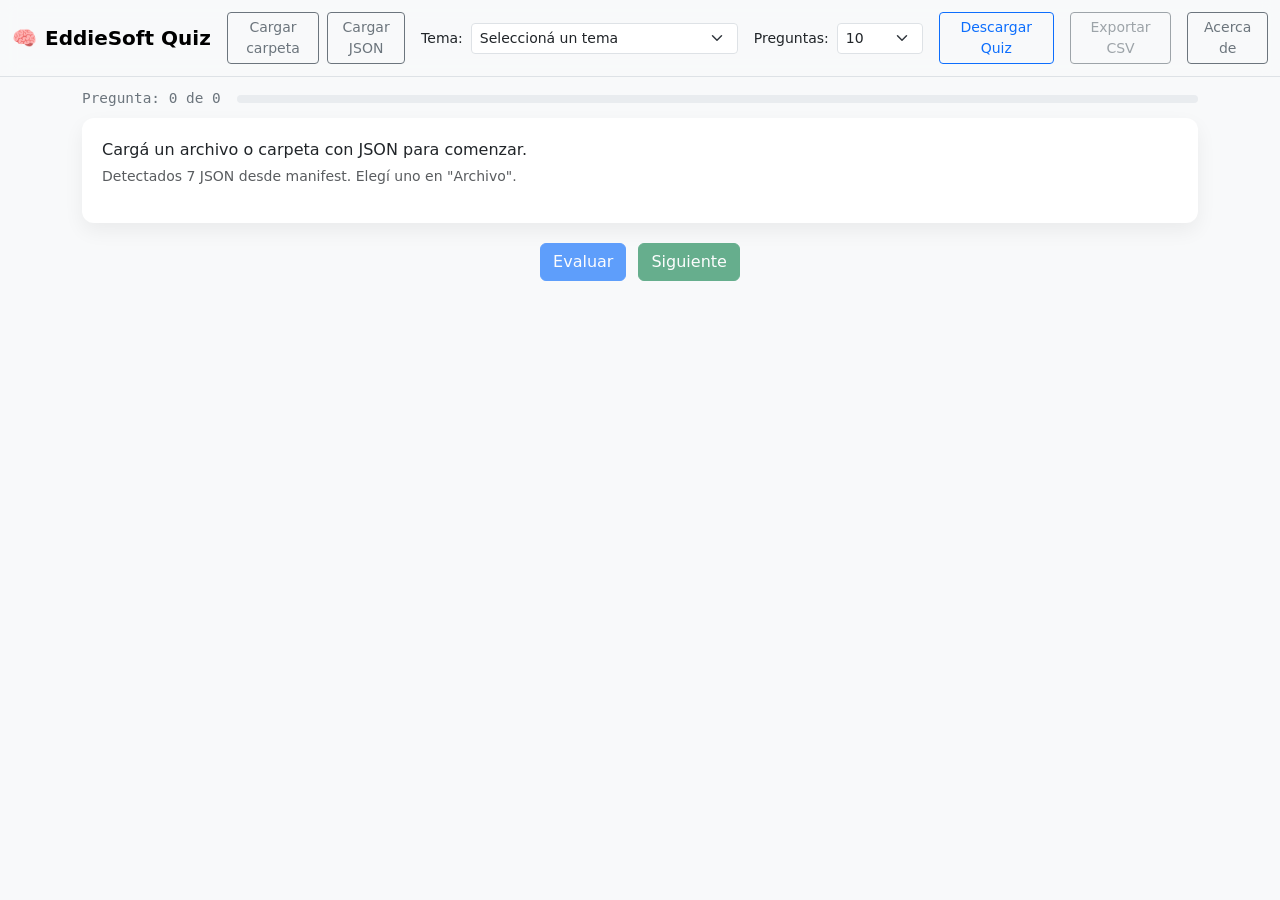
==== index.html @ 621145bb "Update index.html" ====
<!DOCTYPE html>
<html lang="es" data-theme="light">
<head>
  <meta charset="UTF-8" />
  <meta name="viewport" content="width=device-width, initial-scale=1.0"/>
  <title>Quiz de Preguntas</title>
  <!-- Bootstrap -->
  <link href="https://cdn.jsdelivr.net/npm/bootstrap@5.3.3/dist/css/bootstrap.min.css" rel="stylesheet">
  <!-- Estilos propios -->
  <link href="./styles.css" rel="stylesheet">
</head>
<body>
  <!-- NAVBAR -->
  <nav class="navbar navbar-expand-lg navbar-light navbar-blur fixed-top border-bottom">
    <div class="container-fluid">
      <a class="navbar-brand fw-semibold" href="#"><span class="me-2">🧠</span>EddieSoft Quiz</a>
      <button class="navbar-toggler" type="button" data-bs-toggle="collapse" data-bs-target="#navMain">
        <span class="navbar-toggler-icon"></span>
      </button>

      <div class="collapse navbar-collapse" id="navMain">
        <ul class="navbar-nav me-auto mb-2 mb-lg-0 align-items-lg-center">

          <li class="nav-item my-1 me-lg-2">
            <button class="btn btn-sm btn-outline-secondary" id="btnCargarCarpeta">Cargar carpeta</button>
          </li>

          <li class="nav-item my-1 me-lg-3">
            <button class="btn btn-sm btn-outline-secondary" id="btnCargar">Cargar JSON</button>
          </li>

          <!-- Tema + Preguntas en una sola línea -->
          <li class="nav-item d-flex align-items-center my-1 me-lg-3">
            <label for="selectArchivo" class="form-label small mb-0 me-2">Tema:</label>
            <select id="selectArchivo" class="form-select form-select-sm w-auto" disabled>
              <option value="" selected disabled>Seleccioná un tema</option>
            </select>

            <label for="selectPreguntas" class="form-label small mb-0 ms-3 me-2">Preguntas:</label>
            <select id="selectPreguntas" class="form-select form-select-sm w-auto">
              <option value="10" selected>10</option>
              <option value="20">20</option>
              <option value="50">50</option>
              <option value="100">100</option>
              <option value="all">Todas</option>
            </select>
          </li>
        </ul>

        <div class="d-flex align-items-center gap-3">
          <button class="btn btn-sm btn-outline-primary" id="btnDescargar" data-bs-toggle="modal" data-bs-target="#modalDescargas">Descargar Quiz</button>
          <button class="btn btn-sm btn-outline-secondary" id="btnExportar" disabled>Exportar CSV</button>
          <button class="btn btn-sm btn-outline-secondary" data-bs-toggle="modal" data-bs-target="#modalAcerca">Acerca de</button>
        </div>
      </div>
    </div>
  </nav>

  <div class="container mt-3">
    <div class="d-flex align-items-center justify-content-between mb-2">
      <div class="counter" id="contador">Pregunta: 0 de 0</div>
      <div class="flex-grow-1 ms-3">
        <div class="progress"><div class="progress-bar" id="barraProgreso" style="width: 0%"></div></div>
      </div>
    </div>

    <!-- Cuadro de preguntas -->
    <div id="contenido" class="question-box">
      <div>
        <p class="mb-1">Cargá un archivo o carpeta con JSON para comenzar.</p>
        <p class="text-muted small" id="autoMsg"></p>
      </div>
    </div>

    <!-- Botones centrados -->
    <div class="btn-group-bottom">
      <button class="btn btn-primary" id="btnEvaluar" disabled>Evaluar</button>
      <button class="btn btn-success" id="btnSiguiente" disabled>Siguiente</button>
    </div>

    <!-- Sección de revisión -->
    <div id="seccionRevision" class="mt-3 d-none"></div>
  </div>

  <!-- Modal Descargas -->
  <div class="modal fade" id="modalDescargas" tabindex="-1" aria-labelledby="modalDescargasLabel" aria-hidden="true">
    <div class="modal-dialog modal-dialog-centered">
      <div class="modal-content">
        <div class="modal-header">
          <h5 id="modalDescargasLabel" class="modal-title">Descargar archivos de Quiz</h5>
          <button type="button" class="btn-close" data-bs-dismiss="modal" aria-label="Cerrar"></button>
        </div>
        <div class="modal-body">
          <p class="text-muted small">Marcá los archivos JSON en <code>Downloades/</code> que querés descargar.</p>
          <div class="form-check mb-2">
            <input class="form-check-input" type="checkbox" id="chkTodos">
            <label class="form-check-label" for="chkTodos">Seleccionar todos</label>
          </div>
          <div id="listaDescargas">
            <div class="text-center text-muted py-3" id="estadoDescargas">Buscando archivos...</div>
          </div>
        </div>
        <div class="modal-footer d-block">
          <div class="d-flex justify-content-center">
            <button class="btn btn-primary" id="btnDescargarSeleccion" disabled>Descargar seleccionados</button>
          </div>
        </div>
      </div>
    </div>
  </div>

  <!-- Modal Acerca de -->
  <div class="modal fade" id="modalAcerca" tabindex="-1">
    <div class="modal-dialog modal-dialog-centered">
      <div class="modal-content">
        <div class="modal-header"><h5 class="modal-title">Acerca de</h5><button type="button" class="btn-close" data-bs-dismiss="modal"></button></div>
        <div class="modal-body text-center">
          <p class="mb-1"><strong>EddieSoft</strong></p>
          <p class="mb-1">Quiz de Preguntas</p>
          <p class="mb-0">© <span id="anioAcerca">2025</span>. Todos los derechos reservados.</p>
        </div>
        <div class="modal-footer justify-content-center">
          <button class="btn btn-secondary" data-bs-dismiss="modal">Cerrar</button>
        </div>
      </div>
    </div>
  </div>

  <!-- JS -->
  <script src="https://cdn.jsdelivr.net/npm/bootstrap@5.3.3/dist/js/bootstrap.bundle.min.js"></script>
  <script src="./app.js"></script>
</body>
</html>
---- styles.css ----
:root { color-scheme: light dark; }
[data-theme="dark"] body { background-color: #0f1115; color: #e9ecef; }
body { background-color: #f8f9fa; padding-top: 72px; }

/* Navbar */
.navbar-blur {
  backdrop-filter: saturate(180%) blur(8px);
  background: rgba(248,249,250,.85);
}
[data-theme="dark"] .navbar-blur { background: rgba(23,26,33,.75); }

/* Caja de pregunta */
.question-box {
  background: white;
  border-radius: 12px;
  padding: 20px;
  box-shadow: 0 8px 20px rgba(0,0,0,0.06);
}
[data-theme="dark"] .question-box {
  background: #171a21;
  box-shadow: none;
}

/* Opciones */
.response-item { margin-bottom: 10px; }
.form-check-input { transform: scale(1.1); margin-top: .55em; }
.form-check-label { display: block; padding: 8px 12px; border-radius: .5rem; }
.form-check-input:checked + .form-check-label { background: rgba(13,110,253,.08); }
[data-theme="dark"] .form-check-input:checked + .form-check-label { background: rgba(13,110,253,.15); }

/* Feedback ✓ ✗ */
.feedback { margin-left: 10px; font-weight: bold; }

/* Contador y progreso */
.counter { font-family: ui-monospace, Menlo, Consolas, monospace; font-size: .9rem; color: #6c757d; }
[data-theme="dark"] .counter { color: #adb5bd; }
.progress { height: 8px; }

/* Botones (centrados solo estos) */
.btn-group-bottom { display: flex; justify-content: center; gap: 12px; margin-top: 20px; }

/* Responsive */
@media (max-width: 576px) {
  .question-box { padding: 16px; }
  .btn-group-bottom { flex-direction: column; }
  .btn-group-bottom .btn { width: 100%; }
  .navbar-brand { font-size: 1rem; }
  .form-check-input { transform: scale(1.2); }
  .form-check-label { padding: 10px 14px; }
}

/* Mejor espaciado de la navbar en móviles */
@media (max-width: 991.98px) {
  .navbar-nav .nav-item { width: 100%; margin-right: 0 !important; margin-bottom: .5rem; }
  .navbar-nav .btn, .navbar-nav .form-select { width: 100%; }
}
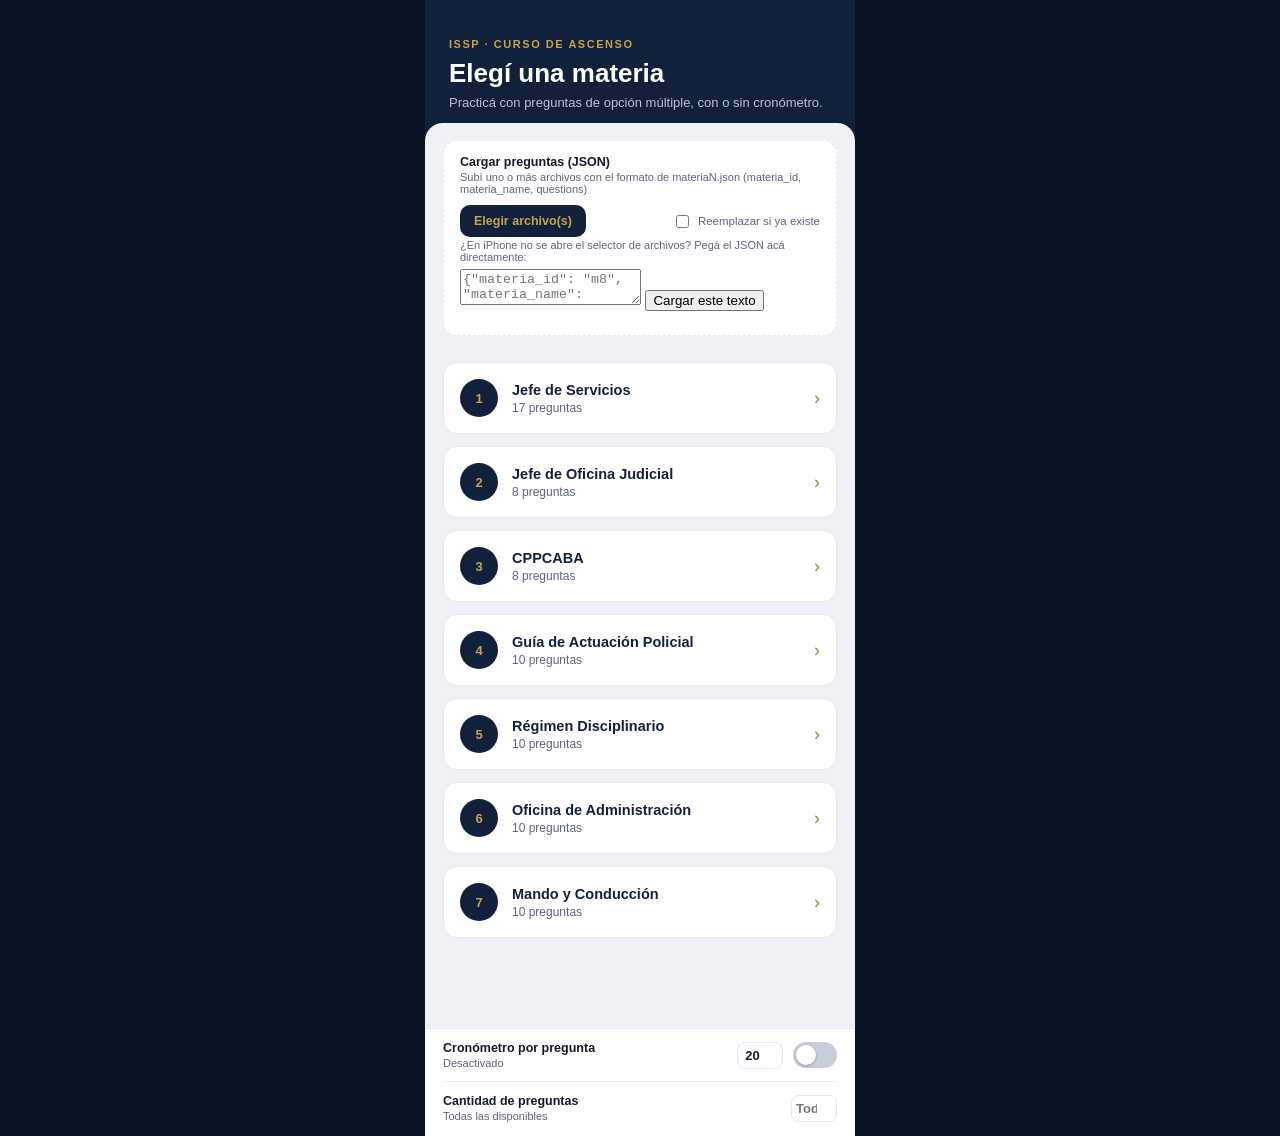
==== commit dc01b411: "Add files via upload" ====
--- a/index.html
+++ b/index.html
@@ -1,133 +1,653 @@
-<!DOCTYPE html>
-<html lang="es" data-theme="light">
-<head>
-  <meta charset="UTF-8" />
-  <meta name="viewport" content="width=device-width, initial-scale=1.0"/>
-  <title>Quiz de Preguntas</title>
-  <!-- Bootstrap -->
-  <link href="https://cdn.jsdelivr.net/npm/bootstrap@5.3.3/dist/css/bootstrap.min.css" rel="stylesheet">
-  <!-- Estilos propios -->
-  <link href="./styles.css" rel="stylesheet">
-</head>
-<body>
-  <!-- NAVBAR -->
-  <nav class="navbar navbar-expand-lg navbar-light navbar-blur fixed-top border-bottom">
-    <div class="container-fluid">
-      <a class="navbar-brand fw-semibold" href="#"><span class="me-2">🧠</span>EddieSoft Quiz</a>
-      <button class="navbar-toggler" type="button" data-bs-toggle="collapse" data-bs-target="#navMain">
-        <span class="navbar-toggler-icon"></span>
-      </button>
-
-      <div class="collapse navbar-collapse" id="navMain">
-        <ul class="navbar-nav me-auto mb-2 mb-lg-0 align-items-lg-center">
-
-          <li class="nav-item my-1 me-lg-2">
-            <button class="btn btn-sm btn-outline-secondary" id="btnCargarCarpeta">Cargar carpeta</button>
-          </li>
-
-          <li class="nav-item my-1 me-lg-3">
-            <button class="btn btn-sm btn-outline-secondary" id="btnCargar">Cargar JSON</button>
-          </li>
-
-          <!-- Tema + Preguntas en una sola línea -->
-          <li class="nav-item d-flex align-items-center my-1 me-lg-3">
-            <label for="selectArchivo" class="form-label small mb-0 me-2">Tema:</label>
-            <select id="selectArchivo" class="form-select form-select-sm w-auto" disabled>
-              <option value="" selected disabled>Seleccioná un tema</option>
-            </select>
-
-            <label for="selectPreguntas" class="form-label small mb-0 ms-3 me-2">Preguntas:</label>
-            <select id="selectPreguntas" class="form-select form-select-sm w-auto">
-              <option value="10" selected>10</option>
-              <option value="20">20</option>
-              <option value="50">50</option>
-              <option value="100">100</option>
-              <option value="all">Todas</option>
-            </select>
-          </li>
-        </ul>
-
-        <div class="d-flex align-items-center gap-3">
-          <button class="btn btn-sm btn-outline-primary" id="btnDescargar" data-bs-toggle="modal" data-bs-target="#modalDescargas">Descargar Quiz</button>
-          <button class="btn btn-sm btn-outline-secondary" id="btnExportar" disabled>Exportar CSV</button>
-          <button class="btn btn-sm btn-outline-secondary" data-bs-toggle="modal" data-bs-target="#modalAcerca">Acerca de</button>
-        </div>
-      </div>
-    </div>
-  </nav>
-
-  <div class="container mt-3">
-    <div class="d-flex align-items-center justify-content-between mb-2">
-      <div class="counter" id="contador">Pregunta: 0 de 0</div>
-      <div class="flex-grow-1 ms-3">
-        <div class="progress"><div class="progress-bar" id="barraProgreso" style="width: 0%"></div></div>
-      </div>
-    </div>
-
-    <!-- Cuadro de preguntas -->
-    <div id="contenido" class="question-box">
-      <div>
-        <p class="mb-1">Cargá un archivo o carpeta con JSON para comenzar.</p>
-        <p class="text-muted small" id="autoMsg"></p>
-      </div>
-    </div>
-
-    <!-- Botones centrados -->
-    <div class="btn-group-bottom">
-      <button class="btn btn-primary" id="btnEvaluar" disabled>Evaluar</button>
-      <button class="btn btn-success" id="btnSiguiente" disabled>Siguiente</button>
-    </div>
-
-    <!-- Sección de revisión -->
-    <div id="seccionRevision" class="mt-3 d-none"></div>
-  </div>
-
-  <!-- Modal Descargas -->
-  <div class="modal fade" id="modalDescargas" tabindex="-1" aria-labelledby="modalDescargasLabel" aria-hidden="true">
-    <div class="modal-dialog modal-dialog-centered">
-      <div class="modal-content">
-        <div class="modal-header">
-          <h5 id="modalDescargasLabel" class="modal-title">Descargar archivos de Quiz</h5>
-          <button type="button" class="btn-close" data-bs-dismiss="modal" aria-label="Cerrar"></button>
-        </div>
-        <div class="modal-body">
-          <p class="text-muted small">Marcá los archivos JSON en <code>Downloades/</code> que querés descargar.</p>
-          <div class="form-check mb-2">
-            <input class="form-check-input" type="checkbox" id="chkTodos">
-            <label class="form-check-label" for="chkTodos">Seleccionar todos</label>
-          </div>
-          <div id="listaDescargas">
-            <div class="text-center text-muted py-3" id="estadoDescargas">Buscando archivos...</div>
-          </div>
-        </div>
-        <div class="modal-footer d-block">
-          <div class="d-flex justify-content-center">
-            <button class="btn btn-primary" id="btnDescargarSeleccion" disabled>Descargar seleccionados</button>
-          </div>
-        </div>
-      </div>
-    </div>
-  </div>
-
-  <!-- Modal Acerca de -->
-  <div class="modal fade" id="modalAcerca" tabindex="-1">
-    <div class="modal-dialog modal-dialog-centered">
-      <div class="modal-content">
-        <div class="modal-header"><h5 class="modal-title">Acerca de</h5><button type="button" class="btn-close" data-bs-dismiss="modal"></button></div>
-        <div class="modal-body text-center">
-          <p class="mb-1"><strong>EddieSoft</strong></p>
-          <p class="mb-1">Quiz de Preguntas</p>
-          <p class="mb-0">© <span id="anioAcerca">2025</span>. Todos los derechos reservados.</p>
-        </div>
-        <div class="modal-footer justify-content-center">
-          <button class="btn btn-secondary" data-bs-dismiss="modal">Cerrar</button>
-        </div>
-      </div>
-    </div>
-  </div>
-
-  <!-- JS -->
-  <script src="https://cdn.jsdelivr.net/npm/bootstrap@5.3.3/dist/js/bootstrap.bundle.min.js"></script>
-  <script src="./app.js"></script>
-</body>
-</html>
+<!DOCTYPE html>
+<html lang="es">
+<head>
+<meta charset="UTF-8">
+<meta name="viewport" content="width=device-width, initial-scale=1.0">
+<title>Curso de Ascenso &mdash; Quiz</title>
+<style>
+  :root {
+    --navy: #12213B;
+    --navy-2: #1C3357;
+    --steel: #2E4A72;
+    --gold: #C9A24B;
+    --gold-dim: #9C7F38;
+    --bg: #EEF1F6;
+    --card: #FFFFFF;
+    --ink: #141B28;
+    --ink-dim: #5B6577;
+    --ok: #2E7D4F;
+    --ok-bg: #E6F4EA;
+    --bad: #B3412C;
+    --bad-bg: #FBE9E4;
+    --border: #E3E7EE;
+    --white: #FFFFFF;
+  }
+  * { box-sizing: border-box; }
+  html, body {
+    margin: 0; padding: 0; height: 100%;
+    font-family: -apple-system, BlinkMacSystemFont, "Segoe UI", Roboto, Helvetica, Arial, sans-serif;
+    background: #0B1424;
+    color: var(--ink);
+  }
+  #phone {
+    max-width: 430px;
+    margin: 0 auto;
+    min-height: 100vh;
+    background: var(--bg);
+    position: relative;
+    overflow: hidden;
+    display: flex;
+    flex-direction: column;
+  }
+  .screen { display: none; flex-direction: column; flex: 1; min-height: 100vh; }
+  .screen.active { display: flex; }
+
+  /* ---------- HOME ---------- */
+  #screen-home { background: var(--bg); }
+  .home-hero {
+    background: var(--navy);
+    padding: 38px 24px 30px;
+    color: var(--white);
+    position: relative;
+  }
+  .home-hero::after {
+    content: "";
+    position: absolute; left: 0; right: 0; bottom: -1px; height: 18px;
+    background: var(--bg);
+    border-radius: 18px 18px 0 0;
+  }
+  .home-eyebrow {
+    color: var(--gold);
+    font-size: 11px; font-weight: 700; letter-spacing: .14em;
+    text-transform: uppercase; margin: 0 0 8px;
+  }
+  .home-title { font-size: 26px; font-weight: 700; margin: 0 0 6px; line-height: 1.2; }
+  .home-sub { font-size: 13px; color: #B9C2D6; margin: 0; }
+
+  .upload-box {
+    margin: 0 18px 4px;
+    background: var(--card);
+    border: 1.5px dashed var(--border);
+    border-radius: 14px;
+    padding: 14px 16px;
+  }
+  .upload-row {
+    display: flex; align-items: center; justify-content: space-between;
+    gap: 10px; margin-top: 10px; flex-wrap: wrap;
+  }
+  .upload-btn {
+    background: var(--navy); color: var(--gold);
+    font-size: 12.5px; font-weight: 700;
+    padding: 9px 14px; border-radius: 10px; cursor: pointer;
+    position: relative; overflow: hidden;
+  }
+  .upload-btn input[type="file"] {
+    position: absolute; inset: 0; opacity: 0; cursor: pointer;
+  }
+  .upload-check {
+    font-size: 11.5px; color: var(--ink-dim); display: flex; align-items: center; gap: 6px;
+  }
+  #upload-feedback {
+    margin-top: 10px; display: flex; flex-direction: column; gap: 4px;
+  }
+  .upload-msg {
+    font-size: 11.5px; padding: 7px 9px; border-radius: 8px;
+    background: var(--ok-bg); color: var(--ok);
+  }
+  .upload-msg.error { background: var(--bad-bg); color: var(--bad); }
+
+  .materias-list {
+    padding: 22px 18px 90px;
+    display: flex; flex-direction: column; gap: 12px;
+    flex: 1;
+  }
+  .materia-card {
+    background: var(--card);
+    border: 1px solid var(--border);
+    border-radius: 14px;
+    padding: 16px 16px;
+    display: flex; align-items: center; gap: 14px;
+    cursor: pointer;
+    transition: transform .12s ease, box-shadow .12s ease;
+  }
+  .materia-card:active { transform: scale(0.98); }
+  .materia-card:hover { box-shadow: 0 4px 14px rgba(18,33,59,0.08); }
+  .materia-num {
+    width: 38px; height: 38px; border-radius: 50%;
+    background: var(--navy); color: var(--gold);
+    display: flex; align-items: center; justify-content: center;
+    font-weight: 700; font-size: 13px; flex-shrink: 0;
+  }
+  .materia-info { flex: 1; min-width: 0; }
+  .materia-name { font-size: 14.5px; font-weight: 600; color: var(--navy); margin: 0 0 3px; }
+  .materia-count { font-size: 12px; color: var(--ink-dim); margin: 0; }
+  .materia-arrow { color: var(--gold-dim); font-size: 18px; }
+
+  .settings-bar {
+    position: sticky; bottom: 0;
+    background: var(--card);
+    border-top: 1px solid var(--border);
+    padding: 12px 18px 14px;
+    display: flex; flex-direction: column; gap: 12px;
+  }
+  .settings-row {
+    display: flex; align-items: center; justify-content: space-between;
+    gap: 10px;
+  }
+  .settings-row + .settings-row {
+    padding-top: 12px; border-top: 1px solid var(--border);
+  }
+  .settings-label { font-size: 12.5px; color: var(--ink); font-weight: 600; }
+  .settings-sub { font-size: 11px; color: var(--ink-dim); margin-top: 2px; }
+  .switch {
+    position: relative; width: 44px; height: 26px; flex-shrink: 0;
+  }
+  .switch input { opacity: 0; width: 0; height: 0; }
+  .switch-track {
+    position: absolute; inset: 0; background: #C7CEDA;
+    border-radius: 14px; cursor: pointer; transition: background .15s;
+  }
+  .switch-track::before {
+    content: ""; position: absolute; width: 20px; height: 20px;
+    left: 3px; top: 3px; background: white; border-radius: 50%;
+    transition: transform .15s;
+    box-shadow: 0 1px 3px rgba(0,0,0,0.25);
+  }
+  .switch input:checked + .switch-track { background: var(--gold); }
+  .switch input:checked + .switch-track::before { transform: translateX(18px); }
+  .seconds-input {
+    width: 46px; text-align: center; border: 1px solid var(--border);
+    border-radius: 8px; padding: 5px 4px; font-size: 13px; font-weight: 600;
+    color: var(--navy);
+  }
+
+  /* ---------- QUIZ ---------- */
+  #screen-quiz { background: var(--bg); position: relative; }
+  .quiz-header { padding: 28px 20px 14px; }
+  .quiz-titles { margin-bottom: 14px; }
+  .quiz-materia-title {
+    font-size: 20px; font-weight: 700; color: var(--navy);
+    white-space: nowrap; overflow: hidden; text-overflow: ellipsis;
+    margin: 0;
+  }
+  .quiz-status { font-size: 13px; font-weight: 700; color: var(--gold-dim); margin: 4px 0 0; }
+  .progress-track {
+    height: 10px; background: var(--border); border-radius: 5px; overflow: hidden;
+  }
+  .progress-fill { height: 100%; width: 0%; background: var(--gold); transition: width .25s ease; }
+
+  .quiz-body {
+    flex: 1; overflow-y: auto; padding: 0 18px 110px;
+  }
+  .question-card {
+    background: var(--card); border: 1.5px solid var(--border); border-radius: 14px;
+    padding: 18px; margin-bottom: 18px;
+  }
+  .question-label {
+    font-size: 11px; font-weight: 700; letter-spacing: .08em; color: var(--gold-dim);
+    text-transform: uppercase; margin: 0 0 6px;
+  }
+  .question-text { font-size: 15.5px; line-height: 1.5; color: var(--ink); margin: 0; }
+
+  .answers { display: flex; flex-direction: column; gap: 10px; }
+  .answer-option {
+    background: var(--card); border: 1.5px solid var(--border); border-radius: 12px;
+    padding: 13px 14px; display: flex; align-items: center; gap: 12px;
+    font-size: 13.5px; color: var(--ink); cursor: pointer;
+    transition: border-color .12s, background .12s;
+  }
+  .answer-option:hover { border-color: var(--gold-dim); }
+  .answer-option .letter {
+    width: 24px; height: 24px; border-radius: 50%; background: var(--bg);
+    color: var(--navy); font-size: 12px; font-weight: 700;
+    display: flex; align-items: center; justify-content: center; flex-shrink: 0;
+  }
+  .answer-option.selected { border-color: var(--gold); background: #FBF6EA; }
+  .answer-option.selected .letter { background: var(--gold); color: var(--white); }
+  .answer-option.correct { border-color: var(--ok); background: var(--ok-bg); }
+  .answer-option.correct .letter { background: var(--ok); color: white; }
+  .answer-option.wrong { border-color: var(--bad); background: var(--bad-bg); }
+  .answer-option.wrong .letter { background: var(--bad); color: white; }
+  .answer-option.disabled { cursor: default; }
+
+  .quiz-footer {
+    position: absolute; left: 0; right: 0; bottom: 0;
+    padding: 18px;
+  }
+  .btn-primary {
+    width: 100%; text-align: center; padding: 15px; border: none;
+    border-radius: 12px; background: var(--navy); color: var(--gold);
+    font-size: 14.5px; font-weight: 700; cursor: pointer;
+    opacity: .5; transition: opacity .15s;
+  }
+  .btn-primary.enabled { opacity: 1; }
+  .btn-primary:disabled { cursor: not-allowed; }
+
+  /* Floating timer */
+  #timer-card-wrapper {
+    position: absolute; right: 22px; bottom: 110px;
+    width: 86px; height: 86px; display: none;
+  }
+  #timer-pulse-ring {
+    position: absolute; inset: 0; border-radius: 50%;
+    border: 2.5px solid var(--gold);
+    animation: pulseRing 1s linear infinite;
+  }
+  #timer-pulse-ring.urgent { border-color: var(--bad); animation-duration: .7s; }
+  #timer-circle {
+    position: absolute; inset: 11px; border-radius: 50%;
+    background: var(--navy); border: 2.5px solid var(--gold);
+    display: flex; flex-direction: column; align-items: center; justify-content: center;
+  }
+  #timer-circle.urgent { background: var(--bad); border-color: var(--white); }
+  #timer-icon { font-size: 12px; color: var(--gold); }
+  #timer-circle.urgent #timer-icon { color: var(--white); }
+  #timer-value { font-size: 22px; font-weight: 700; color: var(--white); line-height: 1.1; }
+  @keyframes pulseRing {
+    0% { transform: scale(1); opacity: .9; }
+    100% { transform: scale(1.45); opacity: 0; }
+  }
+
+  /* ---------- RESULTS ---------- */
+  #screen-results { background: var(--navy); color: var(--white); align-items: center; justify-content: center; text-align: center; padding: 40px 24px; }
+  .results-eyebrow { color: var(--gold); font-size: 11px; font-weight: 700; letter-spacing: .14em; text-transform: uppercase; margin: 0 0 14px; }
+  .results-score { font-size: 56px; font-weight: 700; margin: 0; line-height: 1; }
+  .results-total { font-size: 15px; color: #B9C2D6; margin: 8px 0 0; }
+  .results-pct {
+    margin: 22px 0 30px; font-size: 14px; font-weight: 700; color: var(--navy);
+    background: var(--gold); display: inline-block; padding: 8px 18px; border-radius: 20px;
+  }
+  .results-actions { display: flex; flex-direction: column; gap: 10px; width: 100%; max-width: 280px; }
+  .btn-secondary {
+    padding: 14px; border-radius: 12px; border: 1.5px solid rgba(255,255,255,0.25);
+    background: transparent; color: var(--white); font-size: 14px; font-weight: 600; cursor: pointer;
+  }
+  .btn-gold {
+    padding: 14px; border-radius: 12px; border: none;
+    background: var(--gold); color: var(--navy); font-size: 14px; font-weight: 700; cursor: pointer;
+  }
+
+  ::-webkit-scrollbar { width: 0; height: 0; }
+</style>
+</head>
+<body>
+<div id="phone">
+
+  <!-- ============ HOME ============ -->
+  <section id="screen-home" class="screen active">
+    <div class="home-hero">
+      <p class="home-eyebrow">ISSP &middot; Curso de Ascenso</p>
+      <h1 class="home-title">Elegí una materia</h1>
+      <p class="home-sub">Practicá con preguntas de opción múltiple, con o sin cronómetro.</p>
+    </div>
+    <div class="upload-box">
+      <div class="settings-label">Cargar preguntas (JSON)</div>
+      <div class="settings-sub">Subí uno o más archivos con el formato de materiaN.json (materia_id, materia_name, questions)</div>
+      <div class="upload-row">
+        <label class="upload-btn">
+          Elegir archivo(s)
+          <input type="file" id="json-file-input" accept=".json" multiple>
+        </label>
+        <label class="upload-check">
+          <input type="checkbox" id="replace-toggle">
+          Reemplazar si ya existe
+        </label>
+      </div>
+      <div class="upload-paste">
+        <div class="settings-sub" style="margin-bottom:6px;">¿En iPhone no se abre el selector de archivos? Pegá el JSON acá directamente:</div>
+        <textarea id="json-paste-area" placeholder='{"materia_id": "m8", "materia_name": "...", "questions": [...]}'></textarea>
+        <button class="upload-paste-btn" id="btn-load-paste">Cargar este texto</button>
+      </div>
+      <div id="upload-feedback"></div>
+    </div>
+    <div class="materias-list" id="materias-list"></div>
+    <div class="settings-bar">
+      <div class="settings-row">
+        <div>
+          <div class="settings-label">Cronómetro por pregunta</div>
+          <div class="settings-sub" id="timer-sub-label">Desactivado</div>
+        </div>
+        <div style="display:flex; align-items:center; gap:10px;">
+          <input type="number" class="seconds-input" id="timer-seconds-input" value="20" min="5" max="120">
+          <label class="switch">
+            <input type="checkbox" id="timer-toggle">
+            <span class="switch-track"></span>
+          </label>
+        </div>
+      </div>
+      <div class="settings-row">
+        <div>
+          <div class="settings-label">Cantidad de preguntas</div>
+          <div class="settings-sub" id="count-sub-label">Todas las disponibles</div>
+        </div>
+        <input type="number" class="seconds-input" id="question-count-input" placeholder="Todas" min="1">
+      </div>
+    </div>
+
+  </section>
+
+  <!-- ============ QUIZ ============ -->
+  <section id="screen-quiz" class="screen">
+    <div class="quiz-header">
+      <div class="quiz-titles">
+        <p class="quiz-materia-title" id="quiz-materia-title">Materia</p>
+        <p class="quiz-status" id="quiz-status">Pregunta 1 de 10</p>
+      </div>
+      <div class="progress-track"><div class="progress-fill" id="progress-fill"></div></div>
+    </div>
+
+    <div class="quiz-body">
+      <div class="question-card">
+        <p class="question-label" id="question-label">PREGUNTA 1</p>
+        <p class="question-text" id="question-text">Cargando...</p>
+      </div>
+      <div class="answers" id="answers-container"></div>
+    </div>
+
+    <div class="quiz-footer">
+      <button class="btn-primary" id="btn-confirm" disabled>Confirmar respuesta</button>
+    </div>
+
+    <div id="timer-card-wrapper">
+      <div id="timer-pulse-ring"></div>
+      <div id="timer-circle">
+        <span id="timer-icon">&#9201;</span>
+        <span id="timer-value">20</span>
+      </div>
+    </div>
+  </section>
+
+  <!-- ============ RESULTS ============ -->
+  <section id="screen-results" class="screen">
+    <p class="results-eyebrow" id="results-materia">Materia</p>
+    <p class="results-score"><span id="results-score">0</span><span style="font-size:28px; color:#B9C2D6;">&nbsp;/&nbsp;<span id="results-total-inline">0</span></span></p>
+    <p class="results-total">respuestas correctas</p>
+    <div class="results-pct" id="results-pct">0%</div>
+    <div class="results-actions">
+      <button class="btn-gold" id="btn-retry">Repetir esta materia</button>
+      <button class="btn-secondary" id="btn-home">Volver al inicio</button>
+    </div>
+  </section>
+
+</div>
+
+<script>
+const MATERIAS = {"m1": {"materia_id": "m1", "materia_name": "Jefe de Servicios", "questions": [{"text": "Según el Art. 88 de la Ley N° 5688, ¿durante qué horario rige el deber del personal policial de intervenir ante situaciones riesgosas?", "options": ["Únicamente durante allanamientos ordenados", "Durante su horario de servicio ordinario o complementario", "Solo si media orden expresa del Jefe de Dependencia"], "correct": 1}, {"text": "Desde un enfoque práctico, ¿cuáles son los cuatro tipos de intervención en toda actuación policial?", "options": ["Hechos, Faltas, Contravenciones y Delitos", "Denuncias, Sumarios, Actas y Expedientes", "Detenciones, Secuestros, Allanamientos y Testimoniales"], "correct": 0}, {"text": "¿Cómo se denomina el sistema informático donde la Policía de la Ciudad registra, gestiona y audita digitalmente sus actuaciones?", "options": ["SADE", "GAP Web (Sistema de Gestión de Actuaciones Policiales)", "SIRMA"], "correct": 1}, {"text": "En contexto policial, un 'Hecho' se define como:", "options": ["Toda situación que constituye delito de acción pública", "Una situación con la que toma contacto el funcionario sin que llegue a constituir falta, contravención o delito", "Exclusivamente los accidentes de tránsito con lesionados"], "correct": 1}, {"text": "Cuando un hecho no amerita expediente Constancia ni Contravención, ¿cómo queda registrado?", "options": ["No se registra de ninguna forma", "Mediante constancia en el parte del móvil y carta de novedades del D.E.P.", "Se remite directamente al fuero civil"], "correct": 1}, {"text": "¿Qué instrumento se utiliza para registrar una Falta de Tránsito?", "options": ["El Acta de Infracción", "El Acta Circunstanciada", "El Acta de Secuestro"], "correct": 0}, {"text": "¿Qué organismo tiene competencia en el tratamiento de las faltas comprendidas en la Ley 451 (Régimen de Faltas) de la Ciudad?", "options": ["La Dirección General de Administración de Infracciones (DGAI)", "La Fiscalía Penal, Contravencional y de Faltas", "El Cuerpo de Agentes de Control de Tránsito exclusivamente"], "correct": 0}, {"text": "Una vez labrada el acta de infracción municipal, ¿mediante qué sistema se eleva a la DGAI?", "options": ["Por correo postal certificado", "Mediante expediente electrónico en el sistema SADE", "Se archiva en la dependencia sin elevarse"], "correct": 1}, {"text": "Las contravenciones constituyen una infracción a:", "options": ["El Código Penal de la Nación", "El Código Contravencional - Ley N° 1472", "La Ley 5688 exclusivamente"], "correct": 1}, {"text": "En materia contravencional, ¿qué autoridad judicial resulta competente según turnos judiciales?", "options": ["El Juzgado en lo Civil", "La Fiscalía Penal, Contravencional y de Faltas en turno del Ministerio Público Fiscal", "La Cámara Federal"], "correct": 1}, {"text": "Ante una flagrante contravención que produzca grave e inminente peligro para la salud o seguridad públicas, la autoridad preventora puede adoptar como medida precautoria:", "options": ["La clausura preventiva", "La detención por 48 horas sin consulta", "El decomiso definitivo automático"], "correct": 0}, {"text": "La superioridad que se ejerce sobre otro por poseer un grado superior en la escala jerárquica se denomina:", "options": ["Superioridad funcional", "Superioridad jerárquica", "Superioridad orgánica"], "correct": 1}, {"text": "La superioridad que se ejerce durante una misión u operación concreta, con independencia del grado o cargo, se denomina:", "options": ["Superioridad por antigüedad", "Superioridad orgánica", "Superioridad funcional"], "correct": 2}, {"text": "Los egresados del Instituto Superior de Seguridad Pública se integran al Escalafón General Policial en:", "options": ["El primer puesto del grado de Oficial", "El último puesto del grado de Oficial", "El puesto que determine su antigüedad civil previa"], "correct": 1}, {"text": "En el orden de precedencia entre personal del mismo grado (sin tener en cuenta la antigüedad), ¿quién precede en primer lugar?", "options": ["El personal en situación de retiro", "El personal en situación de actividad", "El personal en retiro llamado a prestar servicios"], "correct": 1}, {"text": "Según el Art. 88 de la Ley N° 5688, el deber de intervenir ante situaciones riesgosas rige únicamente durante el horario de servicio ordinario, y no durante el complementario.", "type": "vf", "correct": false}, {"text": "El GAP Web es el sistema informático mediante el cual la Policía de la Ciudad registra, gestiona y audita digitalmente sus actuaciones.", "type": "vf", "correct": true}]}, "m2": {"materia_id": "m2", "materia_name": "Jefe de Oficina Judicial", "questions": [{"text": "Según la RESOL-2023-1834-GCABA-JPCAD, la Oficina de Judiciales se compone de:", "options": ["Jefe de la Oficina de Judiciales, Depósito Judicial y personal en funciones administrativas", "Solo el Jefe de la Oficina y un chofer asignado", "Jefe de Judiciales y Jefe de Guardia únicamente"], "correct": 0}, {"text": "El Jefe de Judiciales es nombrado por:", "options": ["El Ministerio de Seguridad directamente", "El Jefe de la División", "Votación del personal de la dependencia"], "correct": 1}, {"text": "En materia judicial, el Jefe de Judiciales actúa como:", "options": ["Secretario en la sustanciación de las actuaciones labradas en la oficina", "Juez de instrucción sumarial", "Fiscal auxiliar de turno"], "correct": 0}, {"text": "¿Está facultado el Jefe de Judiciales para citar ciudadanos a presentarse en sede policial a fin de cumplir diligencias?", "options": ["Sí, cuando sea necesario para la instrucción sumarial", "No, solo puede hacerlo un juez", "Solo con autorización previa del Ministerio Público Fiscal por escrito"], "correct": 0}, {"text": "Entre los libros y registros que debe mantener actualizados el Jefe de Judiciales se encuentra:", "options": ["El libro de asistencia del comedor policial", "El libro registro de sumarios y contravenciones", "El libro de mantenimiento vehicular"], "correct": 1}, {"text": "El artículo de la RESOL-2023-1834-GCABA-JPCAD que enumera de forma detallada las atribuciones y deberes del Jefe de Judiciales es el:", "options": ["Artículo 88", "Artículo 141", "Artículo 53"], "correct": 1}, {"text": "Ante toda novedad relacionada con consignas y medidas de protección, el Jefe de Judiciales debe comunicar de inmediato a:", "options": ["Los medios de prensa", "El Jefe de la Dependencia o de la División", "El detenido bajo custodia"], "correct": 1}, {"text": "Si en un Expediente de Exposición no pudiera identificarse o ubicarse al propietario de los elementos involucrados, ¿a qué autoridad se da intervención para resolver su destino final?", "options": ["A la autoridad judicial del fuero civil", "A la Legislatura porteña", "Al Registro de la Propiedad Automotor exclusivamente"], "correct": 0}]}, "m3": {"materia_id": "m3", "materia_name": "CPPCABA", "questions": [{"text": "La Teoría del Caso se define como:", "options": ["Un simple listado de pruebas documentales", "Una historia simple, lógica y persuasiva sobre lo que realmente sucedió", "Un formulario preimpreso de acta contravencional"], "correct": 1}, {"text": "El estándar probatorio para arribar a una condena, mencionado en el marco de la Teoría del Caso, es:", "options": ["Certeza absoluta e infalible", "Más allá de toda duda razonable (in dubio pro reo)", "Simple verosimilitud de los hechos"], "correct": 1}, {"text": "La característica de la Teoría del Caso según la cual no pueden presentarse varias versiones alternativas de los hechos se denomina:", "options": ["Mutable", "Verosímil", "Única"], "correct": 2}, {"text": "La característica que exige que la Teoría del Caso dé cuenta de todos los hechos, sin dejar cabos sueltos, se denomina:", "options": ["Autosuficiente", "Flexible", "Provisoria"], "correct": 0}, {"text": "El relato de los hechos dentro de la Teoría del Caso debe responder principalmente a las preguntas:", "options": ["Quién, qué, cuándo, dónde, cómo (y por qué)", "Cuánto, cuándo y con qué presupuesto", "Quién ganó y quién perdió el litigio"], "correct": 0}, {"text": "El relato de los hechos de la Teoría del Caso NO puede contener:", "options": ["Los datos de tiempo y lugar del hecho", "Valoraciones jurídicas ni probatorias", "El nombre del imputado"], "correct": 1}, {"text": "Desde la 'notitia criminis', la Teoría del Caso resulta útil para:", "options": ["Llevar adelante la investigación, decidir la fortaleza del caso y preparar la audiencia de juicio oral", "Reemplazar la denuncia penal formal", "Evitar la intervención de la Fiscalía"], "correct": 0}, {"text": "Según el programa tentativo de la materia, en la clase dedicada a 'urgencia e inmediatez' se abordan especialmente:", "options": ["Flagrancia y sus tipos, allanamiento y secuestro", "Régimen disciplinario y sumarios administrativos", "Organigrama de la Oficina de Administración"], "correct": 0}]}, "m4": {"materia_id": "m4", "materia_name": "Guía de Actuación Policial", "questions": [{"text": "El D.E.I.M. (Dispositivo Electrónico de Inmovilización Momentánea) es un sistema diseñado para:", "options": ["El registro fotográfico de detenidos", "La inmovilización muscular momentánea, de baja letalidad", "La comunicación radial encriptada"], "correct": 1}, {"text": "El uso del D.E.I.M. debe aplicarse únicamente cuando se justifique su necesidad, conforme a:", "options": ["El Protocolo para el Uso de la Fuerza (4-OPT-001)", "El Código Contravencional", "El Reglamento de Uniformes"], "correct": 0}, {"text": "El D.E.I.M. debe utilizarse junto con:", "options": ["Un testigo civil obligatorio", "Una cámara audiovisual compatible que registre y conserve audio y video de la intervención", "Autorización escrita del Ministerio Público Fiscal en el momento"], "correct": 1}, {"text": "Según el Modelo de Protocolo Latinoamericano, el femicidio se define como:", "options": ["Cualquier homicidio ocurrido dentro del ámbito doméstico", "La muerte violenta de mujeres por razones de género", "Un delito exclusivamente tipificado en el Código Contravencional"], "correct": 1}, {"text": "Entre los principios generales de intervención en el lugar del hallazgo de un femicidio se encuentra:", "options": ["Resguardar el lugar del hallazgo de cualquier tipo de contaminación", "Notificar primero a los medios de prensa", "Trasladar el cuerpo de inmediato para agilizar el procedimiento"], "correct": 0}, {"text": "La Guía de Actuación para la Investigación de Femicidios en el lugar del hallazgo fue elaborada por:", "options": ["La Dirección de Ejecución de Políticas de Género y Diversidad del Ministerio de Seguridad de la Nación", "El Poder Judicial de la CABA exclusivamente", "Una ONG internacional sin relación estatal"], "correct": 0}, {"text": "La aprobación del actual 'Instructivo de Uso D.E.I.M.' dejó sin efecto a:", "options": ["La Ley 5688", "La Resolución N° 205-GCABA-MJYSGC/23", "El Código Procesal Penal de la CABA"], "correct": 1}, {"text": "¿Qué ODI corresponde a la Guía de Aprehensión, Custodia y Egreso de Detenidos?", "options": ["ODI 225/2025", "ODI 93/2017", "ODI 129/2019"], "correct": 2}, {"text": "¿Qué ODI corresponde al Protocolo de Actuación de Fuerzas Policiales para delitos cometidos en flagrancia (Ley 27.272)?", "options": ["ODI 24/2017", "ODI 186/2025", "ODI 93/2017"], "correct": 0}, {"text": "Al observar el lugar del hallazgo en casos de violencia de género, la descripción del entorno debe realizarse:", "options": ["Utilizando estereotipos de género para orientar la hipótesis", "Sin estereotipos de género", "Solo si lo requiere expresamente el fiscal"], "correct": 1}]}, "m5": {"materia_id": "m5", "materia_name": "Régimen Disciplinario", "questions": [{"text": "El Reglamento Disciplinario de la Policía de la Ciudad fue aprobado por:", "options": ["Decreto N° 53/17", "Ley N° 5688", "Resolución N° 625/2018"], "correct": 0}, {"text": "Comunicado el cargo por una falta leve, el presunto infractor debe presentar su descargo, como máximo:", "options": ["Dentro de los 30 días corridos", "Al día siguiente en que deba prestar servicio", "En la misma audiencia, sin plazo posterior"], "correct": 1}, {"text": "Si el presunto infractor se encuentra en disponibilidad o pasiva, el plazo para presentar el descargo es de:", "options": ["24 horas", "72 horas", "48 horas desde la comunicación del cargo"], "correct": 2}, {"text": "Cuando al momento del descargo se ofrece prueba cuyo esclarecimiento requiere sustanciar diligencias, el procedimiento disciplinario tramita excepcionalmente como:", "options": ["Sumario", "Expediente de exposición", "Consulta judicial directa"], "correct": 0}, {"text": "¿Quién dispone la instrucción del sumario cuando el descargo ofrece prueba a sustanciar?", "options": ["El jefe de la dependencia", "El detenido interesado", "La Legislatura de la Ciudad"], "correct": 0}, {"text": "Si quien detecta una falta leve considera insuficientes sus propias facultades disciplinarias para sancionarla, debe:", "options": ["Dejar la falta sin sanción hasta nueva orden", "Aplicar el máximo dentro del límite de sus facultades y solicitar al superior el aumento de la sanción", "Sancionar igualmente por encima de sus facultades"], "correct": 1}, {"text": "Si una falta se comete en presencia de un superior a quien corresponde sancionarla, ¿puede sancionarla un subalterno?", "options": ["Sí, siempre que quede registrado por escrito", "No, salvo que le fuera ordenado por ese superior", "Sí, automáticamente por estar presente en el lugar"], "correct": 1}, {"text": "Al ejercer la fiscalización de una sanción determinada por un subordinado, el Jefe de la dependencia puede agravarla, pero:", "options": ["Sin ningún límite normativo", "Dentro del límite de sus propias facultades disciplinarias", "Solo si lo autoriza el Ministerio de Seguridad"], "correct": 1}, {"text": "Una denuncia de un particular que deba encuadrarse como falta leve del personal debe comunicarse mediante Comunicación Oficial a:", "options": ["La Oficina de Transparencia y Control Externo", "El Registro Civil", "La Defensoría del Pueblo exclusivamente"], "correct": 0}, {"text": "Si la sanción disciplinaria fue determinada por el propio jefe de la dependencia, ¿quién ejerce la fiscalización de esa sanción?", "options": ["Nadie, queda firme de inmediato", "El superior jerárquico inmediato", "El mismo jefe que la determinó, en segunda instancia"], "correct": 1}]}, "m6": {"materia_id": "m6", "materia_name": "Oficina de Administración", "questions": [{"text": "En la estructura funcional básica de una Comisaría, la Jefatura de la Dependencia recae en el grado de:", "options": ["Comisario", "Subcomisario", "Oficial de Supervisión"], "correct": 0}, {"text": "El Segundo Jefe de Dependencia tiene a su cargo, entre otras cosas:", "options": ["El control de los servicios internos y externos, siendo Jefe inmediato de todo el personal", "Exclusivamente la administración de móviles", "La instrucción de sumarios judiciales federales"], "correct": 0}, {"text": "En caso de ausencia temporaria del Jefe de la Dependencia, ¿quién lo reemplaza con las mismas atribuciones y facultades?", "options": ["El Jefe de Servicios", "El Segundo Jefe de Dependencia", "El Jefe de Judiciales"], "correct": 1}, {"text": "Según el Art. 115 inc. h de la Resol-2023-1834-GCABA-JPCDAD, el Segundo Jefe es el encargado de:", "options": ["La fiscalización de los libros administrativos y de los sistemas que se llevan en la dependencia", "La provisión de armamento reglamentario", "El dictado de clases en el ISSP"], "correct": 0}, {"text": "El Jefe de la Oficina de Administración es nombrado por:", "options": ["El Jefe de la División", "El Ministerio de Seguridad directamente", "El personal subalterno por votación"], "correct": 0}, {"text": "Entre las responsabilidades de la Oficina de Administración se encuentra:", "options": ["El gerenciamiento administrativo del personal: licencias, sumarios administrativos, reclamos, etc.", "El patrullaje preventivo de la jurisdicción", "La instrucción de causas penales federales"], "correct": 0}, {"text": "La confección de las órdenes internas de lectura obligatoria para informar servicios, cambios de horario y novedades corresponde a:", "options": ["La Oficina de Judiciales", "La Oficina de Administración", "El Departamento de Emergencias Policiales"], "correct": 1}, {"text": "¿De qué oficina depende la Oficina de Logística según el material de la materia?", "options": ["De la Oficina de Guardia", "De la Oficina de Administración", "De la Jefatura de la Policía directamente"], "correct": 1}, {"text": "La Oficina de Logística gestiona la reparación de los móviles radiados a través del sistema denominado:", "options": ["SIRMA", "GAP Web", "SADE"], "correct": 0}, {"text": "Además de Administración y Judiciales, ¿qué otros servicios integran una Comisaría según el material?", "options": ["Oficina de Jefe de Servicio y Oficina de Guardia", "Oficina de Prensa y Protocolo", "Oficina de Relaciones Internacionales"], "correct": 0}]}, "m7": {"materia_id": "m7", "materia_name": "Mando y Conducción", "questions": [{"text": "El mando se define en la materia como:", "options": ["La facultad que tiene el superior para impartir órdenes a un subordinado", "El grado más alto del escalafón policial", "Un tipo de sanción disciplinaria"], "correct": 0}, {"text": "Según la materia, la jerarquía otorga potestad de mando, pero muchas veces no resulta suficiente para:", "options": ["Cobrar los suplementos por servicio", "Una conducción eficaz", "Acceder al curso de ascenso"], "correct": 1}, {"text": "¿Qué ocurre con las jerarquías, según el material, en los momentos críticos?", "options": ["Se refuerzan automáticamente", "Se quiebran", "Se transforman en superioridad orgánica"], "correct": 1}, {"text": "La autoridad, según lo desarrollado en la materia, siempre es un fenómeno:", "options": ["Descendente y automático", "Ascendente", "Exclusivamente normativo"], "correct": 1}, {"text": "La fórmula planteada en la materia es:", "options": ["Autoridad = Antigüedad + Grado", "Autoridad = Compromiso + Valores", "Autoridad = Mando + Sanción"], "correct": 1}, {"text": "La genuina autoridad es la base para construir múltiples canales de:", "options": ["Influencia, persuasión, diálogo, entrenamiento e identificación", "Control disciplinario exclusivamente", "Comunicación radial"], "correct": 0}, {"text": "Según el texto de Fernando Grosso, la influencia es la práctica eficaz de un verdadero:", "options": ["Reglamento interno", "Liderazgo", "Escalafón"], "correct": 1}, {"text": "El líder, según el desarrollo de la materia, ejerce su gestión principalmente a través de:", "options": ["La coerción directa sobre el subordinado", "La influencia, sin necesidad de recurrir a la coerción", "La aplicación estricta del régimen disciplinario"], "correct": 1}, {"text": "Según Warren Bennis, citado en el texto, el liderazgo es una de las problemáticas de las ciencias sociales que resulta:", "options": ["Poco relevante para las instituciones modernas", "De las más estudiadas y a la vez menos comprendidas", "Ya completamente resuelta por la literatura académica"], "correct": 1}, {"text": "Según el material, ¿se nace líder o se desarrolla el liderazgo?", "options": ["Se nace líder, es un don exclusivamente innato", "Es una potencialidad que requiere entrenamiento de competencias básicas", "Depende únicamente del grado jerárquico alcanzado"], "correct": 1}]}};
+const INDEX = {"materias": [{"id": "m1", "name": "Jefe de Servicios", "file": "materia1.json"}, {"id": "m2", "name": "Jefe de Oficina Judicial", "file": "materia2.json"}, {"id": "m3", "name": "CPPCABA", "file": "materia3.json"}, {"id": "m4", "name": "Guía de Actuación Policial", "file": "materia4.json"}, {"id": "m5", "name": "Régimen Disciplinario", "file": "materia5.json"}, {"id": "m6", "name": "Oficina de Administración", "file": "materia6.json"}, {"id": "m7", "name": "Mando y Conducción", "file": "materia7.json"}]};
+
+// ---------------- State ----------------
+let currentMateriaId = null;
+let currentQuestions = [];
+let currentIndex = 0;
+let score = 0;
+let selectedOption = null;
+let answered = false;
+let timerEnabled = false;
+let timerSeconds = 20;
+let timeLeft = 20;
+let timerInterval = null;
+
+const el = (id) => document.getElementById(id);
+
+function showScreen(name) {
+  document.querySelectorAll('.screen').forEach(s => s.classList.remove('active'));
+  el('screen-' + name).classList.add('active');
+}
+
+function shuffle(arr) {
+  const a = arr.slice();
+  for (let i = a.length - 1; i > 0; i--) {
+    const j = Math.floor(Math.random() * (i + 1));
+    [a[i], a[j]] = [a[j], a[i]];
+  }
+  return a;
+}
+
+// ---------------- Home ----------------
+function renderHome() {
+  const list = el('materias-list');
+  list.innerHTML = '';
+  INDEX.materias.forEach((m, i) => {
+    const data = MATERIAS[m.id];
+    const count = data ? data.questions.length : 0;
+    const card = document.createElement('div');
+    card.className = 'materia-card';
+    card.innerHTML = `
+      <div class="materia-num">${i + 1}</div>
+      <div class="materia-info">
+        <p class="materia-name">${m.name}</p>
+        <p class="materia-count">${count} preguntas</p>
+      </div>
+      <div class="materia-arrow">&#8250;</div>
+    `;
+    card.addEventListener('click', () => startQuiz(m.id));
+    list.appendChild(card);
+  });
+}
+
+// ---------------- Carga de JSON ----------------
+el('json-file-input').addEventListener('change', (e) => {
+  const files = Array.from(e.target.files);
+  if (!files.length) return;
+  const feedback = el('upload-feedback');
+  feedback.innerHTML = '';
+  let pending = files.length;
+  const messages = [];
+
+  files.forEach((file) => {
+    const reader = new FileReader();
+    reader.onload = (ev) => {
+      messages.push(ingestMateriaFile(ev.target.result, file.name));
+      pending--;
+      if (pending === 0) {
+        feedback.innerHTML = messages.map(m => `<div class="upload-msg${m.error ? ' error' : ''}">${m.text}</div>`).join('');
+        renderHome();
+      }
+    };
+    reader.onerror = () => {
+      messages.push({ error: true, text: `${file.name}: no se pudo leer el archivo` });
+      pending--;
+      if (pending === 0) {
+        feedback.innerHTML = messages.map(m => `<div class="upload-msg${m.error ? ' error' : ''}">${m.text}</div>`).join('');
+        renderHome();
+      }
+    };
+    reader.readAsText(file, 'utf-8');
+  });
+  e.target.value = '';
+});
+
+function ingestMateriaFile(rawText, filename) {
+  let data;
+  try {
+    data = JSON.parse(rawText);
+  } catch (err) {
+    return { error: true, text: `${filename}: JSON inválido (${err.message})` };
+  }
+  if (!data.materia_id || !data.materia_name || !Array.isArray(data.questions) || data.questions.length === 0) {
+    return { error: true, text: `${filename}: faltan campos requeridos (materia_id, materia_name, questions)` };
+  }
+  const badQuestion = data.questions.find(q =>
+    !q.text || !Array.isArray(q.options) || q.options.length !== 3 ||
+    typeof q.correct !== 'number' || q.correct < 0 || q.correct > 2
+  );
+  if (badQuestion) {
+    return { error: true, text: `${filename}: hay una pregunta sin 3 opciones o con "correct" fuera de 0-2` };
+  }
+
+  const replace = el('replace-toggle').checked;
+  const existing = MATERIAS[data.materia_id];
+
+  if (existing && !replace) {
+    const existingTexts = new Set(existing.questions.map(q => q.text));
+    const added = data.questions.filter(q => !existingTexts.has(q.text));
+    existing.questions = existing.questions.concat(added);
+    existing.materia_name = data.materia_name || existing.materia_name;
+    return { error: false, text: `${filename}: sumadas ${added.length} preguntas nuevas a "${existing.materia_name}" (total ${existing.questions.length})` };
+  }
+
+  MATERIAS[data.materia_id] = data;
+  const entry = INDEX.materias.find(m => m.id === data.materia_id);
+  if (entry) {
+    entry.name = data.materia_name;
+  } else {
+    INDEX.materias.push({ id: data.materia_id, name: data.materia_name, file: filename });
+  }
+  return { error: false, text: `${filename}: cargada "${data.materia_name}" con ${data.questions.length} preguntas${existing ? ' (reemplazada)' : ' (nueva)'}` };
+}
+
+el('timer-toggle').addEventListener('change', (e) => {
+  timerEnabled = e.target.checked;
+  el('timer-sub-label').textContent = timerEnabled
+    ? `Activado · ${el('timer-seconds-input').value}s por pregunta`
+    : 'Desactivado';
+});
+el('timer-seconds-input').addEventListener('input', (e) => {
+  if (timerEnabled) {
+    el('timer-sub-label').textContent = `Activado · ${e.target.value}s por pregunta`;
+  }
+});
+
+// ---------------- Quiz flow ----------------
+function startQuiz(materiaId) {
+  currentMateriaId = materiaId;
+  const data = MATERIAS[materiaId];
+  currentQuestions = shuffle(data.questions);
+  currentIndex = 0;
+  score = 0;
+  timerSeconds = parseInt(el('timer-seconds-input').value, 10) || 20;
+  el('quiz-materia-title').textContent = data.materia_name;
+  showScreen('quiz');
+  renderQuestion();
+}
+
+function renderQuestion() {
+  const total = currentQuestions.length;
+  const q = currentQuestions[currentIndex];
+  selectedOption = null;
+  answered = false;
+
+  el('quiz-status').textContent = `Pregunta ${currentIndex + 1} de ${total}`;
+  el('question-label').textContent = `PREGUNTA ${currentIndex + 1}`;
+  el('question-text').textContent = q.text;
+  el('progress-fill').style.width = `${(currentIndex / total) * 100}%`;
+
+  const container = el('answers-container');
+  container.innerHTML = '';
+  const letters = ['A', 'B', 'C'];
+  q.options.forEach((opt, idx) => {
+    const div = document.createElement('div');
+    div.className = 'answer-option';
+    div.dataset.idx = idx;
+    div.innerHTML = `<span class="letter">${letters[idx]}</span><span>${opt}</span>`;
+    div.addEventListener('click', () => selectOption(idx));
+    container.appendChild(div);
+  });
+
+  const btn = el('btn-confirm');
+  btn.textContent = 'Confirmar respuesta';
+  btn.classList.remove('enabled');
+  btn.disabled = true;
+  btn.onclick = onConfirmClick;
+
+  if (timerEnabled) {
+    startTimer();
+  } else {
+    el('timer-card-wrapper').style.display = 'none';
+  }
+}
+
+function selectOption(idx) {
+  if (answered) return;
+  selectedOption = idx;
+  document.querySelectorAll('.answer-option').forEach(o => {
+    o.classList.toggle('selected', parseInt(o.dataset.idx, 10) === idx);
+  });
+  const btn = el('btn-confirm');
+  btn.disabled = false;
+  btn.classList.add('enabled');
+}
+
+function onConfirmClick() {
+  if (!answered) {
+    revealAnswer(selectedOption);
+  } else {
+    goNext();
+  }
+}
+
+function revealAnswer(chosenIdx) {
+  answered = true;
+  stopTimer();
+  const q = currentQuestions[currentIndex];
+  document.querySelectorAll('.answer-option').forEach(o => {
+    const idx = parseInt(o.dataset.idx, 10);
+    o.classList.add('disabled');
+    if (idx === q.correct) o.classList.add('correct');
+    else if (idx === chosenIdx) o.classList.add('wrong');
+  });
+  if (chosenIdx === q.correct) score++;
+
+  const btn = el('btn-confirm');
+  btn.disabled = false;
+  btn.classList.add('enabled');
+  btn.textContent = (currentIndex === currentQuestions.length - 1) ? 'Ver resultados' : 'Siguiente pregunta';
+}
+
+function goNext() {
+  if (currentIndex < currentQuestions.length - 1) {
+    currentIndex++;
+    renderQuestion();
+  } else {
+    showResults();
+  }
+}
+
+// ---------------- Timer ----------------
+function startTimer() {
+  clearInterval(timerInterval);
+  timeLeft = timerSeconds;
+  const wrapper = el('timer-card-wrapper');
+  const ring = el('timer-pulse-ring');
+  const circle = el('timer-circle');
+  wrapper.style.display = 'block';
+  ring.classList.remove('urgent');
+  circle.classList.remove('urgent');
+  el('timer-value').textContent = timeLeft;
+
+  timerInterval = setInterval(() => {
+    timeLeft--;
+    el('timer-value').textContent = Math.max(timeLeft, 0);
+    if (timeLeft <= 5) {
+      ring.classList.add('urgent');
+      circle.classList.add('urgent');
+    }
+    if (timeLeft <= 0) {
+      clearInterval(timerInterval);
+      if (!answered) revealAnswer(selectedOption); // selectedOption may be null -> counts as wrong
+    }
+  }, 1000);
+}
+
+function stopTimer() {
+  clearInterval(timerInterval);
+}
+
+// ---------------- Results ----------------
+function showResults() {
+  const data = MATERIAS[currentMateriaId];
+  const total = currentQuestions.length;
+  el('results-materia').textContent = data.materia_name;
+  el('results-score').textContent = score;
+  el('results-total-inline').textContent = total;
+  el('results-pct').textContent = Math.round((score / total) * 100) + '%';
+  showScreen('results');
+}
+
+el('btn-retry').addEventListener('click', () => startQuiz(currentMateriaId));
+el('btn-home').addEventListener('click', () => showScreen('home'));
+
+renderHome();
+</script>
+</body>
+</html>
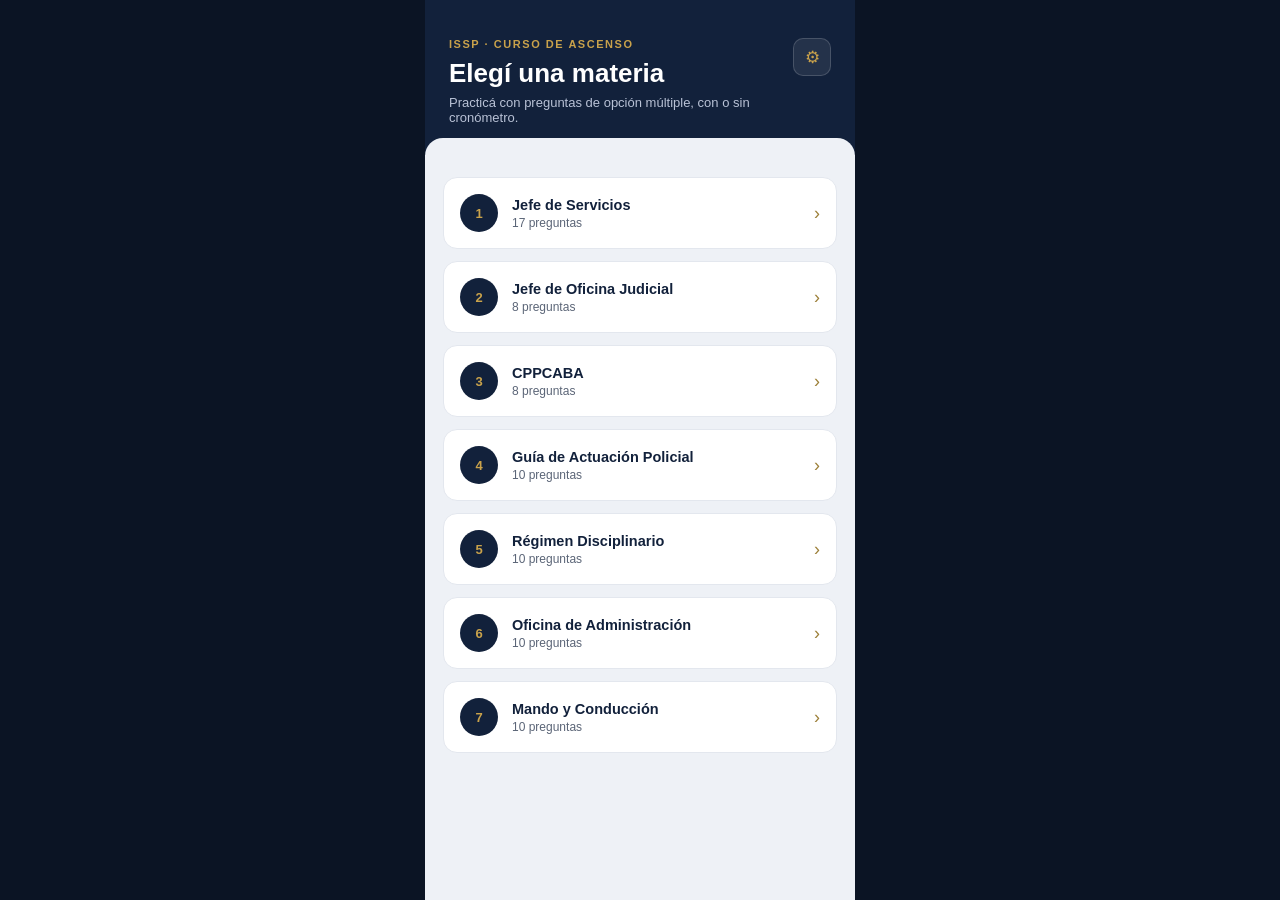
==== commit e67188d2: "Add files via upload" ====
--- a/index.html
+++ b/index.html
@@ -63,6 +63,15 @@
   }
   .home-title { font-size: 26px; font-weight: 700; margin: 0 0 6px; line-height: 1.2; }
   .home-sub { font-size: 13px; color: #B9C2D6; margin: 0; }
+  .home-hero-top { display: flex; align-items: flex-start; justify-content: space-between; gap: 10px; }
+  .btn-settings-gear {
+    flex-shrink: 0;
+    width: 38px; height: 38px; border-radius: 10px;
+    background: rgba(255,255,255,0.08); border: 1px solid rgba(255,255,255,0.16);
+    color: var(--gold); font-size: 17px;
+    display: flex; align-items: center; justify-content: center; cursor: pointer;
+  }
+  .btn-settings-gear:active { transform: scale(0.96); }
 
   .upload-box {
     margin: 0 18px 4px;
@@ -161,10 +170,83 @@
     color: var(--navy);
   }
 
+  /* ---------- SETTINGS ---------- */
+  #screen-settings { background: var(--bg); }
+  .settings-hero {
+    background: var(--navy);
+    padding: 30px 20px 24px;
+    color: var(--white);
+    position: relative;
+    display: flex; align-items: center; gap: 14px;
+  }
+  .settings-hero::after {
+    content: "";
+    position: absolute; left: 0; right: 0; bottom: -1px; height: 18px;
+    background: var(--bg);
+    border-radius: 18px 18px 0 0;
+  }
+  .btn-back-settings {
+    width: 34px; height: 34px; border-radius: 10px; flex-shrink: 0;
+    background: rgba(255,255,255,0.08); border: 1px solid rgba(255,255,255,0.16);
+    color: var(--gold); font-size: 18px; font-weight: 700;
+    display: flex; align-items: center; justify-content: center; cursor: pointer;
+  }
+  .settings-hero-title { font-size: 19px; font-weight: 700; margin: 0; }
+  .settings-hero-sub { font-size: 12.5px; color: #B9C2D6; margin: 3px 0 0; }
+  .settings-body { padding: 20px 18px 40px; display: flex; flex-direction: column; gap: 16px; flex: 1; }
+  .upload-paste { margin-top: 12px; padding-top: 12px; border-top: 1px solid var(--border); }
+  #json-paste-area {
+    width: 100%; min-height: 74px; resize: vertical; margin-top: 8px;
+    border: 1px solid var(--border); border-radius: 10px; padding: 10px;
+    font-size: 12px; font-family: ui-monospace, monospace; color: var(--ink);
+  }
+  .upload-paste-btn {
+    margin-top: 8px; background: var(--navy); color: var(--gold);
+    font-size: 12.5px; font-weight: 700; border: none;
+    padding: 9px 14px; border-radius: 10px; cursor: pointer;
+  }
+  .settings-card {
+    background: var(--card); border: 1px solid var(--border); border-radius: 14px; padding: 16px;
+  }
+  .settings-card-title { font-size: 13.5px; font-weight: 700; color: var(--navy); margin: 0 0 3px; }
+  .settings-card-sub { font-size: 11.5px; color: var(--ink-dim); margin: 0 0 12px; }
+
+  /* ---------- MODAL ---------- */
+  .modal-overlay {
+    position: fixed; inset: 0; background: rgba(11,20,36,0.6);
+    display: none; align-items: center; justify-content: center;
+    padding: 24px; z-index: 50;
+  }
+  .modal-overlay.active { display: flex; }
+  .modal-card {
+    background: var(--card); border-radius: 18px; width: 100%; max-width: 360px;
+    overflow: hidden; box-shadow: 0 18px 40px rgba(11,20,36,0.35);
+  }
+  .modal-header {
+    background: var(--navy); padding: 20px 20px 16px; color: var(--white); position: relative;
+  }
+  .modal-icon {
+    width: 40px; height: 40px; border-radius: 50%; background: rgba(201,162,75,0.16);
+    color: var(--gold); display: flex; align-items: center; justify-content: center;
+    font-size: 19px; margin-bottom: 10px;
+  }
+  .modal-title { font-size: 16px; font-weight: 700; margin: 0; }
+  .modal-sub { font-size: 12px; color: #B9C2D6; margin: 3px 0 0; }
+  .modal-body { padding: 16px 20px; max-height: 40vh; overflow-y: auto; display: flex; flex-direction: column; gap: 8px; }
+  .modal-footer { padding: 4px 20px 20px; }
+
   /* ---------- QUIZ ---------- */
   #screen-quiz { background: var(--bg); position: relative; }
   .quiz-header { padding: 28px 20px 14px; }
-  .quiz-titles { margin-bottom: 14px; }
+  .quiz-titles { margin-bottom: 14px; display: flex; align-items: flex-start; justify-content: space-between; gap: 12px; }
+  .quiz-titles-text { min-width: 0; flex: 1; }
+  .btn-cancel-quiz {
+    flex-shrink: 0;
+    background: var(--card); border: 1.5px solid var(--border); border-radius: 10px;
+    color: var(--ink-dim); font-size: 12px; font-weight: 700;
+    padding: 8px 12px; cursor: pointer; margin-top: 2px;
+  }
+  .btn-cancel-quiz:active { transform: scale(0.97); }
   .quiz-materia-title {
     font-size: 20px; font-weight: 700; color: var(--navy);
     white-space: nowrap; overflow: hidden; text-overflow: ellipsis;
@@ -276,62 +358,97 @@
   <!-- ============ HOME ============ -->
   <section id="screen-home" class="screen active">
     <div class="home-hero">
-      <p class="home-eyebrow">ISSP &middot; Curso de Ascenso</p>
-      <h1 class="home-title">Elegí una materia</h1>
-      <p class="home-sub">Practicá con preguntas de opción múltiple, con o sin cronómetro.</p>
-    </div>
-    <div class="upload-box">
-      <div class="settings-label">Cargar preguntas (JSON)</div>
-      <div class="settings-sub">Subí uno o más archivos con el formato de materiaN.json (materia_id, materia_name, questions)</div>
-      <div class="upload-row">
-        <label class="upload-btn">
-          Elegir archivo(s)
-          <input type="file" id="json-file-input" accept=".json" multiple>
-        </label>
-        <label class="upload-check">
-          <input type="checkbox" id="replace-toggle">
-          Reemplazar si ya existe
-        </label>
-      </div>
-      <div class="upload-paste">
-        <div class="settings-sub" style="margin-bottom:6px;">¿En iPhone no se abre el selector de archivos? Pegá el JSON acá directamente:</div>
-        <textarea id="json-paste-area" placeholder='{"materia_id": "m8", "materia_name": "...", "questions": [...]}'></textarea>
-        <button class="upload-paste-btn" id="btn-load-paste">Cargar este texto</button>
-      </div>
-      <div id="upload-feedback"></div>
+      <div class="home-hero-top">
+        <div>
+          <p class="home-eyebrow">ISSP &middot; Curso de Ascenso</p>
+          <h1 class="home-title">Elegí una materia</h1>
+          <p class="home-sub">Practicá con preguntas de opción múltiple, con o sin cronómetro.</p>
+        </div>
+        <button class="btn-settings-gear" id="btn-open-settings" title="Configuración">&#9881;</button>
+      </div>
     </div>
     <div class="materias-list" id="materias-list"></div>
-    <div class="settings-bar">
-      <div class="settings-row">
-        <div>
-          <div class="settings-label">Cronómetro por pregunta</div>
-          <div class="settings-sub" id="timer-sub-label">Desactivado</div>
-        </div>
-        <div style="display:flex; align-items:center; gap:10px;">
-          <input type="number" class="seconds-input" id="timer-seconds-input" value="20" min="5" max="120">
-          <label class="switch">
-            <input type="checkbox" id="timer-toggle">
-            <span class="switch-track"></span>
+  </section>
+
+  <!-- ============ SETTINGS ============ -->
+  <section id="screen-settings" class="screen">
+    <div class="settings-hero">
+      <button class="btn-back-settings" id="btn-close-settings">&#8249;</button>
+      <div>
+        <p class="settings-hero-title">Configuración</p>
+        <p class="settings-hero-sub">Cargar materias y ajustar el quiz</p>
+      </div>
+    </div>
+    <div class="settings-body">
+      <div class="settings-card">
+        <div class="settings-card-title">Cargar preguntas (JSON)</div>
+        <div class="settings-card-sub">Subí uno o más archivos con el formato de materiaN.json (materia_id, materia_name, questions)</div>
+        <div class="upload-row">
+          <label class="upload-btn">
+            Elegir archivo(s)
+            <input type="file" id="json-file-input" accept=".json" multiple>
+          </label>
+          <label class="upload-check">
+            <input type="checkbox" id="replace-toggle">
+            Reemplazar si ya existe
           </label>
         </div>
-      </div>
-      <div class="settings-row">
-        <div>
-          <div class="settings-label">Cantidad de preguntas</div>
-          <div class="settings-sub" id="count-sub-label">Todas las disponibles</div>
+        <div class="upload-paste">
+          <div class="settings-sub" style="margin-bottom:6px;">¿En iPhone no se abre el selector de archivos? Pegá el JSON acá directamente:</div>
+          <textarea id="json-paste-area" placeholder='{"materia_id": "m8", "materia_name": "...", "questions": [...]}'></textarea>
+          <button class="upload-paste-btn" id="btn-load-paste">Cargar este texto</button>
         </div>
-        <input type="number" class="seconds-input" id="question-count-input" placeholder="Todas" min="1">
+      </div>
+      <div class="settings-bar" style="position:static; border-radius:14px; border:1px solid var(--border);">
+        <div class="settings-row">
+          <div>
+            <div class="settings-label">Cronómetro por pregunta</div>
+            <div class="settings-sub" id="timer-sub-label">Desactivado</div>
+          </div>
+          <div style="display:flex; align-items:center; gap:10px;">
+            <input type="number" class="seconds-input" id="timer-seconds-input" value="20" min="5" max="120">
+            <label class="switch">
+              <input type="checkbox" id="timer-toggle">
+              <span class="switch-track"></span>
+            </label>
+          </div>
+        </div>
+        <div class="settings-row">
+          <div>
+            <div class="settings-label">Cantidad de preguntas</div>
+            <div class="settings-sub" id="count-sub-label">Todas las disponibles</div>
+          </div>
+          <input type="number" class="seconds-input" id="question-count-input" placeholder="Todas" min="1">
+        </div>
       </div>
     </div>
-
   </section>
+
+  <!-- ============ UPLOAD MODAL ============ -->
+  <div class="modal-overlay" id="upload-modal-overlay">
+    <div class="modal-card">
+      <div class="modal-header">
+        <div class="modal-icon">&#10003;</div>
+        <p class="modal-title">Carga de materias</p>
+        <p class="modal-sub" id="modal-sub">Resultado del procesamiento</p>
+      </div>
+      <div class="modal-body" id="modal-body"></div>
+      <div class="modal-footer">
+        <button class="btn-primary enabled" id="btn-modal-close">Listo</button>
+      </div>
+    </div>
+  </div>
+
 
   <!-- ============ QUIZ ============ -->
   <section id="screen-quiz" class="screen">
     <div class="quiz-header">
       <div class="quiz-titles">
-        <p class="quiz-materia-title" id="quiz-materia-title">Materia</p>
-        <p class="quiz-status" id="quiz-status">Pregunta 1 de 10</p>
+        <div class="quiz-titles-text">
+          <p class="quiz-materia-title" id="quiz-materia-title">Materia</p>
+          <p class="quiz-status" id="quiz-status">Pregunta 1 de 10</p>
+        </div>
+        <button class="btn-cancel-quiz" id="btn-cancel-quiz">Cancelar</button>
       </div>
       <div class="progress-track"><div class="progress-fill" id="progress-fill"></div></div>
     </div>
@@ -393,6 +510,9 @@
   document.querySelectorAll('.screen').forEach(s => s.classList.remove('active'));
   el('screen-' + name).classList.add('active');
 }
+
+el('btn-open-settings').addEventListener('click', () => showScreen('settings'));
+el('btn-close-settings').addEventListener('click', () => showScreen('home'));
 
 function shuffle(arr) {
   const a = arr.slice();
@@ -429,8 +549,6 @@
 el('json-file-input').addEventListener('change', (e) => {
   const files = Array.from(e.target.files);
   if (!files.length) return;
-  const feedback = el('upload-feedback');
-  feedback.innerHTML = '';
   let pending = files.length;
   const messages = [];
 
@@ -440,7 +558,7 @@
       messages.push(ingestMateriaFile(ev.target.result, file.name));
       pending--;
       if (pending === 0) {
-        feedback.innerHTML = messages.map(m => `<div class="upload-msg${m.error ? ' error' : ''}">${m.text}</div>`).join('');
+        showUploadModal(messages);
         renderHome();
       }
     };
@@ -448,13 +566,44 @@
       messages.push({ error: true, text: `${file.name}: no se pudo leer el archivo` });
       pending--;
       if (pending === 0) {
-        feedback.innerHTML = messages.map(m => `<div class="upload-msg${m.error ? ' error' : ''}">${m.text}</div>`).join('');
+        showUploadModal(messages);
         renderHome();
       }
     };
     reader.readAsText(file, 'utf-8');
   });
   e.target.value = '';
+});
+
+// ---------------- Modal de carga ----------------
+function showUploadModal(messages) {
+  const anyError = messages.some(m => m.error);
+  const anyOk = messages.some(m => !m.error);
+  document.querySelector('.modal-icon').textContent = anyError && !anyOk ? '!' : '✓';
+  el('modal-sub').textContent = anyError
+    ? (anyOk ? 'Se cargaron algunas materias, otras tuvieron errores' : 'No se pudo cargar ningún archivo')
+    : `${messages.length} archivo${messages.length > 1 ? 's' : ''} procesado${messages.length > 1 ? 's' : ''} correctamente`;
+  el('modal-body').innerHTML = messages
+    .map(m => `<div class="upload-msg${m.error ? ' error' : ''}">${m.text}</div>`)
+    .join('');
+  el('upload-modal-overlay').classList.add('active');
+}
+el('btn-modal-close').addEventListener('click', () => {
+  el('upload-modal-overlay').classList.remove('active');
+});
+el('upload-modal-overlay').addEventListener('click', (e) => {
+  if (e.target === el('upload-modal-overlay')) el('upload-modal-overlay').classList.remove('active');
+});
+
+el('btn-load-paste').addEventListener('click', () => {
+  const text = el('json-paste-area').value.trim();
+  if (!text) return;
+  const result = ingestMateriaFile(text, 'texto pegado');
+  showUploadModal([result]);
+  if (!result.error) {
+    el('json-paste-area').value = '';
+    renderHome();
+  }
 });
 
 function ingestMateriaFile(rawText, filename) {
@@ -647,6 +796,15 @@
 el('btn-retry').addEventListener('click', () => startQuiz(currentMateriaId));
 el('btn-home').addEventListener('click', () => showScreen('home'));
 
+el('btn-cancel-quiz').addEventListener('click', () => {
+  const confirmExit = confirm('¿Seguro que querés salir? Vas a perder el progreso de este quiz.');
+  if (confirmExit) {
+    stopTimer();
+    el('timer-card-wrapper').style.display = 'none';
+    showScreen('home');
+  }
+});
+
 renderHome();
 </script>
 </body>
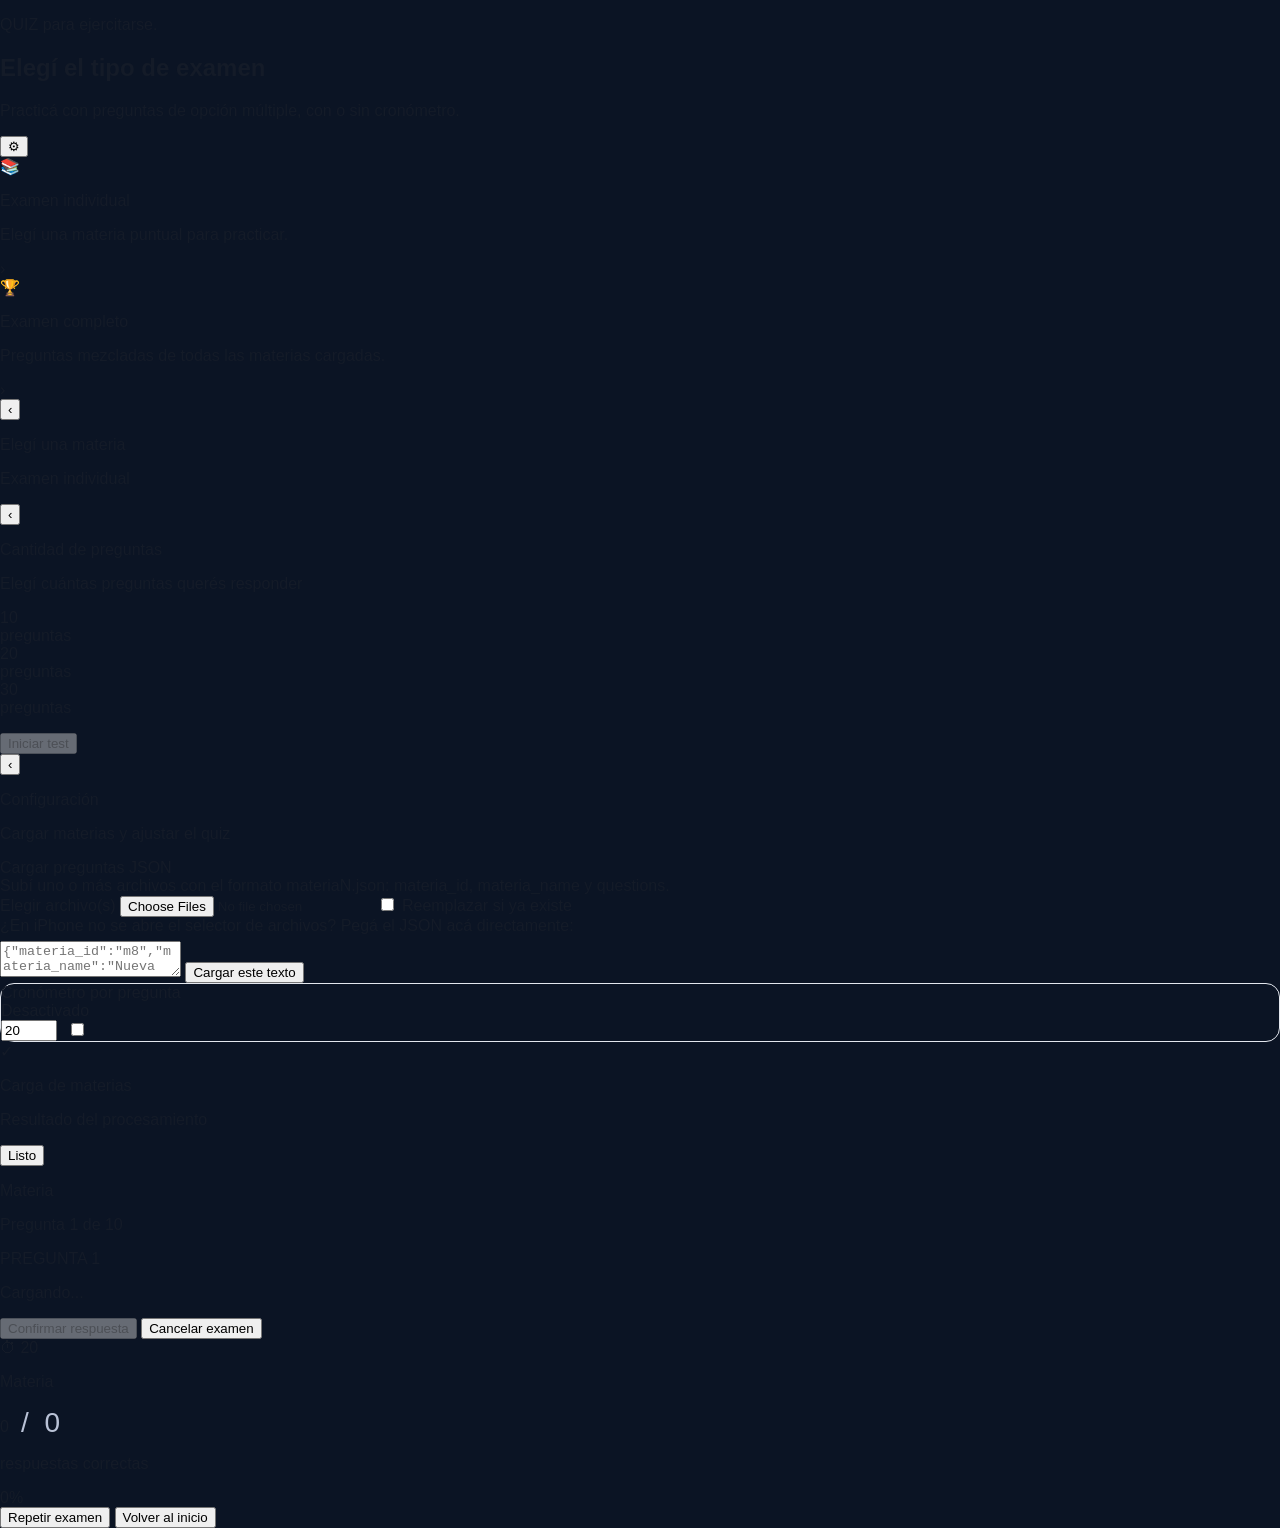
==== commit b70a15d6: "Create index.html" ====
--- a/index.html
+++ b/index.html
@@ -1,811 +1,655 @@
 <!DOCTYPE html>
 <html lang="es">
 <head>
-<meta charset="UTF-8">
-<meta name="viewport" content="width=device-width, initial-scale=1.0">
-<title>Curso de Ascenso &mdash; Quiz</title>
-<style>
-  :root {
-    --navy: #12213B;
-    --navy-2: #1C3357;
-    --steel: #2E4A72;
-    --gold: #C9A24B;
-    --gold-dim: #9C7F38;
-    --bg: #EEF1F6;
-    --card: #FFFFFF;
-    --ink: #141B28;
-    --ink-dim: #5B6577;
-    --ok: #2E7D4F;
-    --ok-bg: #E6F4EA;
-    --bad: #B3412C;
-    --bad-bg: #FBE9E4;
-    --border: #E3E7EE;
-    --white: #FFFFFF;
-  }
-  * { box-sizing: border-box; }
-  html, body {
-    margin: 0; padding: 0; height: 100%;
-    font-family: -apple-system, BlinkMacSystemFont, "Segoe UI", Roboto, Helvetica, Arial, sans-serif;
-    background: #0B1424;
-    color: var(--ink);
-  }
-  #phone {
-    max-width: 430px;
-    margin: 0 auto;
-    min-height: 100vh;
-    background: var(--bg);
-    position: relative;
-    overflow: hidden;
-    display: flex;
-    flex-direction: column;
-  }
-  .screen { display: none; flex-direction: column; flex: 1; min-height: 100vh; }
-  .screen.active { display: flex; }
-
-  /* ---------- HOME ---------- */
-  #screen-home { background: var(--bg); }
-  .home-hero {
-    background: var(--navy);
-    padding: 38px 24px 30px;
-    color: var(--white);
-    position: relative;
-  }
-  .home-hero::after {
-    content: "";
-    position: absolute; left: 0; right: 0; bottom: -1px; height: 18px;
-    background: var(--bg);
-    border-radius: 18px 18px 0 0;
-  }
-  .home-eyebrow {
-    color: var(--gold);
-    font-size: 11px; font-weight: 700; letter-spacing: .14em;
-    text-transform: uppercase; margin: 0 0 8px;
-  }
-  .home-title { font-size: 26px; font-weight: 700; margin: 0 0 6px; line-height: 1.2; }
-  .home-sub { font-size: 13px; color: #B9C2D6; margin: 0; }
-  .home-hero-top { display: flex; align-items: flex-start; justify-content: space-between; gap: 10px; }
-  .btn-settings-gear {
-    flex-shrink: 0;
-    width: 38px; height: 38px; border-radius: 10px;
-    background: rgba(255,255,255,0.08); border: 1px solid rgba(255,255,255,0.16);
-    color: var(--gold); font-size: 17px;
-    display: flex; align-items: center; justify-content: center; cursor: pointer;
-  }
-  .btn-settings-gear:active { transform: scale(0.96); }
-
-  .upload-box {
-    margin: 0 18px 4px;
-    background: var(--card);
-    border: 1.5px dashed var(--border);
-    border-radius: 14px;
-    padding: 14px 16px;
-  }
-  .upload-row {
-    display: flex; align-items: center; justify-content: space-between;
-    gap: 10px; margin-top: 10px; flex-wrap: wrap;
-  }
-  .upload-btn {
-    background: var(--navy); color: var(--gold);
-    font-size: 12.5px; font-weight: 700;
-    padding: 9px 14px; border-radius: 10px; cursor: pointer;
-    position: relative; overflow: hidden;
-  }
-  .upload-btn input[type="file"] {
-    position: absolute; inset: 0; opacity: 0; cursor: pointer;
-  }
-  .upload-check {
-    font-size: 11.5px; color: var(--ink-dim); display: flex; align-items: center; gap: 6px;
-  }
-  #upload-feedback {
-    margin-top: 10px; display: flex; flex-direction: column; gap: 4px;
-  }
-  .upload-msg {
-    font-size: 11.5px; padding: 7px 9px; border-radius: 8px;
-    background: var(--ok-bg); color: var(--ok);
-  }
-  .upload-msg.error { background: var(--bad-bg); color: var(--bad); }
-
-  .materias-list {
-    padding: 22px 18px 90px;
-    display: flex; flex-direction: column; gap: 12px;
-    flex: 1;
-  }
-  .materia-card {
-    background: var(--card);
-    border: 1px solid var(--border);
-    border-radius: 14px;
-    padding: 16px 16px;
-    display: flex; align-items: center; gap: 14px;
-    cursor: pointer;
-    transition: transform .12s ease, box-shadow .12s ease;
-  }
-  .materia-card:active { transform: scale(0.98); }
-  .materia-card:hover { box-shadow: 0 4px 14px rgba(18,33,59,0.08); }
-  .materia-num {
-    width: 38px; height: 38px; border-radius: 50%;
-    background: var(--navy); color: var(--gold);
-    display: flex; align-items: center; justify-content: center;
-    font-weight: 700; font-size: 13px; flex-shrink: 0;
-  }
-  .materia-info { flex: 1; min-width: 0; }
-  .materia-name { font-size: 14.5px; font-weight: 600; color: var(--navy); margin: 0 0 3px; }
-  .materia-count { font-size: 12px; color: var(--ink-dim); margin: 0; }
-  .materia-arrow { color: var(--gold-dim); font-size: 18px; }
-
-  .settings-bar {
-    position: sticky; bottom: 0;
-    background: var(--card);
-    border-top: 1px solid var(--border);
-    padding: 12px 18px 14px;
-    display: flex; flex-direction: column; gap: 12px;
-  }
-  .settings-row {
-    display: flex; align-items: center; justify-content: space-between;
-    gap: 10px;
-  }
-  .settings-row + .settings-row {
-    padding-top: 12px; border-top: 1px solid var(--border);
-  }
-  .settings-label { font-size: 12.5px; color: var(--ink); font-weight: 600; }
-  .settings-sub { font-size: 11px; color: var(--ink-dim); margin-top: 2px; }
-  .switch {
-    position: relative; width: 44px; height: 26px; flex-shrink: 0;
-  }
-  .switch input { opacity: 0; width: 0; height: 0; }
-  .switch-track {
-    position: absolute; inset: 0; background: #C7CEDA;
-    border-radius: 14px; cursor: pointer; transition: background .15s;
-  }
-  .switch-track::before {
-    content: ""; position: absolute; width: 20px; height: 20px;
-    left: 3px; top: 3px; background: white; border-radius: 50%;
-    transition: transform .15s;
-    box-shadow: 0 1px 3px rgba(0,0,0,0.25);
-  }
-  .switch input:checked + .switch-track { background: var(--gold); }
-  .switch input:checked + .switch-track::before { transform: translateX(18px); }
-  .seconds-input {
-    width: 46px; text-align: center; border: 1px solid var(--border);
-    border-radius: 8px; padding: 5px 4px; font-size: 13px; font-weight: 600;
-    color: var(--navy);
-  }
-
-  /* ---------- SETTINGS ---------- */
-  #screen-settings { background: var(--bg); }
-  .settings-hero {
-    background: var(--navy);
-    padding: 30px 20px 24px;
-    color: var(--white);
-    position: relative;
-    display: flex; align-items: center; gap: 14px;
-  }
-  .settings-hero::after {
-    content: "";
-    position: absolute; left: 0; right: 0; bottom: -1px; height: 18px;
-    background: var(--bg);
-    border-radius: 18px 18px 0 0;
-  }
-  .btn-back-settings {
-    width: 34px; height: 34px; border-radius: 10px; flex-shrink: 0;
-    background: rgba(255,255,255,0.08); border: 1px solid rgba(255,255,255,0.16);
-    color: var(--gold); font-size: 18px; font-weight: 700;
-    display: flex; align-items: center; justify-content: center; cursor: pointer;
-  }
-  .settings-hero-title { font-size: 19px; font-weight: 700; margin: 0; }
-  .settings-hero-sub { font-size: 12.5px; color: #B9C2D6; margin: 3px 0 0; }
-  .settings-body { padding: 20px 18px 40px; display: flex; flex-direction: column; gap: 16px; flex: 1; }
-  .upload-paste { margin-top: 12px; padding-top: 12px; border-top: 1px solid var(--border); }
-  #json-paste-area {
-    width: 100%; min-height: 74px; resize: vertical; margin-top: 8px;
-    border: 1px solid var(--border); border-radius: 10px; padding: 10px;
-    font-size: 12px; font-family: ui-monospace, monospace; color: var(--ink);
-  }
-  .upload-paste-btn {
-    margin-top: 8px; background: var(--navy); color: var(--gold);
-    font-size: 12.5px; font-weight: 700; border: none;
-    padding: 9px 14px; border-radius: 10px; cursor: pointer;
-  }
-  .settings-card {
-    background: var(--card); border: 1px solid var(--border); border-radius: 14px; padding: 16px;
-  }
-  .settings-card-title { font-size: 13.5px; font-weight: 700; color: var(--navy); margin: 0 0 3px; }
-  .settings-card-sub { font-size: 11.5px; color: var(--ink-dim); margin: 0 0 12px; }
-
-  /* ---------- MODAL ---------- */
-  .modal-overlay {
-    position: fixed; inset: 0; background: rgba(11,20,36,0.6);
-    display: none; align-items: center; justify-content: center;
-    padding: 24px; z-index: 50;
-  }
-  .modal-overlay.active { display: flex; }
-  .modal-card {
-    background: var(--card); border-radius: 18px; width: 100%; max-width: 360px;
-    overflow: hidden; box-shadow: 0 18px 40px rgba(11,20,36,0.35);
-  }
-  .modal-header {
-    background: var(--navy); padding: 20px 20px 16px; color: var(--white); position: relative;
-  }
-  .modal-icon {
-    width: 40px; height: 40px; border-radius: 50%; background: rgba(201,162,75,0.16);
-    color: var(--gold); display: flex; align-items: center; justify-content: center;
-    font-size: 19px; margin-bottom: 10px;
-  }
-  .modal-title { font-size: 16px; font-weight: 700; margin: 0; }
-  .modal-sub { font-size: 12px; color: #B9C2D6; margin: 3px 0 0; }
-  .modal-body { padding: 16px 20px; max-height: 40vh; overflow-y: auto; display: flex; flex-direction: column; gap: 8px; }
-  .modal-footer { padding: 4px 20px 20px; }
-
-  /* ---------- QUIZ ---------- */
-  #screen-quiz { background: var(--bg); position: relative; }
-  .quiz-header { padding: 28px 20px 14px; }
-  .quiz-titles { margin-bottom: 14px; display: flex; align-items: flex-start; justify-content: space-between; gap: 12px; }
-  .quiz-titles-text { min-width: 0; flex: 1; }
-  .btn-cancel-quiz {
-    flex-shrink: 0;
-    background: var(--card); border: 1.5px solid var(--border); border-radius: 10px;
-    color: var(--ink-dim); font-size: 12px; font-weight: 700;
-    padding: 8px 12px; cursor: pointer; margin-top: 2px;
-  }
-  .btn-cancel-quiz:active { transform: scale(0.97); }
-  .quiz-materia-title {
-    font-size: 20px; font-weight: 700; color: var(--navy);
-    white-space: nowrap; overflow: hidden; text-overflow: ellipsis;
-    margin: 0;
-  }
-  .quiz-status { font-size: 13px; font-weight: 700; color: var(--gold-dim); margin: 4px 0 0; }
-  .progress-track {
-    height: 10px; background: var(--border); border-radius: 5px; overflow: hidden;
-  }
-  .progress-fill { height: 100%; width: 0%; background: var(--gold); transition: width .25s ease; }
-
-  .quiz-body {
-    flex: 1; overflow-y: auto; padding: 0 18px 110px;
-  }
-  .question-card {
-    background: var(--card); border: 1.5px solid var(--border); border-radius: 14px;
-    padding: 18px; margin-bottom: 18px;
-  }
-  .question-label {
-    font-size: 11px; font-weight: 700; letter-spacing: .08em; color: var(--gold-dim);
-    text-transform: uppercase; margin: 0 0 6px;
-  }
-  .question-text { font-size: 15.5px; line-height: 1.5; color: var(--ink); margin: 0; }
-
-  .answers { display: flex; flex-direction: column; gap: 10px; }
-  .answer-option {
-    background: var(--card); border: 1.5px solid var(--border); border-radius: 12px;
-    padding: 13px 14px; display: flex; align-items: center; gap: 12px;
-    font-size: 13.5px; color: var(--ink); cursor: pointer;
-    transition: border-color .12s, background .12s;
-  }
-  .answer-option:hover { border-color: var(--gold-dim); }
-  .answer-option .letter {
-    width: 24px; height: 24px; border-radius: 50%; background: var(--bg);
-    color: var(--navy); font-size: 12px; font-weight: 700;
-    display: flex; align-items: center; justify-content: center; flex-shrink: 0;
-  }
-  .answer-option.selected { border-color: var(--gold); background: #FBF6EA; }
-  .answer-option.selected .letter { background: var(--gold); color: var(--white); }
-  .answer-option.correct { border-color: var(--ok); background: var(--ok-bg); }
-  .answer-option.correct .letter { background: var(--ok); color: white; }
-  .answer-option.wrong { border-color: var(--bad); background: var(--bad-bg); }
-  .answer-option.wrong .letter { background: var(--bad); color: white; }
-  .answer-option.disabled { cursor: default; }
-
-  .quiz-footer {
-    position: absolute; left: 0; right: 0; bottom: 0;
-    padding: 18px;
-  }
-  .btn-primary {
-    width: 100%; text-align: center; padding: 15px; border: none;
-    border-radius: 12px; background: var(--navy); color: var(--gold);
-    font-size: 14.5px; font-weight: 700; cursor: pointer;
-    opacity: .5; transition: opacity .15s;
-  }
-  .btn-primary.enabled { opacity: 1; }
-  .btn-primary:disabled { cursor: not-allowed; }
-
-  /* Floating timer */
-  #timer-card-wrapper {
-    position: absolute; right: 22px; bottom: 110px;
-    width: 86px; height: 86px; display: none;
-  }
-  #timer-pulse-ring {
-    position: absolute; inset: 0; border-radius: 50%;
-    border: 2.5px solid var(--gold);
-    animation: pulseRing 1s linear infinite;
-  }
-  #timer-pulse-ring.urgent { border-color: var(--bad); animation-duration: .7s; }
-  #timer-circle {
-    position: absolute; inset: 11px; border-radius: 50%;
-    background: var(--navy); border: 2.5px solid var(--gold);
-    display: flex; flex-direction: column; align-items: center; justify-content: center;
-  }
-  #timer-circle.urgent { background: var(--bad); border-color: var(--white); }
-  #timer-icon { font-size: 12px; color: var(--gold); }
-  #timer-circle.urgent #timer-icon { color: var(--white); }
-  #timer-value { font-size: 22px; font-weight: 700; color: var(--white); line-height: 1.1; }
-  @keyframes pulseRing {
-    0% { transform: scale(1); opacity: .9; }
-    100% { transform: scale(1.45); opacity: 0; }
-  }
-
-  /* ---------- RESULTS ---------- */
-  #screen-results { background: var(--navy); color: var(--white); align-items: center; justify-content: center; text-align: center; padding: 40px 24px; }
-  .results-eyebrow { color: var(--gold); font-size: 11px; font-weight: 700; letter-spacing: .14em; text-transform: uppercase; margin: 0 0 14px; }
-  .results-score { font-size: 56px; font-weight: 700; margin: 0; line-height: 1; }
-  .results-total { font-size: 15px; color: #B9C2D6; margin: 8px 0 0; }
-  .results-pct {
-    margin: 22px 0 30px; font-size: 14px; font-weight: 700; color: var(--navy);
-    background: var(--gold); display: inline-block; padding: 8px 18px; border-radius: 20px;
-  }
-  .results-actions { display: flex; flex-direction: column; gap: 10px; width: 100%; max-width: 280px; }
-  .btn-secondary {
-    padding: 14px; border-radius: 12px; border: 1.5px solid rgba(255,255,255,0.25);
-    background: transparent; color: var(--white); font-size: 14px; font-weight: 600; cursor: pointer;
-  }
-  .btn-gold {
-    padding: 14px; border-radius: 12px; border: none;
-    background: var(--gold); color: var(--navy); font-size: 14px; font-weight: 700; cursor: pointer;
-  }
-
-  ::-webkit-scrollbar { width: 0; height: 0; }
-</style>
+  <meta charset="UTF-8">
+
+  <meta
+    name="viewport"
+    content="width=device-width, initial-scale=1.0"
+  >
+
+  <title>Curso de Ascenso — Quiz</title>
+
+  <link rel="stylesheet" href="style.css">
 </head>
+
 <body>
+
 <div id="phone">
 
   <!-- ============ HOME ============ -->
   <section id="screen-home" class="screen active">
+
     <div class="home-hero">
+
       <div class="home-hero-top">
+
         <div>
-          <p class="home-eyebrow">ISSP &middot; Curso de Ascenso</p>
-          <h1 class="home-title">Elegí una materia</h1>
-          <p class="home-sub">Practicá con preguntas de opción múltiple, con o sin cronómetro.</p>
-        </div>
-        <button class="btn-settings-gear" id="btn-open-settings" title="Configuración">&#9881;</button>
-      </div>
-    </div>
-    <div class="materias-list" id="materias-list"></div>
+          <p class="home-eyebrow">
+            QUIZ para ejercitarse.
+          </p>
+
+          <h1 class="home-title">
+            Elegí el tipo de examen
+          </h1>
+
+          <p class="home-sub">
+            Practicá con preguntas de opción múltiple, con o sin cronómetro.
+          </p>
+        </div>
+
+        <button
+          type="button"
+          class="btn-settings-gear"
+          id="btn-open-settings"
+          title="Configuración"
+          aria-label="Abrir configuración"
+        >
+          <span aria-hidden="true">&#9881;</span>
+        </button>
+
+      </div>
+
+    </div>
+
+    <div class="tipo-list">
+
+      <div
+        class="tipo-card"
+        id="btn-tipo-individual"
+        role="button"
+        tabindex="0"
+      >
+
+        <div class="tipo-icon" aria-hidden="true">
+          &#128218;
+        </div>
+
+        <div class="tipo-info">
+          <p class="tipo-name">
+            Examen individual
+          </p>
+
+          <p class="tipo-desc">
+            Elegí una materia puntual para practicar.
+          </p>
+        </div>
+
+        <div class="tipo-arrow" aria-hidden="true">
+          &#8250;
+        </div>
+
+      </div>
+
+      <div
+        class="tipo-card"
+        id="btn-tipo-completo"
+        role="button"
+        tabindex="0"
+      >
+
+        <div class="tipo-icon" aria-hidden="true">
+          &#127942;
+        </div>
+
+        <div class="tipo-info">
+          <p class="tipo-name">
+            Examen completo
+          </p>
+
+          <p class="tipo-desc">
+            Preguntas mezcladas de todas las materias cargadas.
+          </p>
+        </div>
+
+        <div class="tipo-arrow" aria-hidden="true">
+          &#8250;
+        </div>
+
+      </div>
+
+    </div>
+
   </section>
 
-  <!-- ============ SETTINGS ============ -->
+
+  <!-- ============ MATERIAS ============ -->
+  <section id="screen-materias" class="screen">
+
+    <div class="settings-hero">
+
+      <button
+        type="button"
+        class="btn-back-settings"
+        id="btn-back-materias"
+        aria-label="Volver"
+      >
+        &#8249;
+      </button>
+
+      <div>
+        <p class="settings-hero-title">
+          Elegí una materia
+        </p>
+
+        <p class="settings-hero-sub">
+          Examen individual
+        </p>
+      </div>
+
+    </div>
+
+    <div
+      class="materias-list"
+      id="materias-list"
+    ></div>
+
+  </section>
+
+
+  <!-- ============ CANTIDAD DE PREGUNTAS ============ -->
+  <section id="screen-count" class="screen">
+
+    <div class="settings-hero">
+
+      <button
+        type="button"
+        class="btn-back-settings"
+        id="btn-back-count"
+        aria-label="Volver"
+      >
+        &#8249;
+      </button>
+
+      <div>
+
+        <p
+          class="settings-hero-title"
+          id="count-screen-title"
+        >
+          Cantidad de preguntas
+        </p>
+
+        <p
+          class="settings-hero-sub"
+          id="count-screen-sub"
+        >
+          Elegí cuántas preguntas querés responder
+        </p>
+
+      </div>
+
+    </div>
+
+    <div class="count-options">
+
+      <div
+        class="count-option"
+        data-count="10"
+        role="button"
+        tabindex="0"
+      >
+        <div class="count-option-num">
+          10
+        </div>
+
+        <div class="count-option-label">
+          preguntas
+        </div>
+      </div>
+
+      <div
+        class="count-option"
+        data-count="20"
+        role="button"
+        tabindex="0"
+      >
+        <div class="count-option-num">
+          20
+        </div>
+
+        <div class="count-option-label">
+          preguntas
+        </div>
+      </div>
+
+      <div
+        class="count-option"
+        data-count="30"
+        role="button"
+        tabindex="0"
+      >
+        <div class="count-option-num">
+          30
+        </div>
+
+        <div class="count-option-label">
+          preguntas
+        </div>
+      </div>
+
+    </div>
+
+    <p
+      class="count-note"
+      id="count-note"
+    ></p>
+
+    <div class="count-footer">
+
+      <button
+        type="button"
+        class="btn-primary"
+        id="btn-start-test"
+        disabled
+      >
+        Iniciar test
+      </button>
+
+    </div>
+
+  </section>
+
+
+  <!-- ============ CONFIGURACIÓN ============ -->
   <section id="screen-settings" class="screen">
+
     <div class="settings-hero">
-      <button class="btn-back-settings" id="btn-close-settings">&#8249;</button>
+
+      <button
+        type="button"
+        class="btn-back-settings"
+        id="btn-close-settings"
+        aria-label="Volver al inicio"
+      >
+        &#8249;
+      </button>
+
       <div>
-        <p class="settings-hero-title">Configuración</p>
-        <p class="settings-hero-sub">Cargar materias y ajustar el quiz</p>
-      </div>
-    </div>
+
+        <p class="settings-hero-title">
+          Configuración
+        </p>
+
+        <p class="settings-hero-sub">
+          Cargar materias y ajustar el quiz
+        </p>
+
+      </div>
+
+    </div>
+
     <div class="settings-body">
+
       <div class="settings-card">
-        <div class="settings-card-title">Cargar preguntas (JSON)</div>
-        <div class="settings-card-sub">Subí uno o más archivos con el formato de materiaN.json (materia_id, materia_name, questions)</div>
+
+        <div class="settings-card-title">
+          Cargar preguntas JSON
+        </div>
+
+        <div class="settings-card-sub">
+          Subí uno o más archivos con el formato
+          materiaN.json: materia_id, materia_name y questions.
+        </div>
+
         <div class="upload-row">
+
           <label class="upload-btn">
+
             Elegir archivo(s)
-            <input type="file" id="json-file-input" accept=".json" multiple>
+
+            <input
+              type="file"
+              id="json-file-input"
+              accept=".json,application/json"
+              multiple
+            >
+
           </label>
+
           <label class="upload-check">
-            <input type="checkbox" id="replace-toggle">
+
+            <input
+              type="checkbox"
+              id="replace-toggle"
+            >
+
             Reemplazar si ya existe
+
           </label>
-        </div>
+
+        </div>
+
         <div class="upload-paste">
-          <div class="settings-sub" style="margin-bottom:6px;">¿En iPhone no se abre el selector de archivos? Pegá el JSON acá directamente:</div>
-          <textarea id="json-paste-area" placeholder='{"materia_id": "m8", "materia_name": "...", "questions": [...]}'></textarea>
-          <button class="upload-paste-btn" id="btn-load-paste">Cargar este texto</button>
-        </div>
-      </div>
-      <div class="settings-bar" style="position:static; border-radius:14px; border:1px solid var(--border);">
+
+          <div
+            class="settings-sub"
+            style="margin-bottom: 6px;"
+          >
+            ¿En iPhone no se abre el selector de archivos?
+            Pegá el JSON acá directamente:
+          </div>
+
+          <textarea
+            id="json-paste-area"
+            spellcheck="false"
+            placeholder='{"materia_id":"m8","materia_name":"Nueva materia","questions":[...]}'
+          ></textarea>
+
+          <button
+            type="button"
+            class="upload-paste-btn"
+            id="btn-load-paste"
+          >
+            Cargar este texto
+          </button>
+
+        </div>
+
+      </div>
+
+      <div
+        class="settings-bar"
+        style="
+          position: static;
+          border-radius: 14px;
+          border: 1px solid var(--border);
+        "
+      >
+
         <div class="settings-row">
+
           <div>
-            <div class="settings-label">Cronómetro por pregunta</div>
-            <div class="settings-sub" id="timer-sub-label">Desactivado</div>
+
+            <div class="settings-label">
+              Cronómetro por pregunta
+            </div>
+
+            <div
+              class="settings-sub"
+              id="timer-sub-label"
+            >
+              Desactivado
+            </div>
+
           </div>
-          <div style="display:flex; align-items:center; gap:10px;">
-            <input type="number" class="seconds-input" id="timer-seconds-input" value="20" min="5" max="120">
+
+          <div
+            style="
+              display: flex;
+              align-items: center;
+              gap: 10px;
+            "
+          >
+
+            <input
+              type="number"
+              class="seconds-input"
+              id="timer-seconds-input"
+              value="20"
+              min="5"
+              max="120"
+              inputmode="numeric"
+              aria-label="Segundos por pregunta"
+            >
+
             <label class="switch">
-              <input type="checkbox" id="timer-toggle">
+
+              <input
+                type="checkbox"
+                id="timer-toggle"
+                aria-label="Activar cronómetro"
+              >
+
               <span class="switch-track"></span>
+
             </label>
+
           </div>
-        </div>
-        <div class="settings-row">
-          <div>
-            <div class="settings-label">Cantidad de preguntas</div>
-            <div class="settings-sub" id="count-sub-label">Todas las disponibles</div>
-          </div>
-          <input type="number" class="seconds-input" id="question-count-input" placeholder="Todas" min="1">
-        </div>
-      </div>
-    </div>
+
+        </div>
+
+      </div>
+
+    </div>
+
   </section>
 
-  <!-- ============ UPLOAD MODAL ============ -->
-  <div class="modal-overlay" id="upload-modal-overlay">
+
+  <!-- ============ MODAL DE CARGA ============ -->
+  <div
+    class="modal-overlay"
+    id="upload-modal-overlay"
+    role="dialog"
+    aria-modal="true"
+    aria-labelledby="upload-modal-title"
+    aria-hidden="true"
+  >
+
     <div class="modal-card">
+
       <div class="modal-header">
-        <div class="modal-icon">&#10003;</div>
-        <p class="modal-title">Carga de materias</p>
-        <p class="modal-sub" id="modal-sub">Resultado del procesamiento</p>
-      </div>
-      <div class="modal-body" id="modal-body"></div>
+
+        <div class="modal-icon" aria-hidden="true">
+          &#10003;
+        </div>
+
+        <p
+          class="modal-title"
+          id="upload-modal-title"
+        >
+          Carga de materias
+        </p>
+
+        <p
+          class="modal-sub"
+          id="modal-sub"
+        >
+          Resultado del procesamiento
+        </p>
+
+      </div>
+
+      <div
+        class="modal-body"
+        id="modal-body"
+      ></div>
+
       <div class="modal-footer">
-        <button class="btn-primary enabled" id="btn-modal-close">Listo</button>
-      </div>
-    </div>
+
+        <button
+          type="button"
+          class="btn-primary enabled"
+          id="btn-modal-close"
+        >
+          Listo
+        </button>
+
+      </div>
+
+    </div>
+
   </div>
 
 
   <!-- ============ QUIZ ============ -->
   <section id="screen-quiz" class="screen">
+
     <div class="quiz-header">
+
       <div class="quiz-titles">
+
         <div class="quiz-titles-text">
-          <p class="quiz-materia-title" id="quiz-materia-title">Materia</p>
-          <p class="quiz-status" id="quiz-status">Pregunta 1 de 10</p>
-        </div>
-        <button class="btn-cancel-quiz" id="btn-cancel-quiz">Cancelar</button>
-      </div>
-      <div class="progress-track"><div class="progress-fill" id="progress-fill"></div></div>
+
+          <p
+            class="quiz-materia-title"
+            id="quiz-materia-title"
+          >
+            Materia
+          </p>
+
+          <p
+            class="quiz-status"
+            id="quiz-status"
+          >
+            Pregunta 1 de 10
+          </p>
+
+        </div>
+
+      </div>
+
+      <div class="progress-track">
+
+        <div
+          class="progress-fill"
+          id="progress-fill"
+        ></div>
+
+      </div>
+
     </div>
 
     <div class="quiz-body">
+
       <div class="question-card">
-        <p class="question-label" id="question-label">PREGUNTA 1</p>
-        <p class="question-text" id="question-text">Cargando...</p>
-      </div>
-      <div class="answers" id="answers-container"></div>
+
+        <p
+          class="question-label"
+          id="question-label"
+        >
+          PREGUNTA 1
+        </p>
+
+        <p
+          class="question-text"
+          id="question-text"
+        >
+          Cargando...
+        </p>
+
+      </div>
+
+      <div
+        class="answers"
+        id="answers-container"
+      ></div>
+
     </div>
 
     <div class="quiz-footer">
-      <button class="btn-primary" id="btn-confirm" disabled>Confirmar respuesta</button>
-    </div>
-
-    <div id="timer-card-wrapper">
+
+      <button
+        type="button"
+        class="btn-primary"
+        id="btn-confirm"
+        disabled
+      >
+        Confirmar respuesta
+      </button>
+
+      <button
+        type="button"
+        class="btn-cancel-quiz"
+        id="btn-cancel-quiz"
+      >
+        Cancelar examen
+      </button>
+
+    </div>
+
+    <div
+      id="timer-card-wrapper"
+      aria-live="polite"
+    >
+
       <div id="timer-pulse-ring"></div>
+
       <div id="timer-circle">
-        <span id="timer-icon">&#9201;</span>
-        <span id="timer-value">20</span>
-      </div>
-    </div>
+
+        <span id="timer-icon" aria-hidden="true">
+          &#9201;
+        </span>
+
+        <span id="timer-value">
+          20
+        </span>
+
+      </div>
+
+    </div>
+
   </section>
 
-  <!-- ============ RESULTS ============ -->
+
+  <!-- ============ RESULTADOS ============ -->
   <section id="screen-results" class="screen">
-    <p class="results-eyebrow" id="results-materia">Materia</p>
-    <p class="results-score"><span id="results-score">0</span><span style="font-size:28px; color:#B9C2D6;">&nbsp;/&nbsp;<span id="results-total-inline">0</span></span></p>
-    <p class="results-total">respuestas correctas</p>
-    <div class="results-pct" id="results-pct">0%</div>
+
+    <p
+      class="results-eyebrow"
+      id="results-materia"
+    >
+      Materia
+    </p>
+
+    <p class="results-score">
+
+      <span id="results-score">
+        0
+      </span>
+
+      <span
+        style="
+          font-size: 28px;
+          color: #B9C2D6;
+        "
+      >
+        &nbsp;/&nbsp;
+
+        <span id="results-total-inline">
+          0
+        </span>
+
+      </span>
+
+    </p>
+
+    <p class="results-total">
+      respuestas correctas
+    </p>
+
+    <div
+      class="results-pct"
+      id="results-pct"
+    >
+      0%
+    </div>
+
     <div class="results-actions">
-      <button class="btn-gold" id="btn-retry">Repetir esta materia</button>
-      <button class="btn-secondary" id="btn-home">Volver al inicio</button>
-    </div>
+
+      <button
+        type="button"
+        class="btn-gold"
+        id="btn-retry"
+      >
+        Repetir examen
+      </button>
+
+      <button
+        type="button"
+        class="btn-secondary"
+        id="btn-home"
+      >
+        Volver al inicio
+      </button>
+
+    </div>
+
   </section>
 
 </div>
 
-<script>
-const MATERIAS = {"m1": {"materia_id": "m1", "materia_name": "Jefe de Servicios", "questions": [{"text": "Según el Art. 88 de la Ley N° 5688, ¿durante qué horario rige el deber del personal policial de intervenir ante situaciones riesgosas?", "options": ["Únicamente durante allanamientos ordenados", "Durante su horario de servicio ordinario o complementario", "Solo si media orden expresa del Jefe de Dependencia"], "correct": 1}, {"text": "Desde un enfoque práctico, ¿cuáles son los cuatro tipos de intervención en toda actuación policial?", "options": ["Hechos, Faltas, Contravenciones y Delitos", "Denuncias, Sumarios, Actas y Expedientes", "Detenciones, Secuestros, Allanamientos y Testimoniales"], "correct": 0}, {"text": "¿Cómo se denomina el sistema informático donde la Policía de la Ciudad registra, gestiona y audita digitalmente sus actuaciones?", "options": ["SADE", "GAP Web (Sistema de Gestión de Actuaciones Policiales)", "SIRMA"], "correct": 1}, {"text": "En contexto policial, un 'Hecho' se define como:", "options": ["Toda situación que constituye delito de acción pública", "Una situación con la que toma contacto el funcionario sin que llegue a constituir falta, contravención o delito", "Exclusivamente los accidentes de tránsito con lesionados"], "correct": 1}, {"text": "Cuando un hecho no amerita expediente Constancia ni Contravención, ¿cómo queda registrado?", "options": ["No se registra de ninguna forma", "Mediante constancia en el parte del móvil y carta de novedades del D.E.P.", "Se remite directamente al fuero civil"], "correct": 1}, {"text": "¿Qué instrumento se utiliza para registrar una Falta de Tránsito?", "options": ["El Acta de Infracción", "El Acta Circunstanciada", "El Acta de Secuestro"], "correct": 0}, {"text": "¿Qué organismo tiene competencia en el tratamiento de las faltas comprendidas en la Ley 451 (Régimen de Faltas) de la Ciudad?", "options": ["La Dirección General de Administración de Infracciones (DGAI)", "La Fiscalía Penal, Contravencional y de Faltas", "El Cuerpo de Agentes de Control de Tránsito exclusivamente"], "correct": 0}, {"text": "Una vez labrada el acta de infracción municipal, ¿mediante qué sistema se eleva a la DGAI?", "options": ["Por correo postal certificado", "Mediante expediente electrónico en el sistema SADE", "Se archiva en la dependencia sin elevarse"], "correct": 1}, {"text": "Las contravenciones constituyen una infracción a:", "options": ["El Código Penal de la Nación", "El Código Contravencional - Ley N° 1472", "La Ley 5688 exclusivamente"], "correct": 1}, {"text": "En materia contravencional, ¿qué autoridad judicial resulta competente según turnos judiciales?", "options": ["El Juzgado en lo Civil", "La Fiscalía Penal, Contravencional y de Faltas en turno del Ministerio Público Fiscal", "La Cámara Federal"], "correct": 1}, {"text": "Ante una flagrante contravención que produzca grave e inminente peligro para la salud o seguridad públicas, la autoridad preventora puede adoptar como medida precautoria:", "options": ["La clausura preventiva", "La detención por 48 horas sin consulta", "El decomiso definitivo automático"], "correct": 0}, {"text": "La superioridad que se ejerce sobre otro por poseer un grado superior en la escala jerárquica se denomina:", "options": ["Superioridad funcional", "Superioridad jerárquica", "Superioridad orgánica"], "correct": 1}, {"text": "La superioridad que se ejerce durante una misión u operación concreta, con independencia del grado o cargo, se denomina:", "options": ["Superioridad por antigüedad", "Superioridad orgánica", "Superioridad funcional"], "correct": 2}, {"text": "Los egresados del Instituto Superior de Seguridad Pública se integran al Escalafón General Policial en:", "options": ["El primer puesto del grado de Oficial", "El último puesto del grado de Oficial", "El puesto que determine su antigüedad civil previa"], "correct": 1}, {"text": "En el orden de precedencia entre personal del mismo grado (sin tener en cuenta la antigüedad), ¿quién precede en primer lugar?", "options": ["El personal en situación de retiro", "El personal en situación de actividad", "El personal en retiro llamado a prestar servicios"], "correct": 1}, {"text": "Según el Art. 88 de la Ley N° 5688, el deber de intervenir ante situaciones riesgosas rige únicamente durante el horario de servicio ordinario, y no durante el complementario.", "type": "vf", "correct": false}, {"text": "El GAP Web es el sistema informático mediante el cual la Policía de la Ciudad registra, gestiona y audita digitalmente sus actuaciones.", "type": "vf", "correct": true}]}, "m2": {"materia_id": "m2", "materia_name": "Jefe de Oficina Judicial", "questions": [{"text": "Según la RESOL-2023-1834-GCABA-JPCAD, la Oficina de Judiciales se compone de:", "options": ["Jefe de la Oficina de Judiciales, Depósito Judicial y personal en funciones administrativas", "Solo el Jefe de la Oficina y un chofer asignado", "Jefe de Judiciales y Jefe de Guardia únicamente"], "correct": 0}, {"text": "El Jefe de Judiciales es nombrado por:", "options": ["El Ministerio de Seguridad directamente", "El Jefe de la División", "Votación del personal de la dependencia"], "correct": 1}, {"text": "En materia judicial, el Jefe de Judiciales actúa como:", "options": ["Secretario en la sustanciación de las actuaciones labradas en la oficina", "Juez de instrucción sumarial", "Fiscal auxiliar de turno"], "correct": 0}, {"text": "¿Está facultado el Jefe de Judiciales para citar ciudadanos a presentarse en sede policial a fin de cumplir diligencias?", "options": ["Sí, cuando sea necesario para la instrucción sumarial", "No, solo puede hacerlo un juez", "Solo con autorización previa del Ministerio Público Fiscal por escrito"], "correct": 0}, {"text": "Entre los libros y registros que debe mantener actualizados el Jefe de Judiciales se encuentra:", "options": ["El libro de asistencia del comedor policial", "El libro registro de sumarios y contravenciones", "El libro de mantenimiento vehicular"], "correct": 1}, {"text": "El artículo de la RESOL-2023-1834-GCABA-JPCAD que enumera de forma detallada las atribuciones y deberes del Jefe de Judiciales es el:", "options": ["Artículo 88", "Artículo 141", "Artículo 53"], "correct": 1}, {"text": "Ante toda novedad relacionada con consignas y medidas de protección, el Jefe de Judiciales debe comunicar de inmediato a:", "options": ["Los medios de prensa", "El Jefe de la Dependencia o de la División", "El detenido bajo custodia"], "correct": 1}, {"text": "Si en un Expediente de Exposición no pudiera identificarse o ubicarse al propietario de los elementos involucrados, ¿a qué autoridad se da intervención para resolver su destino final?", "options": ["A la autoridad judicial del fuero civil", "A la Legislatura porteña", "Al Registro de la Propiedad Automotor exclusivamente"], "correct": 0}]}, "m3": {"materia_id": "m3", "materia_name": "CPPCABA", "questions": [{"text": "La Teoría del Caso se define como:", "options": ["Un simple listado de pruebas documentales", "Una historia simple, lógica y persuasiva sobre lo que realmente sucedió", "Un formulario preimpreso de acta contravencional"], "correct": 1}, {"text": "El estándar probatorio para arribar a una condena, mencionado en el marco de la Teoría del Caso, es:", "options": ["Certeza absoluta e infalible", "Más allá de toda duda razonable (in dubio pro reo)", "Simple verosimilitud de los hechos"], "correct": 1}, {"text": "La característica de la Teoría del Caso según la cual no pueden presentarse varias versiones alternativas de los hechos se denomina:", "options": ["Mutable", "Verosímil", "Única"], "correct": 2}, {"text": "La característica que exige que la Teoría del Caso dé cuenta de todos los hechos, sin dejar cabos sueltos, se denomina:", "options": ["Autosuficiente", "Flexible", "Provisoria"], "correct": 0}, {"text": "El relato de los hechos dentro de la Teoría del Caso debe responder principalmente a las preguntas:", "options": ["Quién, qué, cuándo, dónde, cómo (y por qué)", "Cuánto, cuándo y con qué presupuesto", "Quién ganó y quién perdió el litigio"], "correct": 0}, {"text": "El relato de los hechos de la Teoría del Caso NO puede contener:", "options": ["Los datos de tiempo y lugar del hecho", "Valoraciones jurídicas ni probatorias", "El nombre del imputado"], "correct": 1}, {"text": "Desde la 'notitia criminis', la Teoría del Caso resulta útil para:", "options": ["Llevar adelante la investigación, decidir la fortaleza del caso y preparar la audiencia de juicio oral", "Reemplazar la denuncia penal formal", "Evitar la intervención de la Fiscalía"], "correct": 0}, {"text": "Según el programa tentativo de la materia, en la clase dedicada a 'urgencia e inmediatez' se abordan especialmente:", "options": ["Flagrancia y sus tipos, allanamiento y secuestro", "Régimen disciplinario y sumarios administrativos", "Organigrama de la Oficina de Administración"], "correct": 0}]}, "m4": {"materia_id": "m4", "materia_name": "Guía de Actuación Policial", "questions": [{"text": "El D.E.I.M. (Dispositivo Electrónico de Inmovilización Momentánea) es un sistema diseñado para:", "options": ["El registro fotográfico de detenidos", "La inmovilización muscular momentánea, de baja letalidad", "La comunicación radial encriptada"], "correct": 1}, {"text": "El uso del D.E.I.M. debe aplicarse únicamente cuando se justifique su necesidad, conforme a:", "options": ["El Protocolo para el Uso de la Fuerza (4-OPT-001)", "El Código Contravencional", "El Reglamento de Uniformes"], "correct": 0}, {"text": "El D.E.I.M. debe utilizarse junto con:", "options": ["Un testigo civil obligatorio", "Una cámara audiovisual compatible que registre y conserve audio y video de la intervención", "Autorización escrita del Ministerio Público Fiscal en el momento"], "correct": 1}, {"text": "Según el Modelo de Protocolo Latinoamericano, el femicidio se define como:", "options": ["Cualquier homicidio ocurrido dentro del ámbito doméstico", "La muerte violenta de mujeres por razones de género", "Un delito exclusivamente tipificado en el Código Contravencional"], "correct": 1}, {"text": "Entre los principios generales de intervención en el lugar del hallazgo de un femicidio se encuentra:", "options": ["Resguardar el lugar del hallazgo de cualquier tipo de contaminación", "Notificar primero a los medios de prensa", "Trasladar el cuerpo de inmediato para agilizar el procedimiento"], "correct": 0}, {"text": "La Guía de Actuación para la Investigación de Femicidios en el lugar del hallazgo fue elaborada por:", "options": ["La Dirección de Ejecución de Políticas de Género y Diversidad del Ministerio de Seguridad de la Nación", "El Poder Judicial de la CABA exclusivamente", "Una ONG internacional sin relación estatal"], "correct": 0}, {"text": "La aprobación del actual 'Instructivo de Uso D.E.I.M.' dejó sin efecto a:", "options": ["La Ley 5688", "La Resolución N° 205-GCABA-MJYSGC/23", "El Código Procesal Penal de la CABA"], "correct": 1}, {"text": "¿Qué ODI corresponde a la Guía de Aprehensión, Custodia y Egreso de Detenidos?", "options": ["ODI 225/2025", "ODI 93/2017", "ODI 129/2019"], "correct": 2}, {"text": "¿Qué ODI corresponde al Protocolo de Actuación de Fuerzas Policiales para delitos cometidos en flagrancia (Ley 27.272)?", "options": ["ODI 24/2017", "ODI 186/2025", "ODI 93/2017"], "correct": 0}, {"text": "Al observar el lugar del hallazgo en casos de violencia de género, la descripción del entorno debe realizarse:", "options": ["Utilizando estereotipos de género para orientar la hipótesis", "Sin estereotipos de género", "Solo si lo requiere expresamente el fiscal"], "correct": 1}]}, "m5": {"materia_id": "m5", "materia_name": "Régimen Disciplinario", "questions": [{"text": "El Reglamento Disciplinario de la Policía de la Ciudad fue aprobado por:", "options": ["Decreto N° 53/17", "Ley N° 5688", "Resolución N° 625/2018"], "correct": 0}, {"text": "Comunicado el cargo por una falta leve, el presunto infractor debe presentar su descargo, como máximo:", "options": ["Dentro de los 30 días corridos", "Al día siguiente en que deba prestar servicio", "En la misma audiencia, sin plazo posterior"], "correct": 1}, {"text": "Si el presunto infractor se encuentra en disponibilidad o pasiva, el plazo para presentar el descargo es de:", "options": ["24 horas", "72 horas", "48 horas desde la comunicación del cargo"], "correct": 2}, {"text": "Cuando al momento del descargo se ofrece prueba cuyo esclarecimiento requiere sustanciar diligencias, el procedimiento disciplinario tramita excepcionalmente como:", "options": ["Sumario", "Expediente de exposición", "Consulta judicial directa"], "correct": 0}, {"text": "¿Quién dispone la instrucción del sumario cuando el descargo ofrece prueba a sustanciar?", "options": ["El jefe de la dependencia", "El detenido interesado", "La Legislatura de la Ciudad"], "correct": 0}, {"text": "Si quien detecta una falta leve considera insuficientes sus propias facultades disciplinarias para sancionarla, debe:", "options": ["Dejar la falta sin sanción hasta nueva orden", "Aplicar el máximo dentro del límite de sus facultades y solicitar al superior el aumento de la sanción", "Sancionar igualmente por encima de sus facultades"], "correct": 1}, {"text": "Si una falta se comete en presencia de un superior a quien corresponde sancionarla, ¿puede sancionarla un subalterno?", "options": ["Sí, siempre que quede registrado por escrito", "No, salvo que le fuera ordenado por ese superior", "Sí, automáticamente por estar presente en el lugar"], "correct": 1}, {"text": "Al ejercer la fiscalización de una sanción determinada por un subordinado, el Jefe de la dependencia puede agravarla, pero:", "options": ["Sin ningún límite normativo", "Dentro del límite de sus propias facultades disciplinarias", "Solo si lo autoriza el Ministerio de Seguridad"], "correct": 1}, {"text": "Una denuncia de un particular que deba encuadrarse como falta leve del personal debe comunicarse mediante Comunicación Oficial a:", "options": ["La Oficina de Transparencia y Control Externo", "El Registro Civil", "La Defensoría del Pueblo exclusivamente"], "correct": 0}, {"text": "Si la sanción disciplinaria fue determinada por el propio jefe de la dependencia, ¿quién ejerce la fiscalización de esa sanción?", "options": ["Nadie, queda firme de inmediato", "El superior jerárquico inmediato", "El mismo jefe que la determinó, en segunda instancia"], "correct": 1}]}, "m6": {"materia_id": "m6", "materia_name": "Oficina de Administración", "questions": [{"text": "En la estructura funcional básica de una Comisaría, la Jefatura de la Dependencia recae en el grado de:", "options": ["Comisario", "Subcomisario", "Oficial de Supervisión"], "correct": 0}, {"text": "El Segundo Jefe de Dependencia tiene a su cargo, entre otras cosas:", "options": ["El control de los servicios internos y externos, siendo Jefe inmediato de todo el personal", "Exclusivamente la administración de móviles", "La instrucción de sumarios judiciales federales"], "correct": 0}, {"text": "En caso de ausencia temporaria del Jefe de la Dependencia, ¿quién lo reemplaza con las mismas atribuciones y facultades?", "options": ["El Jefe de Servicios", "El Segundo Jefe de Dependencia", "El Jefe de Judiciales"], "correct": 1}, {"text": "Según el Art. 115 inc. h de la Resol-2023-1834-GCABA-JPCDAD, el Segundo Jefe es el encargado de:", "options": ["La fiscalización de los libros administrativos y de los sistemas que se llevan en la dependencia", "La provisión de armamento reglamentario", "El dictado de clases en el ISSP"], "correct": 0}, {"text": "El Jefe de la Oficina de Administración es nombrado por:", "options": ["El Jefe de la División", "El Ministerio de Seguridad directamente", "El personal subalterno por votación"], "correct": 0}, {"text": "Entre las responsabilidades de la Oficina de Administración se encuentra:", "options": ["El gerenciamiento administrativo del personal: licencias, sumarios administrativos, reclamos, etc.", "El patrullaje preventivo de la jurisdicción", "La instrucción de causas penales federales"], "correct": 0}, {"text": "La confección de las órdenes internas de lectura obligatoria para informar servicios, cambios de horario y novedades corresponde a:", "options": ["La Oficina de Judiciales", "La Oficina de Administración", "El Departamento de Emergencias Policiales"], "correct": 1}, {"text": "¿De qué oficina depende la Oficina de Logística según el material de la materia?", "options": ["De la Oficina de Guardia", "De la Oficina de Administración", "De la Jefatura de la Policía directamente"], "correct": 1}, {"text": "La Oficina de Logística gestiona la reparación de los móviles radiados a través del sistema denominado:", "options": ["SIRMA", "GAP Web", "SADE"], "correct": 0}, {"text": "Además de Administración y Judiciales, ¿qué otros servicios integran una Comisaría según el material?", "options": ["Oficina de Jefe de Servicio y Oficina de Guardia", "Oficina de Prensa y Protocolo", "Oficina de Relaciones Internacionales"], "correct": 0}]}, "m7": {"materia_id": "m7", "materia_name": "Mando y Conducción", "questions": [{"text": "El mando se define en la materia como:", "options": ["La facultad que tiene el superior para impartir órdenes a un subordinado", "El grado más alto del escalafón policial", "Un tipo de sanción disciplinaria"], "correct": 0}, {"text": "Según la materia, la jerarquía otorga potestad de mando, pero muchas veces no resulta suficiente para:", "options": ["Cobrar los suplementos por servicio", "Una conducción eficaz", "Acceder al curso de ascenso"], "correct": 1}, {"text": "¿Qué ocurre con las jerarquías, según el material, en los momentos críticos?", "options": ["Se refuerzan automáticamente", "Se quiebran", "Se transforman en superioridad orgánica"], "correct": 1}, {"text": "La autoridad, según lo desarrollado en la materia, siempre es un fenómeno:", "options": ["Descendente y automático", "Ascendente", "Exclusivamente normativo"], "correct": 1}, {"text": "La fórmula planteada en la materia es:", "options": ["Autoridad = Antigüedad + Grado", "Autoridad = Compromiso + Valores", "Autoridad = Mando + Sanción"], "correct": 1}, {"text": "La genuina autoridad es la base para construir múltiples canales de:", "options": ["Influencia, persuasión, diálogo, entrenamiento e identificación", "Control disciplinario exclusivamente", "Comunicación radial"], "correct": 0}, {"text": "Según el texto de Fernando Grosso, la influencia es la práctica eficaz de un verdadero:", "options": ["Reglamento interno", "Liderazgo", "Escalafón"], "correct": 1}, {"text": "El líder, según el desarrollo de la materia, ejerce su gestión principalmente a través de:", "options": ["La coerción directa sobre el subordinado", "La influencia, sin necesidad de recurrir a la coerción", "La aplicación estricta del régimen disciplinario"], "correct": 1}, {"text": "Según Warren Bennis, citado en el texto, el liderazgo es una de las problemáticas de las ciencias sociales que resulta:", "options": ["Poco relevante para las instituciones modernas", "De las más estudiadas y a la vez menos comprendidas", "Ya completamente resuelta por la literatura académica"], "correct": 1}, {"text": "Según el material, ¿se nace líder o se desarrolla el liderazgo?", "options": ["Se nace líder, es un don exclusivamente innato", "Es una potencialidad que requiere entrenamiento de competencias básicas", "Depende únicamente del grado jerárquico alcanzado"], "correct": 1}]}};
-const INDEX = {"materias": [{"id": "m1", "name": "Jefe de Servicios", "file": "materia1.json"}, {"id": "m2", "name": "Jefe de Oficina Judicial", "file": "materia2.json"}, {"id": "m3", "name": "CPPCABA", "file": "materia3.json"}, {"id": "m4", "name": "Guía de Actuación Policial", "file": "materia4.json"}, {"id": "m5", "name": "Régimen Disciplinario", "file": "materia5.json"}, {"id": "m6", "name": "Oficina de Administración", "file": "materia6.json"}, {"id": "m7", "name": "Mando y Conducción", "file": "materia7.json"}]};
-
-// ---------------- State ----------------
-let currentMateriaId = null;
-let currentQuestions = [];
-let currentIndex = 0;
-let score = 0;
-let selectedOption = null;
-let answered = false;
-let timerEnabled = false;
-let timerSeconds = 20;
-let timeLeft = 20;
-let timerInterval = null;
-
-const el = (id) => document.getElementById(id);
-
-function showScreen(name) {
-  document.querySelectorAll('.screen').forEach(s => s.classList.remove('active'));
-  el('screen-' + name).classList.add('active');
-}
-
-el('btn-open-settings').addEventListener('click', () => showScreen('settings'));
-el('btn-close-settings').addEventListener('click', () => showScreen('home'));
-
-function shuffle(arr) {
-  const a = arr.slice();
-  for (let i = a.length - 1; i > 0; i--) {
-    const j = Math.floor(Math.random() * (i + 1));
-    [a[i], a[j]] = [a[j], a[i]];
-  }
-  return a;
-}
-
-// ---------------- Home ----------------
-function renderHome() {
-  const list = el('materias-list');
-  list.innerHTML = '';
-  INDEX.materias.forEach((m, i) => {
-    const data = MATERIAS[m.id];
-    const count = data ? data.questions.length : 0;
-    const card = document.createElement('div');
-    card.className = 'materia-card';
-    card.innerHTML = `
-      <div class="materia-num">${i + 1}</div>
-      <div class="materia-info">
-        <p class="materia-name">${m.name}</p>
-        <p class="materia-count">${count} preguntas</p>
-      </div>
-      <div class="materia-arrow">&#8250;</div>
-    `;
-    card.addEventListener('click', () => startQuiz(m.id));
-    list.appendChild(card);
-  });
-}
-
-// ---------------- Carga de JSON ----------------
-el('json-file-input').addEventListener('change', (e) => {
-  const files = Array.from(e.target.files);
-  if (!files.length) return;
-  let pending = files.length;
-  const messages = [];
-
-  files.forEach((file) => {
-    const reader = new FileReader();
-    reader.onload = (ev) => {
-      messages.push(ingestMateriaFile(ev.target.result, file.name));
-      pending--;
-      if (pending === 0) {
-        showUploadModal(messages);
-        renderHome();
-      }
-    };
-    reader.onerror = () => {
-      messages.push({ error: true, text: `${file.name}: no se pudo leer el archivo` });
-      pending--;
-      if (pending === 0) {
-        showUploadModal(messages);
-        renderHome();
-      }
-    };
-    reader.readAsText(file, 'utf-8');
-  });
-  e.target.value = '';
-});
-
-// ---------------- Modal de carga ----------------
-function showUploadModal(messages) {
-  const anyError = messages.some(m => m.error);
-  const anyOk = messages.some(m => !m.error);
-  document.querySelector('.modal-icon').textContent = anyError && !anyOk ? '!' : '✓';
-  el('modal-sub').textContent = anyError
-    ? (anyOk ? 'Se cargaron algunas materias, otras tuvieron errores' : 'No se pudo cargar ningún archivo')
-    : `${messages.length} archivo${messages.length > 1 ? 's' : ''} procesado${messages.length > 1 ? 's' : ''} correctamente`;
-  el('modal-body').innerHTML = messages
-    .map(m => `<div class="upload-msg${m.error ? ' error' : ''}">${m.text}</div>`)
-    .join('');
-  el('upload-modal-overlay').classList.add('active');
-}
-el('btn-modal-close').addEventListener('click', () => {
-  el('upload-modal-overlay').classList.remove('active');
-});
-el('upload-modal-overlay').addEventListener('click', (e) => {
-  if (e.target === el('upload-modal-overlay')) el('upload-modal-overlay').classList.remove('active');
-});
-
-el('btn-load-paste').addEventListener('click', () => {
-  const text = el('json-paste-area').value.trim();
-  if (!text) return;
-  const result = ingestMateriaFile(text, 'texto pegado');
-  showUploadModal([result]);
-  if (!result.error) {
-    el('json-paste-area').value = '';
-    renderHome();
-  }
-});
-
-function ingestMateriaFile(rawText, filename) {
-  let data;
-  try {
-    data = JSON.parse(rawText);
-  } catch (err) {
-    return { error: true, text: `${filename}: JSON inválido (${err.message})` };
-  }
-  if (!data.materia_id || !data.materia_name || !Array.isArray(data.questions) || data.questions.length === 0) {
-    return { error: true, text: `${filename}: faltan campos requeridos (materia_id, materia_name, questions)` };
-  }
-  const badQuestion = data.questions.find(q =>
-    !q.text || !Array.isArray(q.options) || q.options.length !== 3 ||
-    typeof q.correct !== 'number' || q.correct < 0 || q.correct > 2
-  );
-  if (badQuestion) {
-    return { error: true, text: `${filename}: hay una pregunta sin 3 opciones o con "correct" fuera de 0-2` };
-  }
-
-  const replace = el('replace-toggle').checked;
-  const existing = MATERIAS[data.materia_id];
-
-  if (existing && !replace) {
-    const existingTexts = new Set(existing.questions.map(q => q.text));
-    const added = data.questions.filter(q => !existingTexts.has(q.text));
-    existing.questions = existing.questions.concat(added);
-    existing.materia_name = data.materia_name || existing.materia_name;
-    return { error: false, text: `${filename}: sumadas ${added.length} preguntas nuevas a "${existing.materia_name}" (total ${existing.questions.length})` };
-  }
-
-  MATERIAS[data.materia_id] = data;
-  const entry = INDEX.materias.find(m => m.id === data.materia_id);
-  if (entry) {
-    entry.name = data.materia_name;
-  } else {
-    INDEX.materias.push({ id: data.materia_id, name: data.materia_name, file: filename });
-  }
-  return { error: false, text: `${filename}: cargada "${data.materia_name}" con ${data.questions.length} preguntas${existing ? ' (reemplazada)' : ' (nueva)'}` };
-}
-
-el('timer-toggle').addEventListener('change', (e) => {
-  timerEnabled = e.target.checked;
-  el('timer-sub-label').textContent = timerEnabled
-    ? `Activado · ${el('timer-seconds-input').value}s por pregunta`
-    : 'Desactivado';
-});
-el('timer-seconds-input').addEventListener('input', (e) => {
-  if (timerEnabled) {
-    el('timer-sub-label').textContent = `Activado · ${e.target.value}s por pregunta`;
-  }
-});
-
-// ---------------- Quiz flow ----------------
-function startQuiz(materiaId) {
-  currentMateriaId = materiaId;
-  const data = MATERIAS[materiaId];
-  currentQuestions = shuffle(data.questions);
-  currentIndex = 0;
-  score = 0;
-  timerSeconds = parseInt(el('timer-seconds-input').value, 10) || 20;
-  el('quiz-materia-title').textContent = data.materia_name;
-  showScreen('quiz');
-  renderQuestion();
-}
-
-function renderQuestion() {
-  const total = currentQuestions.length;
-  const q = currentQuestions[currentIndex];
-  selectedOption = null;
-  answered = false;
-
-  el('quiz-status').textContent = `Pregunta ${currentIndex + 1} de ${total}`;
-  el('question-label').textContent = `PREGUNTA ${currentIndex + 1}`;
-  el('question-text').textContent = q.text;
-  el('progress-fill').style.width = `${(currentIndex / total) * 100}%`;
-
-  const container = el('answers-container');
-  container.innerHTML = '';
-  const letters = ['A', 'B', 'C'];
-  q.options.forEach((opt, idx) => {
-    const div = document.createElement('div');
-    div.className = 'answer-option';
-    div.dataset.idx = idx;
-    div.innerHTML = `<span class="letter">${letters[idx]}</span><span>${opt}</span>`;
-    div.addEventListener('click', () => selectOption(idx));
-    container.appendChild(div);
-  });
-
-  const btn = el('btn-confirm');
-  btn.textContent = 'Confirmar respuesta';
-  btn.classList.remove('enabled');
-  btn.disabled = true;
-  btn.onclick = onConfirmClick;
-
-  if (timerEnabled) {
-    startTimer();
-  } else {
-    el('timer-card-wrapper').style.display = 'none';
-  }
-}
-
-function selectOption(idx) {
-  if (answered) return;
-  selectedOption = idx;
-  document.querySelectorAll('.answer-option').forEach(o => {
-    o.classList.toggle('selected', parseInt(o.dataset.idx, 10) === idx);
-  });
-  const btn = el('btn-confirm');
-  btn.disabled = false;
-  btn.classList.add('enabled');
-}
-
-function onConfirmClick() {
-  if (!answered) {
-    revealAnswer(selectedOption);
-  } else {
-    goNext();
-  }
-}
-
-function revealAnswer(chosenIdx) {
-  answered = true;
-  stopTimer();
-  const q = currentQuestions[currentIndex];
-  document.querySelectorAll('.answer-option').forEach(o => {
-    const idx = parseInt(o.dataset.idx, 10);
-    o.classList.add('disabled');
-    if (idx === q.correct) o.classList.add('correct');
-    else if (idx === chosenIdx) o.classList.add('wrong');
-  });
-  if (chosenIdx === q.correct) score++;
-
-  const btn = el('btn-confirm');
-  btn.disabled = false;
-  btn.classList.add('enabled');
-  btn.textContent = (currentIndex === currentQuestions.length - 1) ? 'Ver resultados' : 'Siguiente pregunta';
-}
-
-function goNext() {
-  if (currentIndex < currentQuestions.length - 1) {
-    currentIndex++;
-    renderQuestion();
-  } else {
-    showResults();
-  }
-}
-
-// ---------------- Timer ----------------
-function startTimer() {
-  clearInterval(timerInterval);
-  timeLeft = timerSeconds;
-  const wrapper = el('timer-card-wrapper');
-  const ring = el('timer-pulse-ring');
-  const circle = el('timer-circle');
-  wrapper.style.display = 'block';
-  ring.classList.remove('urgent');
-  circle.classList.remove('urgent');
-  el('timer-value').textContent = timeLeft;
-
-  timerInterval = setInterval(() => {
-    timeLeft--;
-    el('timer-value').textContent = Math.max(timeLeft, 0);
-    if (timeLeft <= 5) {
-      ring.classList.add('urgent');
-      circle.classList.add('urgent');
-    }
-    if (timeLeft <= 0) {
-      clearInterval(timerInterval);
-      if (!answered) revealAnswer(selectedOption); // selectedOption may be null -> counts as wrong
-    }
-  }, 1000);
-}
-
-function stopTimer() {
-  clearInterval(timerInterval);
-}
-
-// ---------------- Results ----------------
-function showResults() {
-  const data = MATERIAS[currentMateriaId];
-  const total = currentQuestions.length;
-  el('results-materia').textContent = data.materia_name;
-  el('results-score').textContent = score;
-  el('results-total-inline').textContent = total;
-  el('results-pct').textContent = Math.round((score / total) * 100) + '%';
-  showScreen('results');
-}
-
-el('btn-retry').addEventListener('click', () => startQuiz(currentMateriaId));
-el('btn-home').addEventListener('click', () => showScreen('home'));
-
-el('btn-cancel-quiz').addEventListener('click', () => {
-  const confirmExit = confirm('¿Seguro que querés salir? Vas a perder el progreso de este quiz.');
-  if (confirmExit) {
-    stopTimer();
-    el('timer-card-wrapper').style.display = 'none';
-    showScreen('home');
-  }
-});
-
-renderHome();
-</script>
+<script src="script.js"></script>
+
 </body>
 </html>
--- a/style.css
+++ b/style.css
@@ -0,0 +1,33 @@
+:root {
+  --navy: #12213B;
+  --navy-2: #1C3357;
+  --steel: #2E4A72;
+  --gold: #C9A24B;
+  --gold-dim: #9C7F38;
+  --bg: #EEF1F6;
+  --card: #FFFFFF;
+  --ink: #141B28;
+  --ink-dim: #5B6577;
+  --ok: #2E7D4F;
+  --ok-bg: #E6F4EA;
+  --bad: #B3412C;
+  --bad-bg: #FBE9E4;
+  --border: #E3E7EE;
+  --white: #FFFFFF;
+}
+
+* {
+  box-sizing: border-box;
+}
+
+html,
+body {
+  margin: 0;
+  padding: 0;
+  height: 100%;
+  font-family: -apple-system, BlinkMacSystemFont, "Segoe UI", Roboto, Helvetica, Arial, sans-serif;
+  background: #0B1424;
+  color: var(--ink);
+}
+
+/* Continúa aquí todo el CSS que tenías dentro de la etiqueta style */
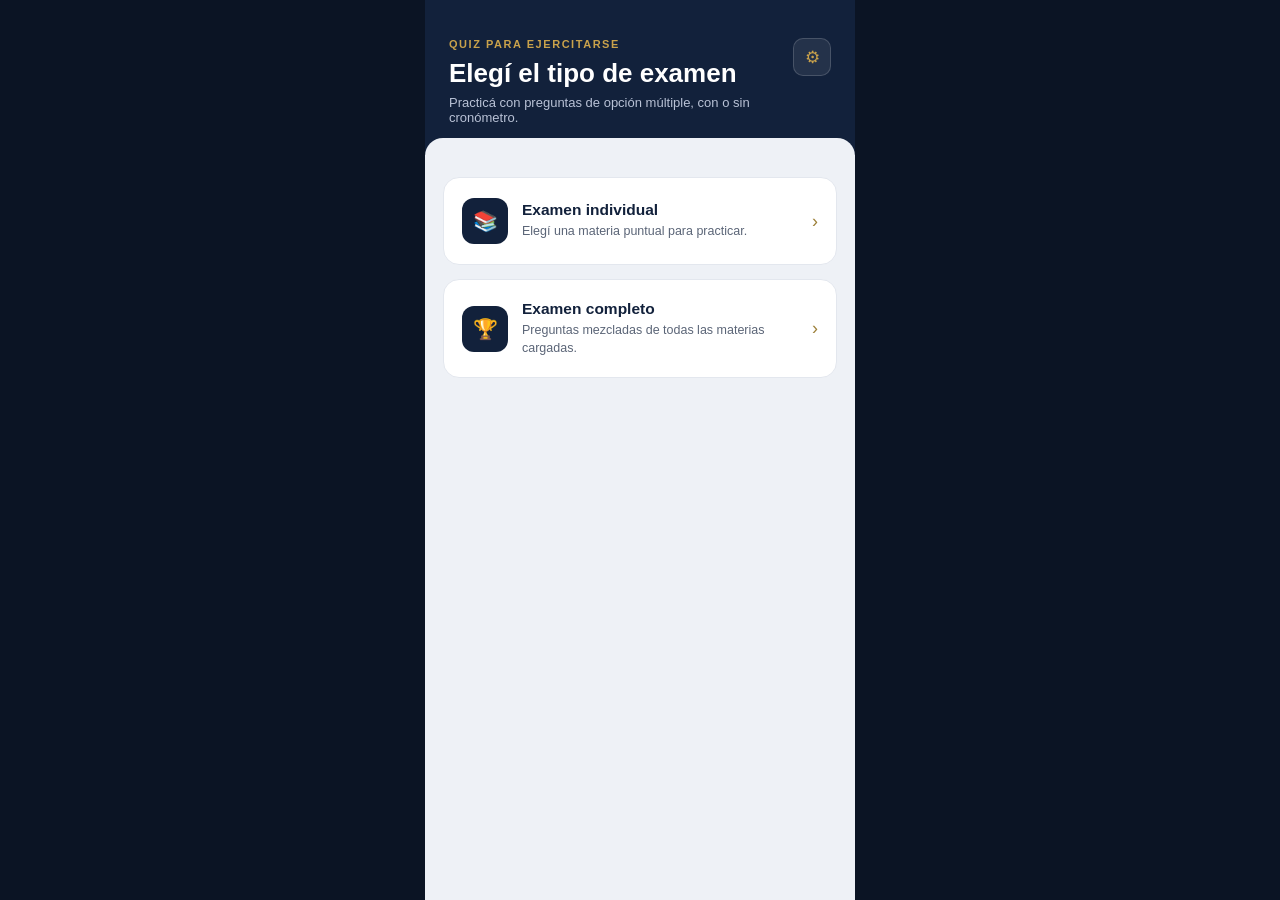
==== commit 3b4b9219: "Add files via upload" ====
--- a/index.html
+++ b/index.html
@@ -1,655 +1,982 @@
 <!DOCTYPE html>
 <html lang="es">
 <head>
-  <meta charset="UTF-8">
-
-  <meta
-    name="viewport"
-    content="width=device-width, initial-scale=1.0"
-  >
-
-  <title>Curso de Ascenso — Quiz</title>
-
-  <link rel="stylesheet" href="style.css">
+<meta charset="UTF-8">
+<meta name="viewport" content="width=device-width, initial-scale=1.0">
+<title>Curso de Ascenso &mdash; Quiz</title>
+<style>
+  :root {
+    --navy: #12213B;
+    --navy-2: #1C3357;
+    --steel: #2E4A72;
+    --gold: #C9A24B;
+    --gold-dim: #9C7F38;
+    --bg: #EEF1F6;
+    --card: #FFFFFF;
+    --ink: #141B28;
+    --ink-dim: #5B6577;
+    --ok: #2E7D4F;
+    --ok-bg: #E6F4EA;
+    --bad: #B3412C;
+    --bad-bg: #FBE9E4;
+    --border: #E3E7EE;
+    --white: #FFFFFF;
+  }
+  * { box-sizing: border-box; }
+  html, body {
+    margin: 0; padding: 0; height: 100%;
+    font-family: -apple-system, BlinkMacSystemFont, "Segoe UI", Roboto, Helvetica, Arial, sans-serif;
+    background: #0B1424;
+    color: var(--ink);
+  }
+  #phone {
+    max-width: 430px;
+    margin: 0 auto;
+    min-height: 100vh;
+    background: var(--bg);
+    position: relative;
+    overflow: hidden;
+    display: flex;
+    flex-direction: column;
+  }
+  .screen { display: none; flex-direction: column; flex: 1; min-height: 100vh; }
+  .screen.active { display: flex; }
+
+  /* ---------- HOME ---------- */
+  #screen-home { background: var(--bg); }
+  .home-hero {
+    background: var(--navy);
+    padding: 38px 24px 30px;
+    color: var(--white);
+    position: relative;
+  }
+  .home-hero::after {
+    content: "";
+    position: absolute; left: 0; right: 0; bottom: -1px; height: 18px;
+    background: var(--bg);
+    border-radius: 18px 18px 0 0;
+  }
+  .home-eyebrow {
+    color: var(--gold);
+    font-size: 11px; font-weight: 700; letter-spacing: .14em;
+    text-transform: uppercase; margin: 0 0 8px;
+  }
+  .home-title { font-size: 26px; font-weight: 700; margin: 0 0 6px; line-height: 1.2; }
+  .home-sub { font-size: 13px; color: #B9C2D6; margin: 0; }
+  .home-hero-top { display: flex; align-items: flex-start; justify-content: space-between; gap: 10px; }
+  .btn-settings-gear {
+    flex-shrink: 0;
+    width: 38px; height: 38px; border-radius: 10px;
+    background: rgba(255,255,255,0.08); border: 1px solid rgba(255,255,255,0.16);
+    color: var(--gold); font-size: 17px;
+    display: flex; align-items: center; justify-content: center; cursor: pointer;
+  }
+  .btn-settings-gear:active { transform: scale(0.96); }
+
+  .upload-box {
+    margin: 0 18px 4px;
+    background: var(--card);
+    border: 1.5px dashed var(--border);
+    border-radius: 14px;
+    padding: 14px 16px;
+  }
+  .upload-row {
+    display: flex; align-items: center; justify-content: space-between;
+    gap: 10px; margin-top: 10px; flex-wrap: wrap;
+  }
+  .upload-btn {
+    background: var(--navy); color: var(--gold);
+    font-size: 12.5px; font-weight: 700;
+    padding: 9px 14px; border-radius: 10px; cursor: pointer;
+    position: relative; overflow: hidden;
+  }
+  .upload-btn input[type="file"] {
+    position: absolute; inset: 0; opacity: 0; cursor: pointer;
+  }
+  .upload-check {
+    font-size: 11.5px; color: var(--ink-dim); display: flex; align-items: center; gap: 6px;
+  }
+  #upload-feedback {
+    margin-top: 10px; display: flex; flex-direction: column; gap: 4px;
+  }
+  .upload-msg {
+    font-size: 11.5px; padding: 7px 9px; border-radius: 8px;
+    background: var(--ok-bg); color: var(--ok);
+  }
+  .upload-msg.error { background: var(--bad-bg); color: var(--bad); }
+
+  .materias-list {
+    padding: 22px 18px 90px;
+    display: flex; flex-direction: column; gap: 12px;
+    flex: 1;
+  }
+  .materia-card {
+    background: var(--card);
+    border: 1px solid var(--border);
+    border-radius: 14px;
+    padding: 16px 16px;
+    display: flex; align-items: center; gap: 14px;
+    cursor: pointer;
+    transition: transform .12s ease, box-shadow .12s ease;
+  }
+  .materia-card:active { transform: scale(0.98); }
+  .materia-card:hover { box-shadow: 0 4px 14px rgba(18,33,59,0.08); }
+  .materia-num {
+    width: 38px; height: 38px; border-radius: 50%;
+    background: var(--navy); color: var(--gold);
+    display: flex; align-items: center; justify-content: center;
+    font-weight: 700; font-size: 13px; flex-shrink: 0;
+  }
+  .materia-info { flex: 1; min-width: 0; }
+  .materia-name { font-size: 14.5px; font-weight: 600; color: var(--navy); margin: 0 0 3px; }
+  .materia-count { font-size: 12px; color: var(--ink-dim); margin: 0; }
+  .materia-arrow { color: var(--gold-dim); font-size: 18px; }
+
+  /* ---------- TIPO DE EXAMEN ---------- */
+  .tipo-list { padding: 22px 18px 40px; display: flex; flex-direction: column; gap: 14px; flex: 1; }
+  .tipo-card {
+    background: var(--card); border: 1px solid var(--border); border-radius: 16px;
+    padding: 20px 18px; display: flex; align-items: center; gap: 14px; cursor: pointer;
+    transition: transform .12s ease, box-shadow .12s ease;
+  }
+  .tipo-card:active { transform: scale(0.98); }
+  .tipo-card:hover { box-shadow: 0 4px 14px rgba(18,33,59,0.08); }
+  .tipo-icon {
+    width: 46px; height: 46px; border-radius: 12px; background: var(--navy); color: var(--gold);
+    display: flex; align-items: center; justify-content: center; font-size: 20px; flex-shrink: 0;
+  }
+  .tipo-info { flex: 1; min-width: 0; }
+  .tipo-name { font-size: 15.5px; font-weight: 700; color: var(--navy); margin: 0 0 4px; }
+  .tipo-desc { font-size: 12.5px; color: var(--ink-dim); margin: 0; line-height: 1.4; }
+  .tipo-arrow { color: var(--gold-dim); font-size: 18px; flex-shrink: 0; }
+
+  /* ---------- CANTIDAD DE PREGUNTAS ---------- */
+  .count-options { display: flex; gap: 12px; padding: 10px 18px 0; }
+  .count-option {
+    flex: 1; background: var(--card); border: 1.5px solid var(--border); border-radius: 14px;
+    padding: 22px 10px; text-align: center; cursor: pointer; transition: border-color .12s, background .12s;
+  }
+  .count-option:active { transform: scale(0.98); }
+  .count-option.selected { border-color: var(--gold); background: #FBF6EA; }
+  .count-option-num { font-size: 24px; font-weight: 700; color: var(--navy); }
+  .count-option-label { font-size: 11px; color: var(--ink-dim); margin-top: 4px; }
+  .count-note { font-size: 12px; color: var(--bad); padding: 14px 18px 0; text-align: center; min-height: 16px; }
+  .count-footer { padding: 18px; margin-top: auto; }
+
+  .settings-bar {
+    position: sticky; bottom: 0;
+    background: var(--card);
+    border-top: 1px solid var(--border);
+    padding: 12px 18px 14px;
+    display: flex; flex-direction: column; gap: 12px;
+  }
+  .settings-row {
+    display: flex; align-items: center; justify-content: space-between;
+    gap: 10px;
+  }
+  .settings-row + .settings-row {
+    padding-top: 12px; border-top: 1px solid var(--border);
+  }
+  .settings-label { font-size: 12.5px; color: var(--ink); font-weight: 600; }
+  .settings-sub { font-size: 11px; color: var(--ink-dim); margin-top: 2px; }
+  .switch {
+    position: relative; width: 44px; height: 26px; flex-shrink: 0;
+  }
+  .switch input { opacity: 0; width: 0; height: 0; }
+  .switch-track {
+    position: absolute; inset: 0; background: #C7CEDA;
+    border-radius: 14px; cursor: pointer; transition: background .15s;
+  }
+  .switch-track::before {
+    content: ""; position: absolute; width: 20px; height: 20px;
+    left: 3px; top: 3px; background: white; border-radius: 50%;
+    transition: transform .15s;
+    box-shadow: 0 1px 3px rgba(0,0,0,0.25);
+  }
+  .switch input:checked + .switch-track { background: var(--gold); }
+  .switch input:checked + .switch-track::before { transform: translateX(18px); }
+  .seconds-input {
+    width: 46px; text-align: center; border: 1px solid var(--border);
+    border-radius: 8px; padding: 5px 4px; font-size: 13px; font-weight: 600;
+    color: var(--navy);
+  }
+
+  /* ---------- SETTINGS ---------- */
+  #screen-settings { background: var(--bg); }
+  .settings-hero {
+    background: var(--navy);
+    padding: 30px 20px 24px;
+    color: var(--white);
+    position: relative;
+    display: flex; align-items: center; gap: 14px;
+  }
+  .settings-hero::after {
+    content: "";
+    position: absolute; left: 0; right: 0; bottom: -1px; height: 18px;
+    background: var(--bg);
+    border-radius: 18px 18px 0 0;
+  }
+  .btn-back-settings {
+    width: 34px; height: 34px; border-radius: 10px; flex-shrink: 0;
+    background: rgba(255,255,255,0.08); border: 1px solid rgba(255,255,255,0.16);
+    color: var(--gold); font-size: 18px; font-weight: 700;
+    display: flex; align-items: center; justify-content: center; cursor: pointer;
+  }
+  .settings-hero-title { font-size: 19px; font-weight: 700; margin: 0; }
+  .settings-hero-sub { font-size: 12.5px; color: #B9C2D6; margin: 3px 0 0; }
+  .settings-body { padding: 20px 18px 40px; display: flex; flex-direction: column; gap: 16px; flex: 1; }
+  .upload-paste { margin-top: 12px; padding-top: 12px; border-top: 1px solid var(--border); }
+  #json-paste-area {
+    width: 100%; min-height: 74px; resize: vertical; margin-top: 8px;
+    border: 1px solid var(--border); border-radius: 10px; padding: 10px;
+    font-size: 12px; font-family: ui-monospace, monospace; color: var(--ink);
+  }
+  .upload-paste-btn {
+    margin-top: 8px; background: var(--navy); color: var(--gold);
+    font-size: 12.5px; font-weight: 700; border: none;
+    padding: 9px 14px; border-radius: 10px; cursor: pointer;
+  }
+  .settings-card {
+    background: var(--card); border: 1px solid var(--border); border-radius: 14px; padding: 16px;
+  }
+  .settings-card-title { font-size: 13.5px; font-weight: 700; color: var(--navy); margin: 0 0 3px; }
+  .settings-card-sub { font-size: 11.5px; color: var(--ink-dim); margin: 0 0 12px; }
+
+  /* ---------- MODAL ---------- */
+  .modal-overlay {
+    position: fixed; inset: 0; background: rgba(11,20,36,0.6);
+    display: none; align-items: center; justify-content: center;
+    padding: 24px; z-index: 50;
+  }
+  .modal-overlay.active { display: flex; }
+  .modal-card {
+    background: var(--card); border-radius: 18px; width: 100%; max-width: 360px;
+    overflow: hidden; box-shadow: 0 18px 40px rgba(11,20,36,0.35);
+  }
+  .modal-header {
+    background: var(--navy); padding: 20px 20px 16px; color: var(--white); position: relative;
+  }
+  .modal-icon {
+    width: 40px; height: 40px; border-radius: 50%; background: rgba(201,162,75,0.16);
+    color: var(--gold); display: flex; align-items: center; justify-content: center;
+    font-size: 19px; margin-bottom: 10px;
+  }
+  .modal-title { font-size: 16px; font-weight: 700; margin: 0; }
+  .modal-sub { font-size: 12px; color: #B9C2D6; margin: 3px 0 0; }
+  .modal-body { padding: 16px 20px; max-height: 40vh; overflow-y: auto; display: flex; flex-direction: column; gap: 8px; }
+  .modal-footer { padding: 4px 20px 20px; }
+
+  /* ---------- QUIZ ---------- */
+  #screen-quiz { background: var(--bg); position: relative; }
+  .quiz-header { padding: 28px 20px 14px; }
+  .quiz-titles { margin-bottom: 14px; display: flex; align-items: flex-start; justify-content: space-between; gap: 12px; }
+  .quiz-titles-text { min-width: 0; flex: 1; }
+  .btn-cancel-quiz {
+    width: 100%; text-align: center; padding: 16px; border: 1.5px solid var(--bad);
+    border-radius: 12px; background: var(--bad-bg); color: var(--bad);
+    font-size: 15px; font-weight: 700; cursor: pointer;
+  }
+  .btn-cancel-quiz:active { transform: scale(0.98); }
+  .quiz-materia-title {
+    font-size: 20px; font-weight: 700; color: var(--navy);
+    white-space: nowrap; overflow: hidden; text-overflow: ellipsis;
+    margin: 0;
+  }
+  .quiz-status { font-size: 13px; font-weight: 700; color: var(--gold-dim); margin: 4px 0 0; }
+  .progress-track {
+    height: 10px; background: var(--border); border-radius: 5px; overflow: hidden;
+  }
+  .progress-fill { height: 100%; width: 0%; background: var(--gold); transition: width .25s ease; }
+
+  .quiz-body {
+    flex: 1; overflow-y: auto; padding: 0 18px 200px;
+  }
+  .question-card {
+    background: var(--card); border: 1.5px solid var(--border); border-radius: 14px;
+    padding: 18px; margin-bottom: 18px;
+  }
+  .question-label {
+    font-size: 11px; font-weight: 700; letter-spacing: .08em; color: var(--gold-dim);
+    text-transform: uppercase; margin: 0 0 6px;
+  }
+  .question-text { font-size: 15.5px; line-height: 1.5; color: var(--ink); margin: 0; }
+
+  .answers { display: flex; flex-direction: column; gap: 10px; }
+  .answer-option {
+    background: var(--card); border: 1.5px solid var(--border); border-radius: 12px;
+    padding: 13px 14px; display: flex; align-items: center; gap: 12px;
+    font-size: 13.5px; color: var(--ink); cursor: pointer;
+    transition: border-color .12s, background .12s;
+  }
+  .answer-option:hover { border-color: var(--gold-dim); }
+  .answer-option .letter {
+    width: 24px; height: 24px; border-radius: 50%; background: var(--bg);
+    color: var(--navy); font-size: 12px; font-weight: 700;
+    display: flex; align-items: center; justify-content: center; flex-shrink: 0;
+  }
+  .answer-option.selected { border-color: var(--gold); background: #FBF6EA; }
+  .answer-option.selected .letter { background: var(--gold); color: var(--white); }
+  .answer-option.correct { border-color: var(--ok); background: var(--ok-bg); }
+  .answer-option.correct .letter { background: var(--ok); color: white; }
+  .answer-option.wrong { border-color: var(--bad); background: var(--bad-bg); }
+  .answer-option.wrong .letter { background: var(--bad); color: white; }
+  .answer-option.disabled { cursor: default; }
+
+  .quiz-footer {
+    position: absolute; left: 0; right: 0; bottom: 0;
+    padding: 18px; display: flex; flex-direction: column; gap: 10px;
+  }
+  .btn-primary {
+    width: 100%; text-align: center; padding: 15px; border: none;
+    border-radius: 12px; background: var(--navy); color: var(--gold);
+    font-size: 14.5px; font-weight: 700; cursor: pointer;
+    opacity: .5; transition: opacity .15s;
+  }
+  .btn-primary.enabled { opacity: 1; }
+  .btn-primary:disabled { cursor: not-allowed; }
+
+  /* Floating timer */
+  #timer-card-wrapper {
+    position: absolute; right: 22px; bottom: 190px;
+    width: 86px; height: 86px; display: none;
+  }
+  #timer-pulse-ring {
+    position: absolute; inset: 0; border-radius: 50%;
+    border: 2.5px solid var(--gold);
+    animation: pulseRing 1s linear infinite;
+  }
+  #timer-pulse-ring.urgent { border-color: var(--bad); animation-duration: .7s; }
+  #timer-circle {
+    position: absolute; inset: 11px; border-radius: 50%;
+    background: var(--navy); border: 2.5px solid var(--gold);
+    display: flex; flex-direction: column; align-items: center; justify-content: center;
+  }
+  #timer-circle.urgent { background: var(--bad); border-color: var(--white); }
+  #timer-icon { font-size: 12px; color: var(--gold); }
+  #timer-circle.urgent #timer-icon { color: var(--white); }
+  #timer-value { font-size: 22px; font-weight: 700; color: var(--white); line-height: 1.1; }
+  @keyframes pulseRing {
+    0% { transform: scale(1); opacity: .9; }
+    100% { transform: scale(1.45); opacity: 0; }
+  }
+
+  /* ---------- RESULTS ---------- */
+  #screen-results { background: var(--navy); color: var(--white); align-items: center; justify-content: center; text-align: center; padding: 40px 24px; }
+  .results-eyebrow { color: var(--gold); font-size: 11px; font-weight: 700; letter-spacing: .14em; text-transform: uppercase; margin: 0 0 14px; }
+  .results-score { font-size: 56px; font-weight: 700; margin: 0; line-height: 1; }
+  .results-total { font-size: 15px; color: #B9C2D6; margin: 8px 0 0; }
+  .results-pct {
+    margin: 22px 0 30px; font-size: 14px; font-weight: 700; color: var(--navy);
+    background: var(--gold); display: inline-block; padding: 8px 18px; border-radius: 20px;
+  }
+  .results-actions { display: flex; flex-direction: column; gap: 10px; width: 100%; max-width: 280px; }
+  .btn-secondary {
+    padding: 14px; border-radius: 12px; border: 1.5px solid rgba(255,255,255,0.25);
+    background: transparent; color: var(--white); font-size: 14px; font-weight: 600; cursor: pointer;
+  }
+  .btn-gold {
+    padding: 14px; border-radius: 12px; border: none;
+    background: var(--gold); color: var(--navy); font-size: 14px; font-weight: 700; cursor: pointer;
+  }
+
+  ::-webkit-scrollbar { width: 0; height: 0; }
+</style>
 </head>
-
 <body>
-
 <div id="phone">
 
-  <!-- ============ HOME ============ -->
+  <!-- ============ HOME (tipo de examen) ============ -->
   <section id="screen-home" class="screen active">
-
     <div class="home-hero">
-
       <div class="home-hero-top">
-
         <div>
-          <p class="home-eyebrow">
-            QUIZ para ejercitarse.
-          </p>
-
-          <h1 class="home-title">
-            Elegí el tipo de examen
-          </h1>
-
-          <p class="home-sub">
-            Practicá con preguntas de opción múltiple, con o sin cronómetro.
-          </p>
+          <p class="home-eyebrow">QUIZ para ejercitarse</p>
+          <h1 class="home-title">Elegí el tipo de examen</h1>
+          <p class="home-sub">Practicá con preguntas de opción múltiple, con o sin cronómetro.</p>
         </div>
-
-        <button
-          type="button"
-          class="btn-settings-gear"
-          id="btn-open-settings"
-          title="Configuración"
-          aria-label="Abrir configuración"
-        >
-          <span aria-hidden="true">&#9881;</span>
-        </button>
-
-      </div>
-
-    </div>
-
+        <button class="btn-settings-gear" id="btn-open-settings" title="Configuración">&#9881;</button>
+      </div>
+    </div>
     <div class="tipo-list">
-
-      <div
-        class="tipo-card"
-        id="btn-tipo-individual"
-        role="button"
-        tabindex="0"
-      >
-
-        <div class="tipo-icon" aria-hidden="true">
-          &#128218;
+      <div class="tipo-card" id="btn-tipo-individual">
+        <div class="tipo-icon">&#128218;</div>
+        <div class="tipo-info">
+          <p class="tipo-name">Examen individual</p>
+          <p class="tipo-desc">Elegí una materia puntual para practicar.</p>
         </div>
-
+        <div class="tipo-arrow">&#8250;</div>
+      </div>
+      <div class="tipo-card" id="btn-tipo-completo">
+        <div class="tipo-icon">&#127942;</div>
         <div class="tipo-info">
-          <p class="tipo-name">
-            Examen individual
-          </p>
-
-          <p class="tipo-desc">
-            Elegí una materia puntual para practicar.
-          </p>
+          <p class="tipo-name">Examen completo</p>
+          <p class="tipo-desc">Preguntas mezcladas de todas las materias cargadas.</p>
         </div>
-
-        <div class="tipo-arrow" aria-hidden="true">
-          &#8250;
-        </div>
-
-      </div>
-
-      <div
-        class="tipo-card"
-        id="btn-tipo-completo"
-        role="button"
-        tabindex="0"
-      >
-
-        <div class="tipo-icon" aria-hidden="true">
-          &#127942;
-        </div>
-
-        <div class="tipo-info">
-          <p class="tipo-name">
-            Examen completo
-          </p>
-
-          <p class="tipo-desc">
-            Preguntas mezcladas de todas las materias cargadas.
-          </p>
-        </div>
-
-        <div class="tipo-arrow" aria-hidden="true">
-          &#8250;
-        </div>
-
-      </div>
-
-    </div>
-
+        <div class="tipo-arrow">&#8250;</div>
+      </div>
+    </div>
   </section>
 
-
-  <!-- ============ MATERIAS ============ -->
+  <!-- ============ MATERIAS (examen individual) ============ -->
   <section id="screen-materias" class="screen">
-
     <div class="settings-hero">
-
-      <button
-        type="button"
-        class="btn-back-settings"
-        id="btn-back-materias"
-        aria-label="Volver"
-      >
-        &#8249;
-      </button>
-
+      <button class="btn-back-settings" id="btn-back-materias">&#8249;</button>
       <div>
-        <p class="settings-hero-title">
-          Elegí una materia
-        </p>
-
-        <p class="settings-hero-sub">
-          Examen individual
-        </p>
-      </div>
-
-    </div>
-
-    <div
-      class="materias-list"
-      id="materias-list"
-    ></div>
-
+        <p class="settings-hero-title">Elegí una materia</p>
+        <p class="settings-hero-sub">Examen individual</p>
+      </div>
+    </div>
+    <div class="materias-list" id="materias-list"></div>
   </section>
-
 
   <!-- ============ CANTIDAD DE PREGUNTAS ============ -->
   <section id="screen-count" class="screen">
-
     <div class="settings-hero">
-
-      <button
-        type="button"
-        class="btn-back-settings"
-        id="btn-back-count"
-        aria-label="Volver"
-      >
-        &#8249;
-      </button>
-
+      <button class="btn-back-settings" id="btn-back-count">&#8249;</button>
       <div>
-
-        <p
-          class="settings-hero-title"
-          id="count-screen-title"
-        >
-          Cantidad de preguntas
-        </p>
-
-        <p
-          class="settings-hero-sub"
-          id="count-screen-sub"
-        >
-          Elegí cuántas preguntas querés responder
-        </p>
-
-      </div>
-
-    </div>
-
+        <p class="settings-hero-title" id="count-screen-title">Cantidad de preguntas</p>
+        <p class="settings-hero-sub" id="count-screen-sub">Elegí cuántas preguntas querés responder</p>
+      </div>
+    </div>
     <div class="count-options">
-
-      <div
-        class="count-option"
-        data-count="10"
-        role="button"
-        tabindex="0"
-      >
-        <div class="count-option-num">
-          10
+      <div class="count-option" data-count="10">
+        <div class="count-option-num">10</div>
+        <div class="count-option-label">preguntas</div>
+      </div>
+      <div class="count-option" data-count="20">
+        <div class="count-option-num">20</div>
+        <div class="count-option-label">preguntas</div>
+      </div>
+      <div class="count-option" data-count="30">
+        <div class="count-option-num">30</div>
+        <div class="count-option-label">preguntas</div>
+      </div>
+    </div>
+    <p class="count-note" id="count-note"></p>
+    <div class="count-footer">
+      <button class="btn-primary" id="btn-start-test" disabled>Iniciar test</button>
+    </div>
+  </section>
+
+  <!-- ============ SETTINGS ============ -->
+  <section id="screen-settings" class="screen">
+    <div class="settings-hero">
+      <button class="btn-back-settings" id="btn-close-settings">&#8249;</button>
+      <div>
+        <p class="settings-hero-title">Configuración</p>
+        <p class="settings-hero-sub">Cargar materias y ajustar el quiz</p>
+      </div>
+    </div>
+    <div class="settings-body">
+      <div class="settings-card">
+        <div class="settings-card-title">Cargar preguntas (JSON)</div>
+        <div class="settings-card-sub">Subí uno o más archivos con el formato de materiaN.json (materia_id, materia_name, questions)</div>
+        <div class="upload-row">
+          <label class="upload-btn">
+            Elegir archivo(s)
+            <input type="file" id="json-file-input" accept=".json" multiple>
+          </label>
+          <label class="upload-check">
+            <input type="checkbox" id="replace-toggle">
+            Reemplazar si ya existe
+          </label>
         </div>
-
-        <div class="count-option-label">
-          preguntas
+        <div class="upload-paste">
+          <div class="settings-sub" style="margin-bottom:6px;">¿En iPhone no se abre el selector de archivos? Pegá el JSON acá directamente:</div>
+          <textarea id="json-paste-area" placeholder='{"materia_id": "m8", "materia_name": "...", "questions": [...]}'></textarea>
+          <button class="upload-paste-btn" id="btn-load-paste">Cargar este texto</button>
         </div>
       </div>
-
-      <div
-        class="count-option"
-        data-count="20"
-        role="button"
-        tabindex="0"
-      >
-        <div class="count-option-num">
-          20
+      <div class="settings-bar" style="position:static; border-radius:14px; border:1px solid var(--border);">
+        <div class="settings-row">
+          <div>
+            <div class="settings-label">Cronómetro por pregunta</div>
+            <div class="settings-sub" id="timer-sub-label">Desactivado</div>
+          </div>
+          <div style="display:flex; align-items:center; gap:10px;">
+            <input type="number" class="seconds-input" id="timer-seconds-input" value="20" min="5" max="120">
+            <label class="switch">
+              <input type="checkbox" id="timer-toggle">
+              <span class="switch-track"></span>
+            </label>
+          </div>
         </div>
-
-        <div class="count-option-label">
-          preguntas
-        </div>
-      </div>
-
-      <div
-        class="count-option"
-        data-count="30"
-        role="button"
-        tabindex="0"
-      >
-        <div class="count-option-num">
-          30
-        </div>
-
-        <div class="count-option-label">
-          preguntas
-        </div>
-      </div>
-
-    </div>
-
-    <p
-      class="count-note"
-      id="count-note"
-    ></p>
-
-    <div class="count-footer">
-
-      <button
-        type="button"
-        class="btn-primary"
-        id="btn-start-test"
-        disabled
-      >
-        Iniciar test
-      </button>
-
-    </div>
-
+      </div>
+    </div>
   </section>
 
-
-  <!-- ============ CONFIGURACIÓN ============ -->
-  <section id="screen-settings" class="screen">
-
-    <div class="settings-hero">
-
-      <button
-        type="button"
-        class="btn-back-settings"
-        id="btn-close-settings"
-        aria-label="Volver al inicio"
-      >
-        &#8249;
-      </button>
-
-      <div>
-
-        <p class="settings-hero-title">
-          Configuración
-        </p>
-
-        <p class="settings-hero-sub">
-          Cargar materias y ajustar el quiz
-        </p>
-
-      </div>
-
-    </div>
-
-    <div class="settings-body">
-
-      <div class="settings-card">
-
-        <div class="settings-card-title">
-          Cargar preguntas JSON
-        </div>
-
-        <div class="settings-card-sub">
-          Subí uno o más archivos con el formato
-          materiaN.json: materia_id, materia_name y questions.
-        </div>
-
-        <div class="upload-row">
-
-          <label class="upload-btn">
-
-            Elegir archivo(s)
-
-            <input
-              type="file"
-              id="json-file-input"
-              accept=".json,application/json"
-              multiple
-            >
-
-          </label>
-
-          <label class="upload-check">
-
-            <input
-              type="checkbox"
-              id="replace-toggle"
-            >
-
-            Reemplazar si ya existe
-
-          </label>
-
-        </div>
-
-        <div class="upload-paste">
-
-          <div
-            class="settings-sub"
-            style="margin-bottom: 6px;"
-          >
-            ¿En iPhone no se abre el selector de archivos?
-            Pegá el JSON acá directamente:
-          </div>
-
-          <textarea
-            id="json-paste-area"
-            spellcheck="false"
-            placeholder='{"materia_id":"m8","materia_name":"Nueva materia","questions":[...]}'
-          ></textarea>
-
-          <button
-            type="button"
-            class="upload-paste-btn"
-            id="btn-load-paste"
-          >
-            Cargar este texto
-          </button>
-
-        </div>
-
-      </div>
-
-      <div
-        class="settings-bar"
-        style="
-          position: static;
-          border-radius: 14px;
-          border: 1px solid var(--border);
-        "
-      >
-
-        <div class="settings-row">
-
-          <div>
-
-            <div class="settings-label">
-              Cronómetro por pregunta
-            </div>
-
-            <div
-              class="settings-sub"
-              id="timer-sub-label"
-            >
-              Desactivado
-            </div>
-
-          </div>
-
-          <div
-            style="
-              display: flex;
-              align-items: center;
-              gap: 10px;
-            "
-          >
-
-            <input
-              type="number"
-              class="seconds-input"
-              id="timer-seconds-input"
-              value="20"
-              min="5"
-              max="120"
-              inputmode="numeric"
-              aria-label="Segundos por pregunta"
-            >
-
-            <label class="switch">
-
-              <input
-                type="checkbox"
-                id="timer-toggle"
-                aria-label="Activar cronómetro"
-              >
-
-              <span class="switch-track"></span>
-
-            </label>
-
-          </div>
-
-        </div>
-
-      </div>
-
-    </div>
-
-  </section>
-
-
-  <!-- ============ MODAL DE CARGA ============ -->
-  <div
-    class="modal-overlay"
-    id="upload-modal-overlay"
-    role="dialog"
-    aria-modal="true"
-    aria-labelledby="upload-modal-title"
-    aria-hidden="true"
-  >
-
+  <!-- ============ UPLOAD MODAL ============ -->
+  <div class="modal-overlay" id="upload-modal-overlay">
     <div class="modal-card">
-
       <div class="modal-header">
-
-        <div class="modal-icon" aria-hidden="true">
-          &#10003;
-        </div>
-
-        <p
-          class="modal-title"
-          id="upload-modal-title"
-        >
-          Carga de materias
-        </p>
-
-        <p
-          class="modal-sub"
-          id="modal-sub"
-        >
-          Resultado del procesamiento
-        </p>
-
-      </div>
-
-      <div
-        class="modal-body"
-        id="modal-body"
-      ></div>
-
+        <div class="modal-icon">&#10003;</div>
+        <p class="modal-title">Carga de materias</p>
+        <p class="modal-sub" id="modal-sub">Resultado del procesamiento</p>
+      </div>
+      <div class="modal-body" id="modal-body"></div>
       <div class="modal-footer">
-
-        <button
-          type="button"
-          class="btn-primary enabled"
-          id="btn-modal-close"
-        >
-          Listo
-        </button>
-
-      </div>
-
-    </div>
-
+        <button class="btn-primary enabled" id="btn-modal-close">Listo</button>
+      </div>
+    </div>
   </div>
 
 
   <!-- ============ QUIZ ============ -->
   <section id="screen-quiz" class="screen">
-
     <div class="quiz-header">
-
       <div class="quiz-titles">
-
         <div class="quiz-titles-text">
-
-          <p
-            class="quiz-materia-title"
-            id="quiz-materia-title"
-          >
-            Materia
-          </p>
-
-          <p
-            class="quiz-status"
-            id="quiz-status"
-          >
-            Pregunta 1 de 10
-          </p>
-
+          <p class="quiz-materia-title" id="quiz-materia-title">Materia</p>
+          <p class="quiz-status" id="quiz-status">Pregunta 1 de 10</p>
         </div>
-
-      </div>
-
-      <div class="progress-track">
-
-        <div
-          class="progress-fill"
-          id="progress-fill"
-        ></div>
-
-      </div>
-
+      </div>
+      <div class="progress-track"><div class="progress-fill" id="progress-fill"></div></div>
     </div>
 
     <div class="quiz-body">
-
       <div class="question-card">
-
-        <p
-          class="question-label"
-          id="question-label"
-        >
-          PREGUNTA 1
-        </p>
-
-        <p
-          class="question-text"
-          id="question-text"
-        >
-          Cargando...
-        </p>
-
-      </div>
-
-      <div
-        class="answers"
-        id="answers-container"
-      ></div>
-
+        <p class="question-label" id="question-label">PREGUNTA 1</p>
+        <p class="question-text" id="question-text">Cargando...</p>
+      </div>
+      <div class="answers" id="answers-container"></div>
     </div>
 
     <div class="quiz-footer">
-
-      <button
-        type="button"
-        class="btn-primary"
-        id="btn-confirm"
-        disabled
-      >
-        Confirmar respuesta
-      </button>
-
-      <button
-        type="button"
-        class="btn-cancel-quiz"
-        id="btn-cancel-quiz"
-      >
-        Cancelar examen
-      </button>
-
-    </div>
-
-    <div
-      id="timer-card-wrapper"
-      aria-live="polite"
-    >
-
+      <button class="btn-primary" id="btn-confirm" disabled>Confirmar respuesta</button>
+      <button class="btn-cancel-quiz" id="btn-cancel-quiz">Cancelar examen</button>
+    </div>
+
+    <div id="timer-card-wrapper">
       <div id="timer-pulse-ring"></div>
-
       <div id="timer-circle">
-
-        <span id="timer-icon" aria-hidden="true">
-          &#9201;
-        </span>
-
-        <span id="timer-value">
-          20
-        </span>
-
-      </div>
-
-    </div>
-
+        <span id="timer-icon">&#9201;</span>
+        <span id="timer-value">20</span>
+      </div>
+    </div>
   </section>
 
-
-  <!-- ============ RESULTADOS ============ -->
+  <!-- ============ RESULTS ============ -->
   <section id="screen-results" class="screen">
-
-    <p
-      class="results-eyebrow"
-      id="results-materia"
-    >
-      Materia
-    </p>
-
-    <p class="results-score">
-
-      <span id="results-score">
-        0
-      </span>
-
-      <span
-        style="
-          font-size: 28px;
-          color: #B9C2D6;
-        "
-      >
-        &nbsp;/&nbsp;
-
-        <span id="results-total-inline">
-          0
-        </span>
-
-      </span>
-
-    </p>
-
-    <p class="results-total">
-      respuestas correctas
-    </p>
-
-    <div
-      class="results-pct"
-      id="results-pct"
-    >
-      0%
-    </div>
-
+    <p class="results-eyebrow" id="results-materia">Materia</p>
+    <p class="results-score"><span id="results-score">0</span><span style="font-size:28px; color:#B9C2D6;">&nbsp;/&nbsp;<span id="results-total-inline">0</span></span></p>
+    <p class="results-total">respuestas correctas</p>
+    <div class="results-pct" id="results-pct">0%</div>
     <div class="results-actions">
-
-      <button
-        type="button"
-        class="btn-gold"
-        id="btn-retry"
-      >
-        Repetir examen
-      </button>
-
-      <button
-        type="button"
-        class="btn-secondary"
-        id="btn-home"
-      >
-        Volver al inicio
-      </button>
-
-    </div>
-
+      <button class="btn-gold" id="btn-retry">Repetir esta materia</button>
+      <button class="btn-secondary" id="btn-home">Volver al inicio</button>
+    </div>
   </section>
 
 </div>
 
-<script src="script.js"></script>
-
+<script>
+const MATERIAS = {"m1": {"materia_id": "m1", "materia_name": "Jefe de Servicios", "questions": [{"text": "Según el Art. 88 de la Ley N° 5688, ¿durante qué horario rige el deber del personal policial de intervenir ante situaciones riesgosas?", "options": ["Únicamente durante allanamientos ordenados", "Durante su horario de servicio ordinario o complementario", "Solo si media orden expresa del Jefe de Dependencia"], "correct": 1}, {"text": "Desde un enfoque práctico, ¿cuáles son los cuatro tipos de intervención en toda actuación policial?", "options": ["Hechos, Faltas, Contravenciones y Delitos", "Denuncias, Sumarios, Actas y Expedientes", "Detenciones, Secuestros, Allanamientos y Testimoniales"], "correct": 0}, {"text": "¿Cómo se denomina el sistema informático donde la Policía de la Ciudad registra, gestiona y audita digitalmente sus actuaciones?", "options": ["SADE", "GAP Web (Sistema de Gestión de Actuaciones Policiales)", "SIRMA"], "correct": 1}, {"text": "En contexto policial, un 'Hecho' se define como:", "options": ["Toda situación que constituye delito de acción pública", "Una situación con la que toma contacto el funcionario sin que llegue a constituir falta, contravención o delito", "Exclusivamente los accidentes de tránsito con lesionados"], "correct": 1}, {"text": "Cuando un hecho no amerita expediente Constancia ni Contravención, ¿cómo queda registrado?", "options": ["No se registra de ninguna forma", "Mediante constancia en el parte del móvil y carta de novedades del D.E.P.", "Se remite directamente al fuero civil"], "correct": 1}, {"text": "¿Qué instrumento se utiliza para registrar una Falta de Tránsito?", "options": ["El Acta de Infracción", "El Acta Circunstanciada", "El Acta de Secuestro"], "correct": 0}, {"text": "¿Qué organismo tiene competencia en el tratamiento de las faltas comprendidas en la Ley 451 (Régimen de Faltas) de la Ciudad?", "options": ["La Dirección General de Administración de Infracciones (DGAI)", "La Fiscalía Penal, Contravencional y de Faltas", "El Cuerpo de Agentes de Control de Tránsito exclusivamente"], "correct": 0}, {"text": "Una vez labrada el acta de infracción municipal, ¿mediante qué sistema se eleva a la DGAI?", "options": ["Por correo postal certificado", "Mediante expediente electrónico en el sistema SADE", "Se archiva en la dependencia sin elevarse"], "correct": 1}, {"text": "Las contravenciones constituyen una infracción a:", "options": ["El Código Penal de la Nación", "El Código Contravencional - Ley N° 1472", "La Ley 5688 exclusivamente"], "correct": 1}, {"text": "En materia contravencional, ¿qué autoridad judicial resulta competente según turnos judiciales?", "options": ["El Juzgado en lo Civil", "La Fiscalía Penal, Contravencional y de Faltas en turno del Ministerio Público Fiscal", "La Cámara Federal"], "correct": 1}, {"text": "Ante una flagrante contravención que produzca grave e inminente peligro para la salud o seguridad públicas, la autoridad preventora puede adoptar como medida precautoria:", "options": ["La clausura preventiva", "La detención por 48 horas sin consulta", "El decomiso definitivo automático"], "correct": 0}, {"text": "La superioridad que se ejerce sobre otro por poseer un grado superior en la escala jerárquica se denomina:", "options": ["Superioridad funcional", "Superioridad jerárquica", "Superioridad orgánica"], "correct": 1}, {"text": "La superioridad que se ejerce durante una misión u operación concreta, con independencia del grado o cargo, se denomina:", "options": ["Superioridad por antigüedad", "Superioridad orgánica", "Superioridad funcional"], "correct": 2}, {"text": "Los egresados del Instituto Superior de Seguridad Pública se integran al Escalafón General Policial en:", "options": ["El primer puesto del grado de Oficial", "El último puesto del grado de Oficial", "El puesto que determine su antigüedad civil previa"], "correct": 1}, {"text": "En el orden de precedencia entre personal del mismo grado (sin tener en cuenta la antigüedad), ¿quién precede en primer lugar?", "options": ["El personal en situación de retiro", "El personal en situación de actividad", "El personal en retiro llamado a prestar servicios"], "correct": 1}, {"text": "Según el Art. 88 de la Ley N° 5688, el deber de intervenir ante situaciones riesgosas rige únicamente durante el horario de servicio ordinario, y no durante el complementario.", "type": "vf", "correct": false}, {"text": "El GAP Web es el sistema informático mediante el cual la Policía de la Ciudad registra, gestiona y audita digitalmente sus actuaciones.", "type": "vf", "correct": true}]}, "m2": {"materia_id": "m2", "materia_name": "Jefe de Oficina Judicial", "questions": [{"text": "Según la RESOL-2023-1834-GCABA-JPCAD, la Oficina de Judiciales se compone de:", "options": ["Jefe de la Oficina de Judiciales, Depósito Judicial y personal en funciones administrativas", "Solo el Jefe de la Oficina y un chofer asignado", "Jefe de Judiciales y Jefe de Guardia únicamente"], "correct": 0}, {"text": "El Jefe de Judiciales es nombrado por:", "options": ["El Ministerio de Seguridad directamente", "El Jefe de la División", "Votación del personal de la dependencia"], "correct": 1}, {"text": "En materia judicial, el Jefe de Judiciales actúa como:", "options": ["Secretario en la sustanciación de las actuaciones labradas en la oficina", "Juez de instrucción sumarial", "Fiscal auxiliar de turno"], "correct": 0}, {"text": "¿Está facultado el Jefe de Judiciales para citar ciudadanos a presentarse en sede policial a fin de cumplir diligencias?", "options": ["Sí, cuando sea necesario para la instrucción sumarial", "No, solo puede hacerlo un juez", "Solo con autorización previa del Ministerio Público Fiscal por escrito"], "correct": 0}, {"text": "Entre los libros y registros que debe mantener actualizados el Jefe de Judiciales se encuentra:", "options": ["El libro de asistencia del comedor policial", "El libro registro de sumarios y contravenciones", "El libro de mantenimiento vehicular"], "correct": 1}, {"text": "El artículo de la RESOL-2023-1834-GCABA-JPCAD que enumera de forma detallada las atribuciones y deberes del Jefe de Judiciales es el:", "options": ["Artículo 88", "Artículo 141", "Artículo 53"], "correct": 1}, {"text": "Ante toda novedad relacionada con consignas y medidas de protección, el Jefe de Judiciales debe comunicar de inmediato a:", "options": ["Los medios de prensa", "El Jefe de la Dependencia o de la División", "El detenido bajo custodia"], "correct": 1}, {"text": "Si en un Expediente de Exposición no pudiera identificarse o ubicarse al propietario de los elementos involucrados, ¿a qué autoridad se da intervención para resolver su destino final?", "options": ["A la autoridad judicial del fuero civil", "A la Legislatura porteña", "Al Registro de la Propiedad Automotor exclusivamente"], "correct": 0}]}, "m3": {"materia_id": "m3", "materia_name": "CPPCABA", "questions": [{"text": "La Teoría del Caso se define como:", "options": ["Un simple listado de pruebas documentales", "Una historia simple, lógica y persuasiva sobre lo que realmente sucedió", "Un formulario preimpreso de acta contravencional"], "correct": 1}, {"text": "El estándar probatorio para arribar a una condena, mencionado en el marco de la Teoría del Caso, es:", "options": ["Certeza absoluta e infalible", "Más allá de toda duda razonable (in dubio pro reo)", "Simple verosimilitud de los hechos"], "correct": 1}, {"text": "La característica de la Teoría del Caso según la cual no pueden presentarse varias versiones alternativas de los hechos se denomina:", "options": ["Mutable", "Verosímil", "Única"], "correct": 2}, {"text": "La característica que exige que la Teoría del Caso dé cuenta de todos los hechos, sin dejar cabos sueltos, se denomina:", "options": ["Autosuficiente", "Flexible", "Provisoria"], "correct": 0}, {"text": "El relato de los hechos dentro de la Teoría del Caso debe responder principalmente a las preguntas:", "options": ["Quién, qué, cuándo, dónde, cómo (y por qué)", "Cuánto, cuándo y con qué presupuesto", "Quién ganó y quién perdió el litigio"], "correct": 0}, {"text": "El relato de los hechos de la Teoría del Caso NO puede contener:", "options": ["Los datos de tiempo y lugar del hecho", "Valoraciones jurídicas ni probatorias", "El nombre del imputado"], "correct": 1}, {"text": "Desde la 'notitia criminis', la Teoría del Caso resulta útil para:", "options": ["Llevar adelante la investigación, decidir la fortaleza del caso y preparar la audiencia de juicio oral", "Reemplazar la denuncia penal formal", "Evitar la intervención de la Fiscalía"], "correct": 0}, {"text": "Según el programa tentativo de la materia, en la clase dedicada a 'urgencia e inmediatez' se abordan especialmente:", "options": ["Flagrancia y sus tipos, allanamiento y secuestro", "Régimen disciplinario y sumarios administrativos", "Organigrama de la Oficina de Administración"], "correct": 0}]}, "m4": {"materia_id": "m4", "materia_name": "Guía de Actuación Policial", "questions": [{"text": "El D.E.I.M. (Dispositivo Electrónico de Inmovilización Momentánea) es un sistema diseñado para:", "options": ["El registro fotográfico de detenidos", "La inmovilización muscular momentánea, de baja letalidad", "La comunicación radial encriptada"], "correct": 1}, {"text": "El uso del D.E.I.M. debe aplicarse únicamente cuando se justifique su necesidad, conforme a:", "options": ["El Protocolo para el Uso de la Fuerza (4-OPT-001)", "El Código Contravencional", "El Reglamento de Uniformes"], "correct": 0}, {"text": "El D.E.I.M. debe utilizarse junto con:", "options": ["Un testigo civil obligatorio", "Una cámara audiovisual compatible que registre y conserve audio y video de la intervención", "Autorización escrita del Ministerio Público Fiscal en el momento"], "correct": 1}, {"text": "Según el Modelo de Protocolo Latinoamericano, el femicidio se define como:", "options": ["Cualquier homicidio ocurrido dentro del ámbito doméstico", "La muerte violenta de mujeres por razones de género", "Un delito exclusivamente tipificado en el Código Contravencional"], "correct": 1}, {"text": "Entre los principios generales de intervención en el lugar del hallazgo de un femicidio se encuentra:", "options": ["Resguardar el lugar del hallazgo de cualquier tipo de contaminación", "Notificar primero a los medios de prensa", "Trasladar el cuerpo de inmediato para agilizar el procedimiento"], "correct": 0}, {"text": "La Guía de Actuación para la Investigación de Femicidios en el lugar del hallazgo fue elaborada por:", "options": ["La Dirección de Ejecución de Políticas de Género y Diversidad del Ministerio de Seguridad de la Nación", "El Poder Judicial de la CABA exclusivamente", "Una ONG internacional sin relación estatal"], "correct": 0}, {"text": "La aprobación del actual 'Instructivo de Uso D.E.I.M.' dejó sin efecto a:", "options": ["La Ley 5688", "La Resolución N° 205-GCABA-MJYSGC/23", "El Código Procesal Penal de la CABA"], "correct": 1}, {"text": "¿Qué ODI corresponde a la Guía de Aprehensión, Custodia y Egreso de Detenidos?", "options": ["ODI 225/2025", "ODI 93/2017", "ODI 129/2019"], "correct": 2}, {"text": "¿Qué ODI corresponde al Protocolo de Actuación de Fuerzas Policiales para delitos cometidos en flagrancia (Ley 27.272)?", "options": ["ODI 24/2017", "ODI 186/2025", "ODI 93/2017"], "correct": 0}, {"text": "Al observar el lugar del hallazgo en casos de violencia de género, la descripción del entorno debe realizarse:", "options": ["Utilizando estereotipos de género para orientar la hipótesis", "Sin estereotipos de género", "Solo si lo requiere expresamente el fiscal"], "correct": 1}]}, "m5": {"materia_id": "m5", "materia_name": "Régimen Disciplinario", "questions": [{"text": "El Reglamento Disciplinario de la Policía de la Ciudad fue aprobado por:", "options": ["Decreto N° 53/17", "Ley N° 5688", "Resolución N° 625/2018"], "correct": 0}, {"text": "Comunicado el cargo por una falta leve, el presunto infractor debe presentar su descargo, como máximo:", "options": ["Dentro de los 30 días corridos", "Al día siguiente en que deba prestar servicio", "En la misma audiencia, sin plazo posterior"], "correct": 1}, {"text": "Si el presunto infractor se encuentra en disponibilidad o pasiva, el plazo para presentar el descargo es de:", "options": ["24 horas", "72 horas", "48 horas desde la comunicación del cargo"], "correct": 2}, {"text": "Cuando al momento del descargo se ofrece prueba cuyo esclarecimiento requiere sustanciar diligencias, el procedimiento disciplinario tramita excepcionalmente como:", "options": ["Sumario", "Expediente de exposición", "Consulta judicial directa"], "correct": 0}, {"text": "¿Quién dispone la instrucción del sumario cuando el descargo ofrece prueba a sustanciar?", "options": ["El jefe de la dependencia", "El detenido interesado", "La Legislatura de la Ciudad"], "correct": 0}, {"text": "Si quien detecta una falta leve considera insuficientes sus propias facultades disciplinarias para sancionarla, debe:", "options": ["Dejar la falta sin sanción hasta nueva orden", "Aplicar el máximo dentro del límite de sus facultades y solicitar al superior el aumento de la sanción", "Sancionar igualmente por encima de sus facultades"], "correct": 1}, {"text": "Si una falta se comete en presencia de un superior a quien corresponde sancionarla, ¿puede sancionarla un subalterno?", "options": ["Sí, siempre que quede registrado por escrito", "No, salvo que le fuera ordenado por ese superior", "Sí, automáticamente por estar presente en el lugar"], "correct": 1}, {"text": "Al ejercer la fiscalización de una sanción determinada por un subordinado, el Jefe de la dependencia puede agravarla, pero:", "options": ["Sin ningún límite normativo", "Dentro del límite de sus propias facultades disciplinarias", "Solo si lo autoriza el Ministerio de Seguridad"], "correct": 1}, {"text": "Una denuncia de un particular que deba encuadrarse como falta leve del personal debe comunicarse mediante Comunicación Oficial a:", "options": ["La Oficina de Transparencia y Control Externo", "El Registro Civil", "La Defensoría del Pueblo exclusivamente"], "correct": 0}, {"text": "Si la sanción disciplinaria fue determinada por el propio jefe de la dependencia, ¿quién ejerce la fiscalización de esa sanción?", "options": ["Nadie, queda firme de inmediato", "El superior jerárquico inmediato", "El mismo jefe que la determinó, en segunda instancia"], "correct": 1}]}, "m6": {"materia_id": "m6", "materia_name": "Oficina de Administración", "questions": [{"text": "En la estructura funcional básica de una Comisaría, la Jefatura de la Dependencia recae en el grado de:", "options": ["Comisario", "Subcomisario", "Oficial de Supervisión"], "correct": 0}, {"text": "El Segundo Jefe de Dependencia tiene a su cargo, entre otras cosas:", "options": ["El control de los servicios internos y externos, siendo Jefe inmediato de todo el personal", "Exclusivamente la administración de móviles", "La instrucción de sumarios judiciales federales"], "correct": 0}, {"text": "En caso de ausencia temporaria del Jefe de la Dependencia, ¿quién lo reemplaza con las mismas atribuciones y facultades?", "options": ["El Jefe de Servicios", "El Segundo Jefe de Dependencia", "El Jefe de Judiciales"], "correct": 1}, {"text": "Según el Art. 115 inc. h de la Resol-2023-1834-GCABA-JPCDAD, el Segundo Jefe es el encargado de:", "options": ["La fiscalización de los libros administrativos y de los sistemas que se llevan en la dependencia", "La provisión de armamento reglamentario", "El dictado de clases en el ISSP"], "correct": 0}, {"text": "El Jefe de la Oficina de Administración es nombrado por:", "options": ["El Jefe de la División", "El Ministerio de Seguridad directamente", "El personal subalterno por votación"], "correct": 0}, {"text": "Entre las responsabilidades de la Oficina de Administración se encuentra:", "options": ["El gerenciamiento administrativo del personal: licencias, sumarios administrativos, reclamos, etc.", "El patrullaje preventivo de la jurisdicción", "La instrucción de causas penales federales"], "correct": 0}, {"text": "La confección de las órdenes internas de lectura obligatoria para informar servicios, cambios de horario y novedades corresponde a:", "options": ["La Oficina de Judiciales", "La Oficina de Administración", "El Departamento de Emergencias Policiales"], "correct": 1}, {"text": "¿De qué oficina depende la Oficina de Logística según el material de la materia?", "options": ["De la Oficina de Guardia", "De la Oficina de Administración", "De la Jefatura de la Policía directamente"], "correct": 1}, {"text": "La Oficina de Logística gestiona la reparación de los móviles radiados a través del sistema denominado:", "options": ["SIRMA", "GAP Web", "SADE"], "correct": 0}, {"text": "Además de Administración y Judiciales, ¿qué otros servicios integran una Comisaría según el material?", "options": ["Oficina de Jefe de Servicio y Oficina de Guardia", "Oficina de Prensa y Protocolo", "Oficina de Relaciones Internacionales"], "correct": 0}]}, "m7": {"materia_id": "m7", "materia_name": "Mando y Conducción", "questions": [{"text": "El mando se define en la materia como:", "options": ["La facultad que tiene el superior para impartir órdenes a un subordinado", "El grado más alto del escalafón policial", "Un tipo de sanción disciplinaria"], "correct": 0}, {"text": "Según la materia, la jerarquía otorga potestad de mando, pero muchas veces no resulta suficiente para:", "options": ["Cobrar los suplementos por servicio", "Una conducción eficaz", "Acceder al curso de ascenso"], "correct": 1}, {"text": "¿Qué ocurre con las jerarquías, según el material, en los momentos críticos?", "options": ["Se refuerzan automáticamente", "Se quiebran", "Se transforman en superioridad orgánica"], "correct": 1}, {"text": "La autoridad, según lo desarrollado en la materia, siempre es un fenómeno:", "options": ["Descendente y automático", "Ascendente", "Exclusivamente normativo"], "correct": 1}, {"text": "La fórmula planteada en la materia es:", "options": ["Autoridad = Antigüedad + Grado", "Autoridad = Compromiso + Valores", "Autoridad = Mando + Sanción"], "correct": 1}, {"text": "La genuina autoridad es la base para construir múltiples canales de:", "options": ["Influencia, persuasión, diálogo, entrenamiento e identificación", "Control disciplinario exclusivamente", "Comunicación radial"], "correct": 0}, {"text": "Según el texto de Fernando Grosso, la influencia es la práctica eficaz de un verdadero:", "options": ["Reglamento interno", "Liderazgo", "Escalafón"], "correct": 1}, {"text": "El líder, según el desarrollo de la materia, ejerce su gestión principalmente a través de:", "options": ["La coerción directa sobre el subordinado", "La influencia, sin necesidad de recurrir a la coerción", "La aplicación estricta del régimen disciplinario"], "correct": 1}, {"text": "Según Warren Bennis, citado en el texto, el liderazgo es una de las problemáticas de las ciencias sociales que resulta:", "options": ["Poco relevante para las instituciones modernas", "De las más estudiadas y a la vez menos comprendidas", "Ya completamente resuelta por la literatura académica"], "correct": 1}, {"text": "Según el material, ¿se nace líder o se desarrolla el liderazgo?", "options": ["Se nace líder, es un don exclusivamente innato", "Es una potencialidad que requiere entrenamiento de competencias básicas", "Depende únicamente del grado jerárquico alcanzado"], "correct": 1}]}};
+const INDEX = {"materias": [{"id": "m1", "name": "Jefe de Servicios", "file": "materia1.json"}, {"id": "m2", "name": "Jefe de Oficina Judicial", "file": "materia2.json"}, {"id": "m3", "name": "CPPCABA", "file": "materia3.json"}, {"id": "m4", "name": "Guía de Actuación Policial", "file": "materia4.json"}, {"id": "m5", "name": "Régimen Disciplinario", "file": "materia5.json"}, {"id": "m6", "name": "Oficina de Administración", "file": "materia6.json"}, {"id": "m7", "name": "Mando y Conducción", "file": "materia7.json"}]};
+
+// ---------------- State ----------------
+let examType = null; // 'individual' | 'completo'
+let selectedMateriaId = null;
+let selectedCount = null;
+let currentMateriaId = null;
+let currentQuestions = [];
+let currentIndex = 0;
+let score = 0;
+let selectedOption = null;
+let answered = false;
+let timerEnabled = false;
+let timerSeconds = 20;
+let timeLeft = 20;
+let timerInterval = null;
+
+const el = (id) => document.getElementById(id);
+
+function showScreen(name) {
+  document.querySelectorAll('.screen').forEach(s => s.classList.remove('active'));
+  el('screen-' + name).classList.add('active');
+}
+
+el('btn-open-settings').addEventListener('click', () => showScreen('settings'));
+el('btn-close-settings').addEventListener('click', () => showScreen('home'));
+
+function shuffle(arr) {
+  const a = arr.slice();
+  for (let i = a.length - 1; i > 0; i--) {
+    const j = Math.floor(Math.random() * (i + 1));
+    [a[i], a[j]] = [a[j], a[i]];
+  }
+  return a;
+}
+
+// ---------------- Tipo de examen / materias ----------------
+function renderMateriasList() {
+  const list = el('materias-list');
+  list.innerHTML = '';
+  INDEX.materias.forEach((m, i) => {
+    const data = MATERIAS[m.id];
+    const count = data ? data.questions.length : 0;
+    const card = document.createElement('div');
+    card.className = 'materia-card';
+    card.innerHTML = `
+      <div class="materia-num">${i + 1}</div>
+      <div class="materia-info">
+        <p class="materia-name">${m.name}</p>
+        <p class="materia-count">${count} preguntas</p>
+      </div>
+      <div class="materia-arrow">&#8250;</div>
+    `;
+    card.addEventListener('click', () => {
+      examType = 'individual';
+      selectedMateriaId = m.id;
+      showScreen('count');
+      setupCountScreen();
+    });
+    list.appendChild(card);
+  });
+}
+
+el('btn-tipo-individual').addEventListener('click', () => {
+  renderMateriasList();
+  showScreen('materias');
+});
+el('btn-tipo-completo').addEventListener('click', () => {
+  examType = 'completo';
+  selectedMateriaId = null;
+  showScreen('count');
+  setupCountScreen();
+});
+el('btn-back-materias').addEventListener('click', () => showScreen('home'));
+el('btn-back-count').addEventListener('click', () => {
+  if (examType === 'individual') {
+    showScreen('materias');
+  } else {
+    showScreen('home');
+  }
+});
+
+// ---------------- Cantidad de preguntas ----------------
+function getAvailableCount() {
+  if (examType === 'completo') {
+    return Object.values(MATERIAS).reduce((sum, d) => sum + (d.questions ? d.questions.length : 0), 0);
+  }
+  const data = MATERIAS[selectedMateriaId];
+  return data ? data.questions.length : 0;
+}
+
+function setupCountScreen() {
+  selectedCount = null;
+  document.querySelectorAll('.count-option').forEach(o => o.classList.remove('selected'));
+  const btn = el('btn-start-test');
+  btn.disabled = true;
+  btn.classList.remove('enabled');
+  el('count-note').textContent = '';
+
+  const available = getAvailableCount();
+  if (examType === 'completo') {
+    el('count-screen-title').textContent = 'Examen completo';
+    el('count-screen-sub').textContent = `Todas las materias · ${available} preguntas disponibles`;
+  } else {
+    const data = MATERIAS[selectedMateriaId];
+    el('count-screen-title').textContent = data ? data.materia_name : 'Materia';
+    el('count-screen-sub').textContent = `${available} preguntas disponibles`;
+  }
+}
+
+document.querySelectorAll('.count-option').forEach(opt => {
+  opt.addEventListener('click', () => {
+    document.querySelectorAll('.count-option').forEach(o => o.classList.remove('selected'));
+    opt.classList.add('selected');
+    selectedCount = parseInt(opt.dataset.count, 10);
+
+    const available = getAvailableCount();
+    const btn = el('btn-start-test');
+    if (available === 0) {
+      el('count-note').textContent = 'No hay preguntas cargadas para esta selección.';
+      btn.disabled = true;
+      btn.classList.remove('enabled');
+    } else {
+      el('count-note').textContent = selectedCount > available
+        ? `Sólo hay ${available} preguntas disponibles; se usarán todas.`
+        : '';
+      btn.disabled = false;
+      btn.classList.add('enabled');
+    }
+  });
+});
+
+el('btn-start-test').addEventListener('click', () => {
+  if (!selectedCount) return;
+  startQuiz();
+});
+
+// ---------------- Carga de JSON ----------------
+el('json-file-input').addEventListener('change', (e) => {
+  const files = Array.from(e.target.files);
+  if (!files.length) return;
+  let pending = files.length;
+  const messages = [];
+
+  files.forEach((file) => {
+    const reader = new FileReader();
+    reader.onload = (ev) => {
+      messages.push(ingestMateriaFile(ev.target.result, file.name));
+      pending--;
+      if (pending === 0) {
+        showUploadModal(messages);
+        renderMateriasList();
+      }
+    };
+    reader.onerror = () => {
+      messages.push({ error: true, text: `${file.name}: no se pudo leer el archivo` });
+      pending--;
+      if (pending === 0) {
+        showUploadModal(messages);
+        renderMateriasList();
+      }
+    };
+    reader.readAsText(file, 'utf-8');
+  });
+  e.target.value = '';
+});
+
+// ---------------- Modal de carga ----------------
+function showUploadModal(messages) {
+  const anyError = messages.some(m => m.error);
+  const anyOk = messages.some(m => !m.error);
+  document.querySelector('.modal-icon').textContent = anyError && !anyOk ? '!' : '✓';
+  el('modal-sub').textContent = anyError
+    ? (anyOk ? 'Se cargaron algunas materias, otras tuvieron errores' : 'No se pudo cargar ningún archivo')
+    : `${messages.length} archivo${messages.length > 1 ? 's' : ''} procesado${messages.length > 1 ? 's' : ''} correctamente`;
+  el('modal-body').innerHTML = messages
+    .map(m => `<div class="upload-msg${m.error ? ' error' : ''}">${m.text}</div>`)
+    .join('');
+  el('upload-modal-overlay').classList.add('active');
+}
+el('btn-modal-close').addEventListener('click', () => {
+  el('upload-modal-overlay').classList.remove('active');
+});
+el('upload-modal-overlay').addEventListener('click', (e) => {
+  if (e.target === el('upload-modal-overlay')) el('upload-modal-overlay').classList.remove('active');
+});
+
+el('btn-load-paste').addEventListener('click', () => {
+  const text = el('json-paste-area').value.trim();
+  if (!text) return;
+  const result = ingestMateriaFile(text, 'texto pegado');
+  showUploadModal([result]);
+  if (!result.error) {
+    el('json-paste-area').value = '';
+    renderMateriasList();
+  }
+});
+
+function ingestMateriaFile(rawText, filename) {
+  let data;
+  try {
+    data = JSON.parse(rawText);
+  } catch (err) {
+    return { error: true, text: `${filename}: JSON inválido (${err.message})` };
+  }
+  if (!data.materia_id || !data.materia_name || !Array.isArray(data.questions) || data.questions.length === 0) {
+    return { error: true, text: `${filename}: faltan campos requeridos (materia_id, materia_name, questions)` };
+  }
+  const badQuestion = data.questions.find(q =>
+    !q.text || !Array.isArray(q.options) || q.options.length !== 3 ||
+    typeof q.correct !== 'number' || q.correct < 0 || q.correct > 2
+  );
+  if (badQuestion) {
+    return { error: true, text: `${filename}: hay una pregunta sin 3 opciones o con "correct" fuera de 0-2` };
+  }
+
+  const replace = el('replace-toggle').checked;
+  const existing = MATERIAS[data.materia_id];
+
+  if (existing && !replace) {
+    const existingTexts = new Set(existing.questions.map(q => q.text));
+    const added = data.questions.filter(q => !existingTexts.has(q.text));
+    existing.questions = existing.questions.concat(added);
+    existing.materia_name = data.materia_name || existing.materia_name;
+    return { error: false, text: `${filename}: sumadas ${added.length} preguntas nuevas a "${existing.materia_name}" (total ${existing.questions.length})` };
+  }
+
+  MATERIAS[data.materia_id] = data;
+  const entry = INDEX.materias.find(m => m.id === data.materia_id);
+  if (entry) {
+    entry.name = data.materia_name;
+  } else {
+    INDEX.materias.push({ id: data.materia_id, name: data.materia_name, file: filename });
+  }
+  return { error: false, text: `${filename}: cargada "${data.materia_name}" con ${data.questions.length} preguntas${existing ? ' (reemplazada)' : ' (nueva)'}` };
+}
+
+el('timer-toggle').addEventListener('change', (e) => {
+  timerEnabled = e.target.checked;
+  el('timer-sub-label').textContent = timerEnabled
+    ? `Activado · ${el('timer-seconds-input').value}s por pregunta`
+    : 'Desactivado';
+});
+el('timer-seconds-input').addEventListener('input', (e) => {
+  if (timerEnabled) {
+    el('timer-sub-label').textContent = `Activado · ${e.target.value}s por pregunta`;
+  }
+});
+
+// ---------------- Quiz flow ----------------
+function startQuiz() {
+  let data;
+  if (examType === 'completo') {
+    const allQuestions = Object.values(MATERIAS).flatMap(d => d.questions || []);
+    data = { materia_name: 'Examen completo', questions: allQuestions };
+    currentMateriaId = null;
+  } else {
+    currentMateriaId = selectedMateriaId;
+    data = MATERIAS[selectedMateriaId];
+  }
+  const shuffled = shuffle(data.questions);
+  currentQuestions = shuffled.slice(0, Math.min(selectedCount || shuffled.length, shuffled.length));
+  currentIndex = 0;
+  score = 0;
+  timerSeconds = parseInt(el('timer-seconds-input').value, 10) || 20;
+  el('quiz-materia-title').textContent = data.materia_name;
+  showScreen('quiz');
+  renderQuestion();
+}
+
+function renderQuestion() {
+  const total = currentQuestions.length;
+  const q = currentQuestions[currentIndex];
+  selectedOption = null;
+  answered = false;
+
+  el('quiz-status').textContent = `Pregunta ${currentIndex + 1} de ${total}`;
+  el('question-label').textContent = `PREGUNTA ${currentIndex + 1}`;
+  el('question-text').textContent = q.text;
+  el('progress-fill').style.width = `${(currentIndex / total) * 100}%`;
+
+  const container = el('answers-container');
+  container.innerHTML = '';
+  const letters = ['A', 'B', 'C'];
+  q.options.forEach((opt, idx) => {
+    const div = document.createElement('div');
+    div.className = 'answer-option';
+    div.dataset.idx = idx;
+    div.innerHTML = `<span class="letter">${letters[idx]}</span><span>${opt}</span>`;
+    div.addEventListener('click', () => selectOption(idx));
+    container.appendChild(div);
+  });
+
+  const btn = el('btn-confirm');
+  btn.textContent = 'Confirmar respuesta';
+  btn.classList.remove('enabled');
+  btn.disabled = true;
+  btn.onclick = onConfirmClick;
+
+  if (timerEnabled) {
+    startTimer();
+  } else {
+    el('timer-card-wrapper').style.display = 'none';
+  }
+}
+
+function selectOption(idx) {
+  if (answered) return;
+  selectedOption = idx;
+  document.querySelectorAll('.answer-option').forEach(o => {
+    o.classList.toggle('selected', parseInt(o.dataset.idx, 10) === idx);
+  });
+  const btn = el('btn-confirm');
+  btn.disabled = false;
+  btn.classList.add('enabled');
+}
+
+function onConfirmClick() {
+  if (!answered) {
+    revealAnswer(selectedOption);
+  } else {
+    goNext();
+  }
+}
+
+function revealAnswer(chosenIdx) {
+  answered = true;
+  stopTimer();
+  const q = currentQuestions[currentIndex];
+  document.querySelectorAll('.answer-option').forEach(o => {
+    const idx = parseInt(o.dataset.idx, 10);
+    o.classList.add('disabled');
+    if (idx === q.correct) o.classList.add('correct');
+    else if (idx === chosenIdx) o.classList.add('wrong');
+  });
+  if (chosenIdx === q.correct) score++;
+
+  const btn = el('btn-confirm');
+  btn.disabled = false;
+  btn.classList.add('enabled');
+  btn.textContent = (currentIndex === currentQuestions.length - 1) ? 'Ver resultados' : 'Siguiente pregunta';
+}
+
+function goNext() {
+  if (currentIndex < currentQuestions.length - 1) {
+    currentIndex++;
+    renderQuestion();
+  } else {
+    showResults();
+  }
+}
+
+// ---------------- Timer ----------------
+function startTimer() {
+  clearInterval(timerInterval);
+  timeLeft = timerSeconds;
+  const wrapper = el('timer-card-wrapper');
+  const ring = el('timer-pulse-ring');
+  const circle = el('timer-circle');
+  wrapper.style.display = 'block';
+  ring.classList.remove('urgent');
+  circle.classList.remove('urgent');
+  el('timer-value').textContent = timeLeft;
+
+  timerInterval = setInterval(() => {
+    timeLeft--;
+    el('timer-value').textContent = Math.max(timeLeft, 0);
+    if (timeLeft <= 5) {
+      ring.classList.add('urgent');
+      circle.classList.add('urgent');
+    }
+    if (timeLeft <= 0) {
+      clearInterval(timerInterval);
+      if (!answered) revealAnswer(selectedOption); // selectedOption may be null -> counts as wrong
+    }
+  }, 1000);
+}
+
+function stopTimer() {
+  clearInterval(timerInterval);
+}
+
+// ---------------- Results ----------------
+function showResults() {
+  const data = MATERIAS[currentMateriaId];
+  const total = currentQuestions.length;
+  el('results-materia').textContent = data.materia_name;
+  el('results-score').textContent = score;
+  el('results-total-inline').textContent = total;
+  el('results-pct').textContent = Math.round((score / total) * 100) + '%';
+  showScreen('results');
+}
+
+el('btn-retry').addEventListener('click', () => startQuiz());
+el('btn-home').addEventListener('click', () => showScreen('home'));
+
+el('btn-cancel-quiz').addEventListener('click', () => {
+  const confirmExit = confirm('¿Seguro que querés salir? Vas a perder el progreso de este quiz.');
+  if (confirmExit) {
+    stopTimer();
+    el('timer-card-wrapper').style.display = 'none';
+    showScreen('home');
+  }
+});
+
+renderMateriasList();
+</script>
 </body>
 </html>
